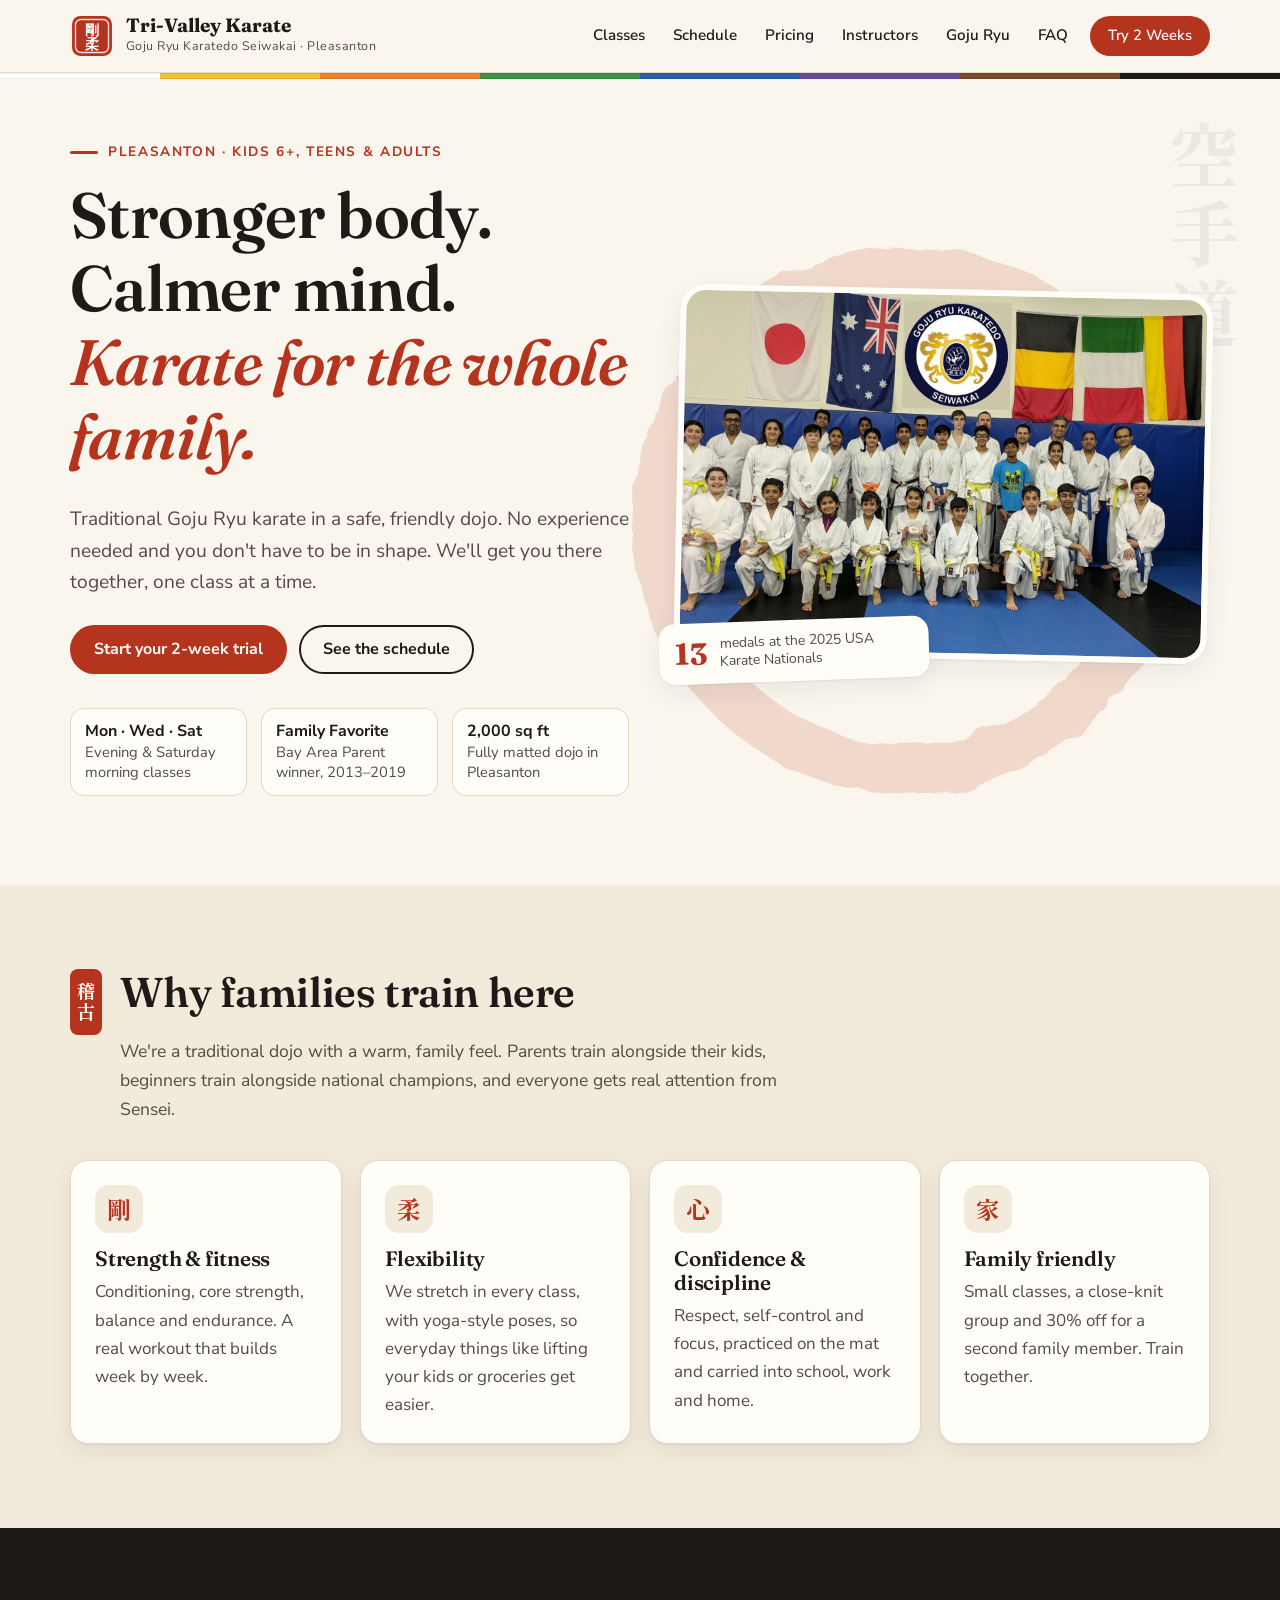
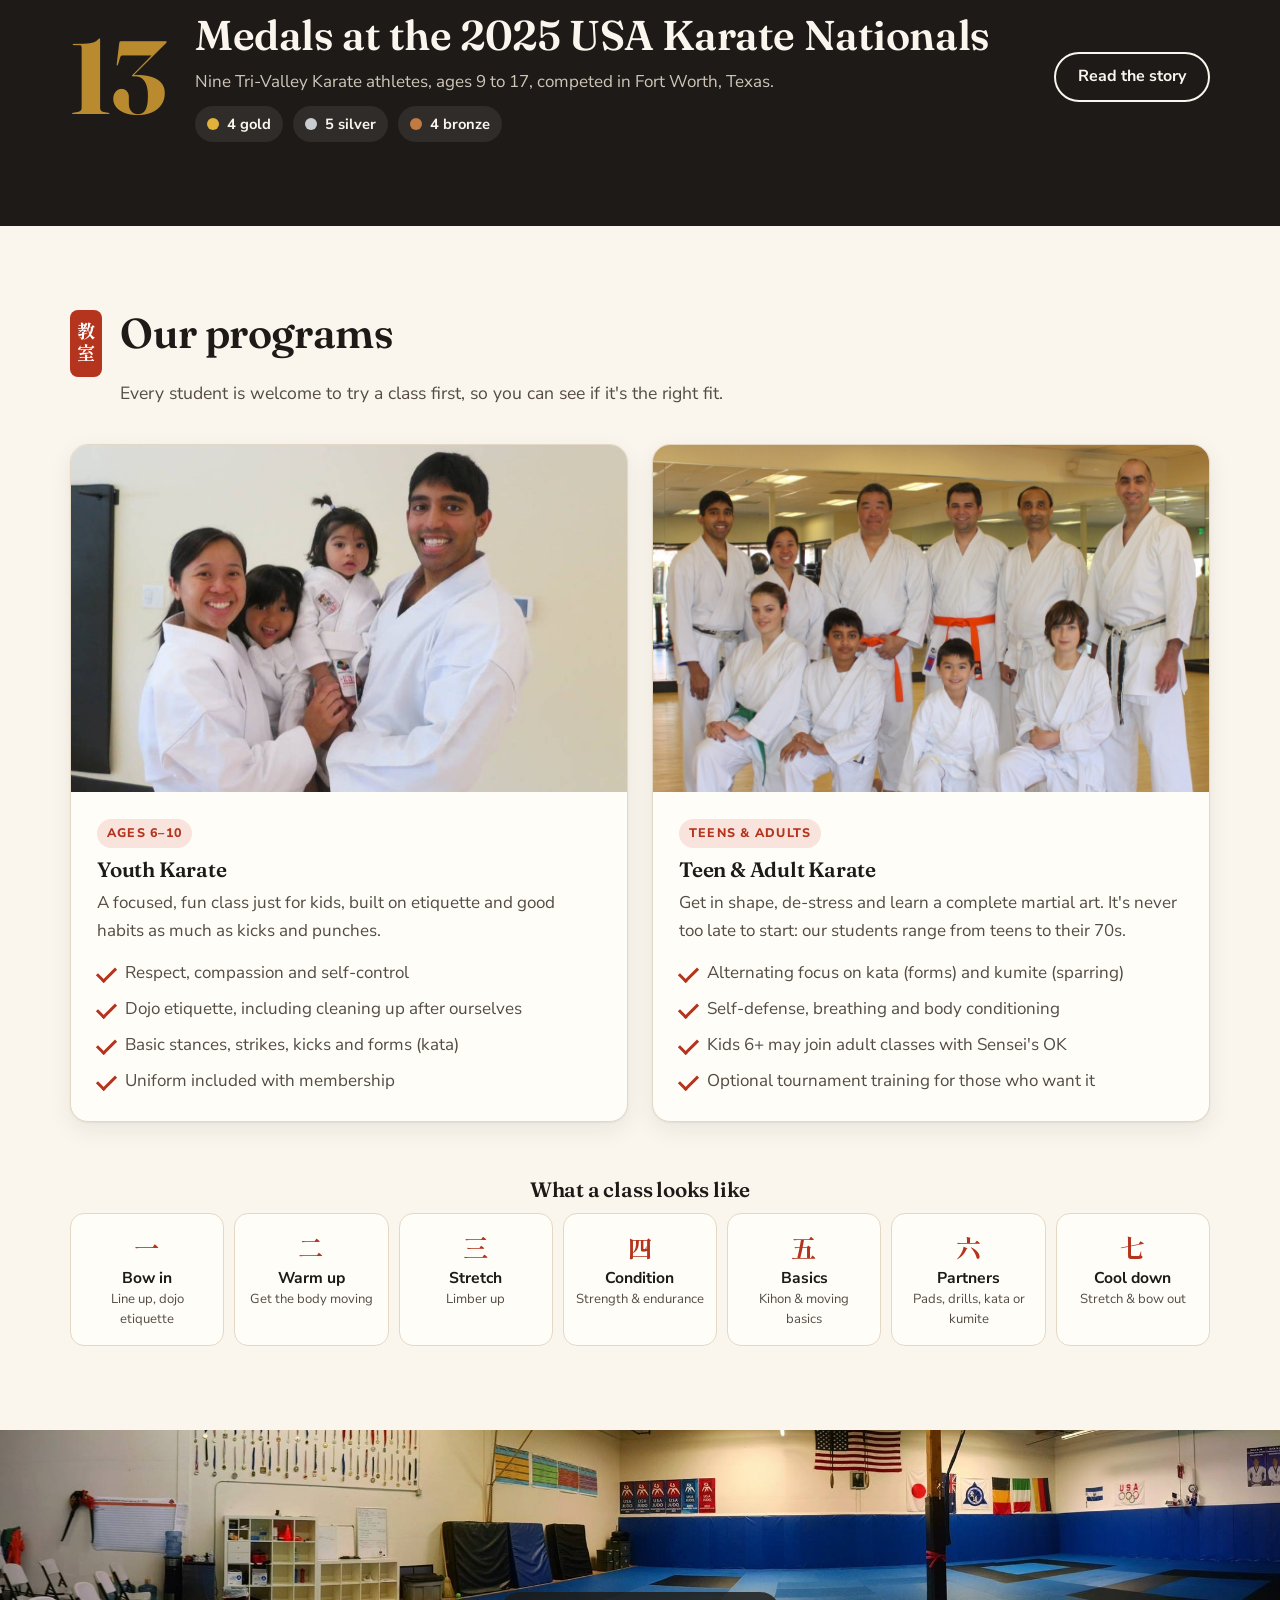
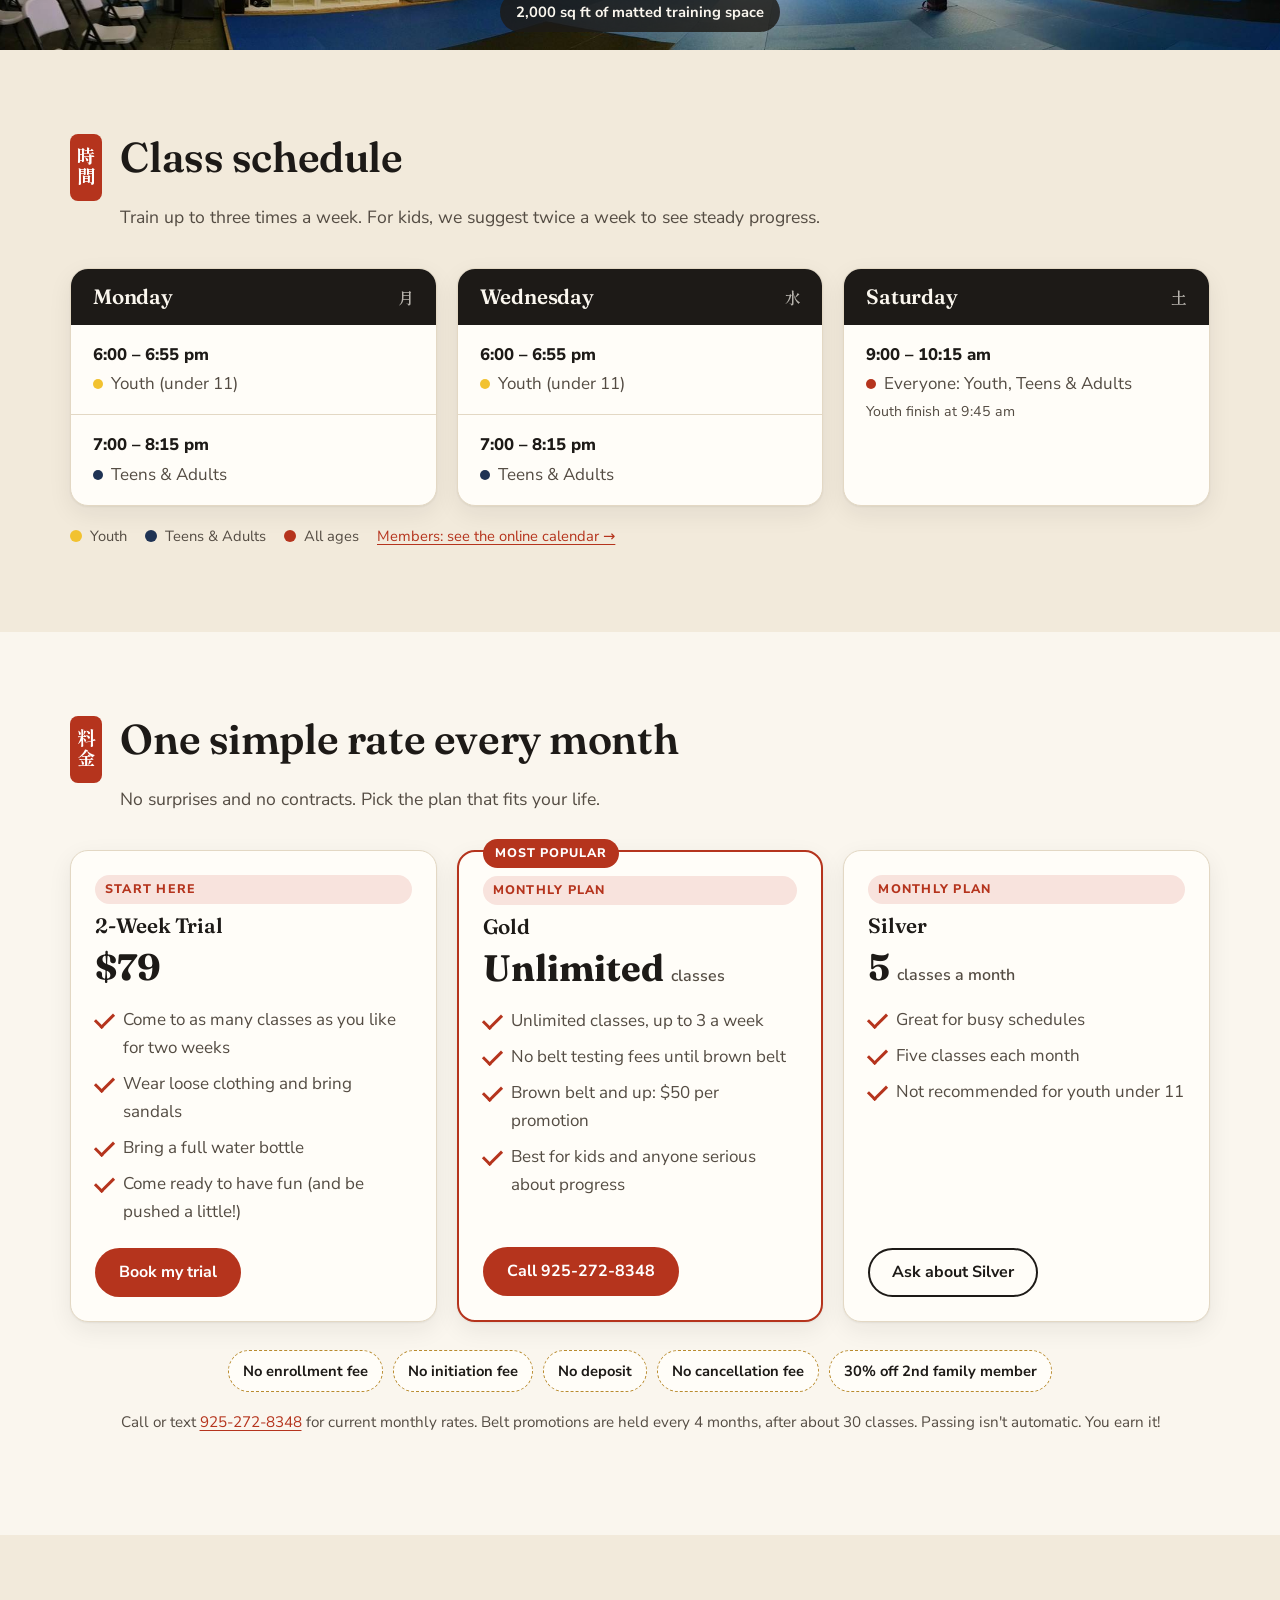
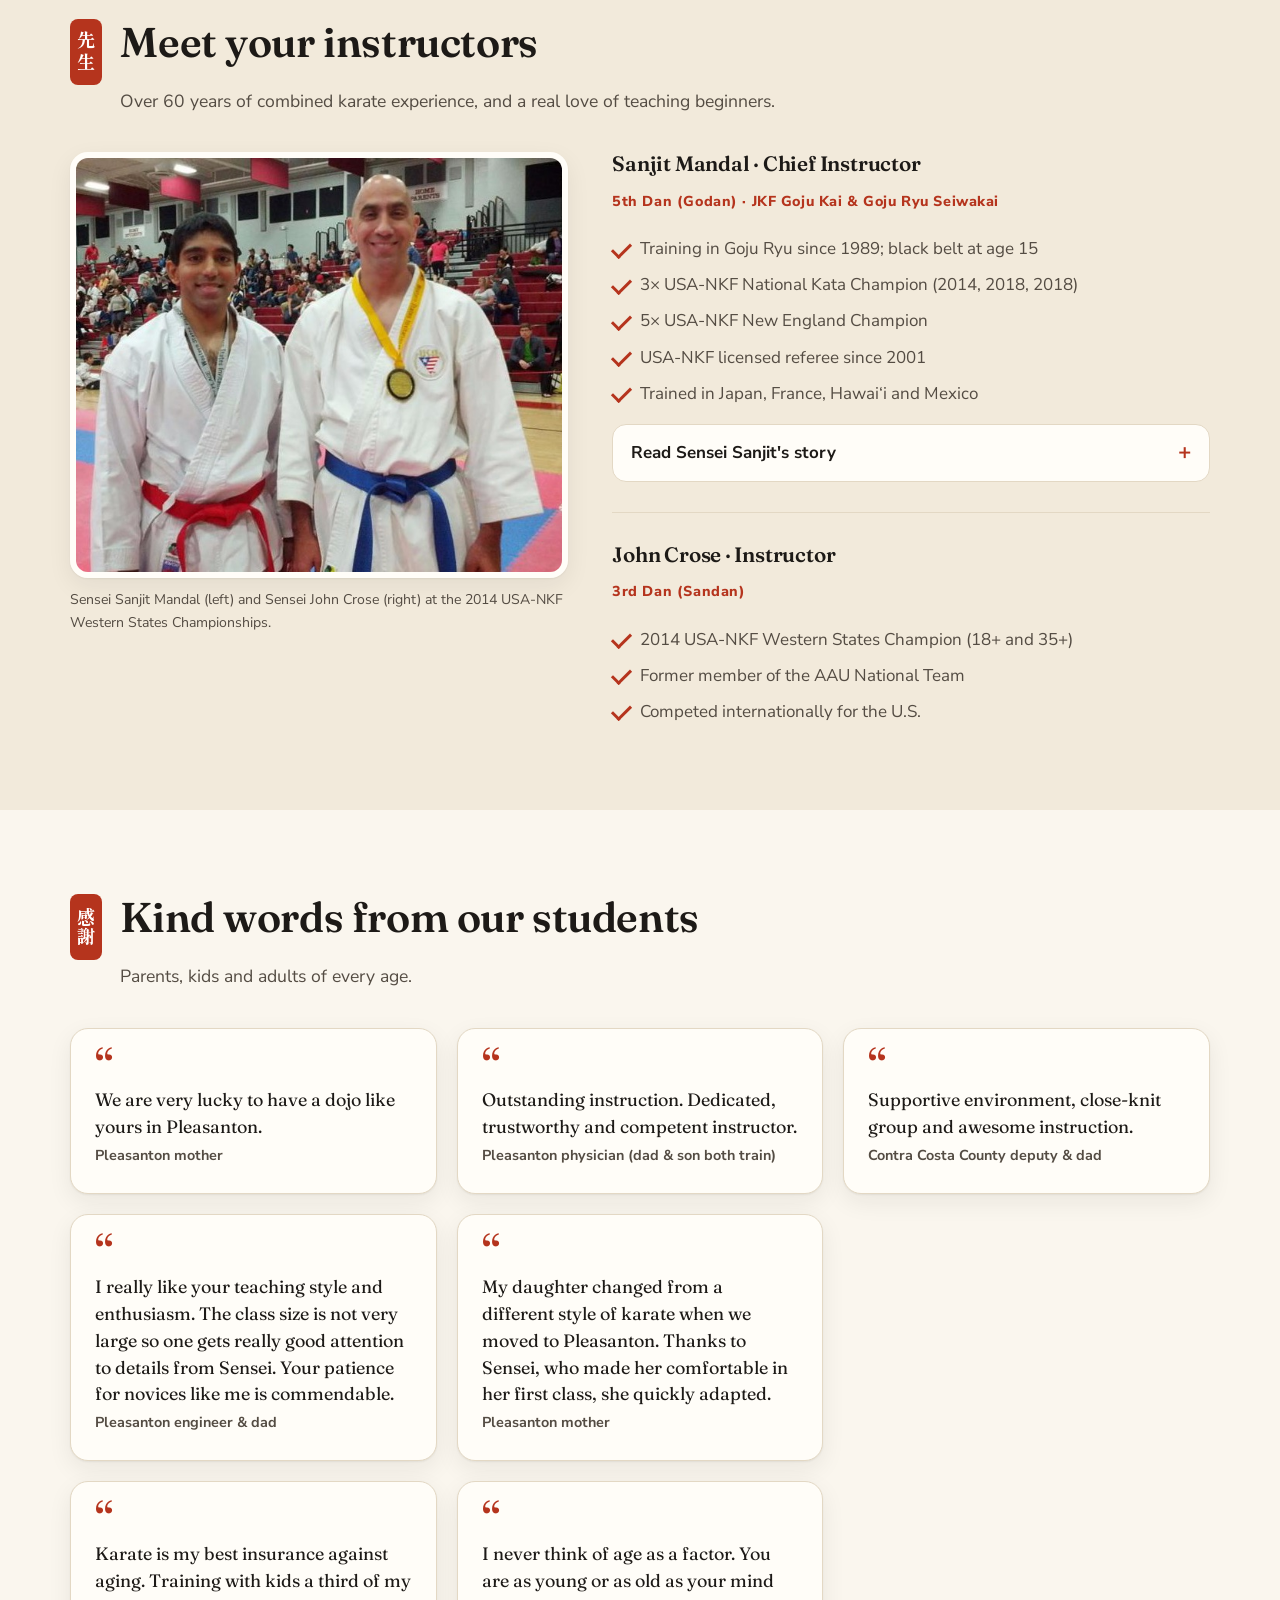
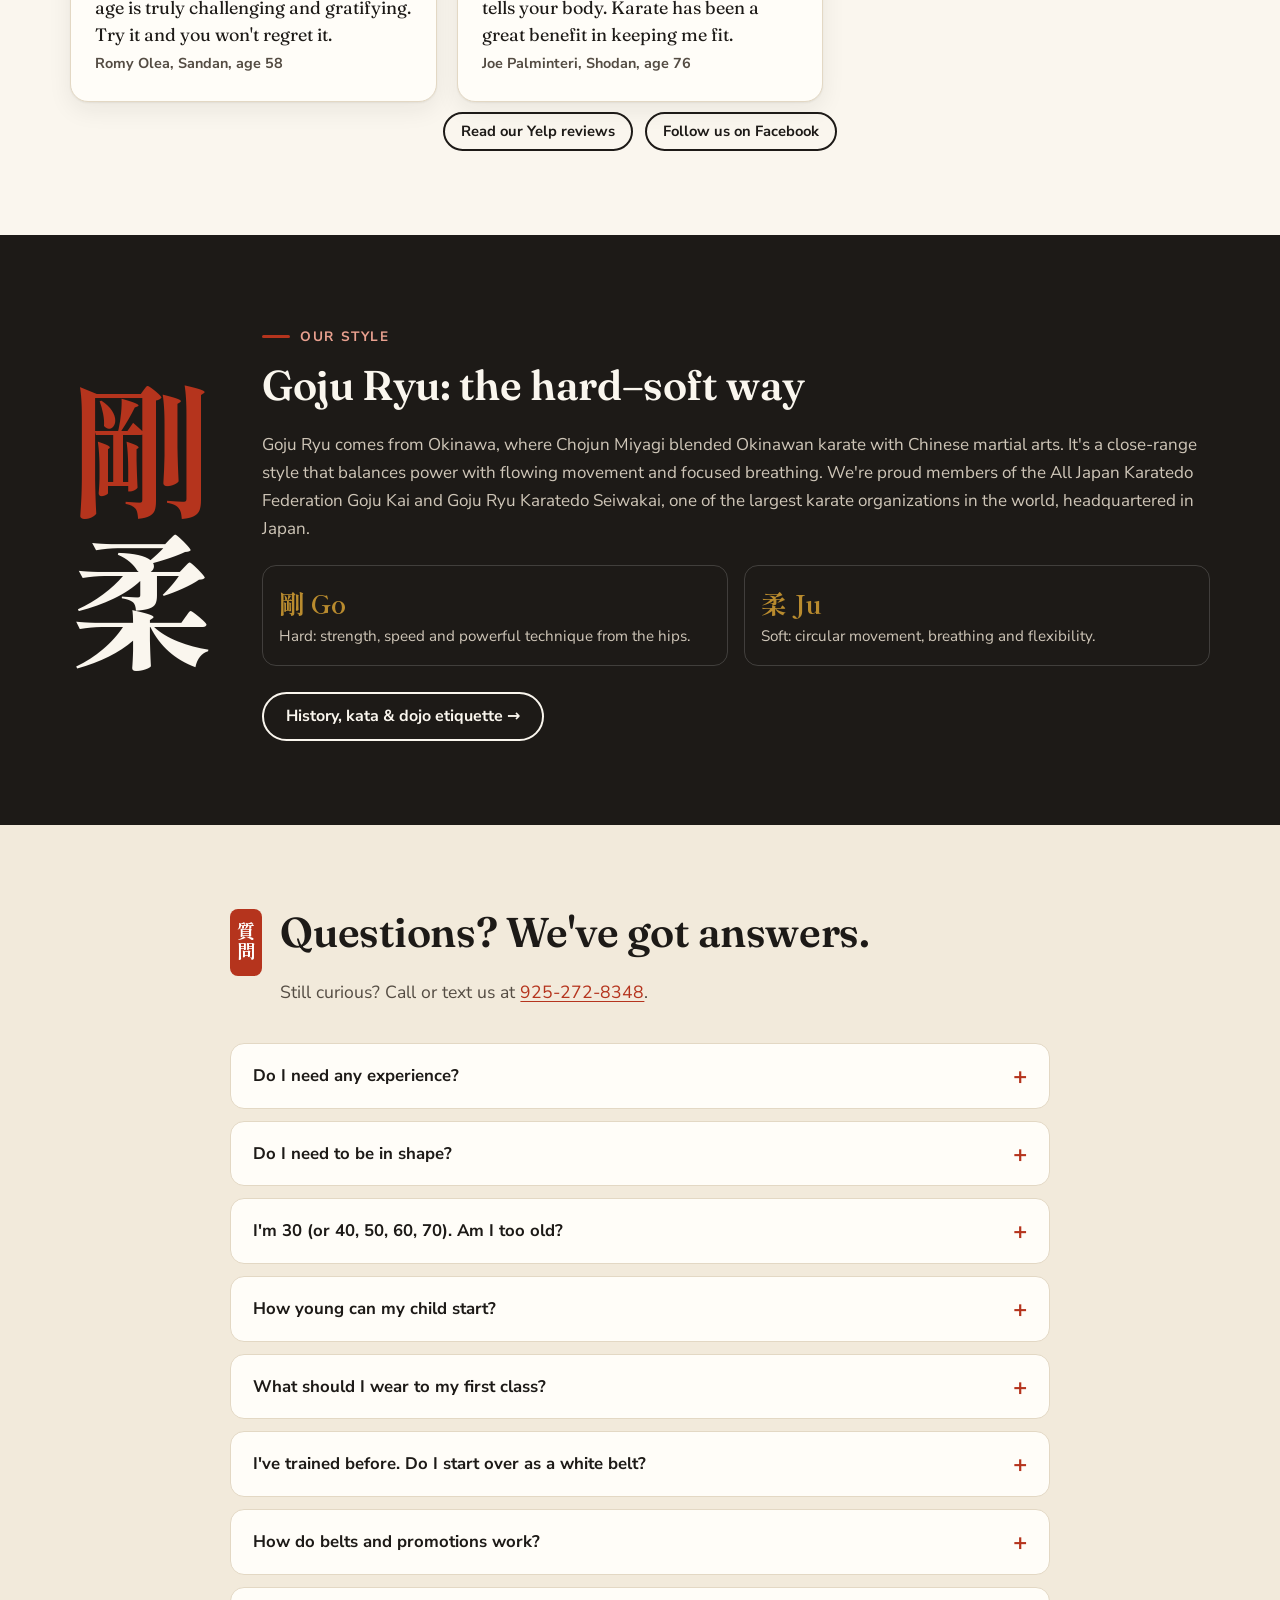
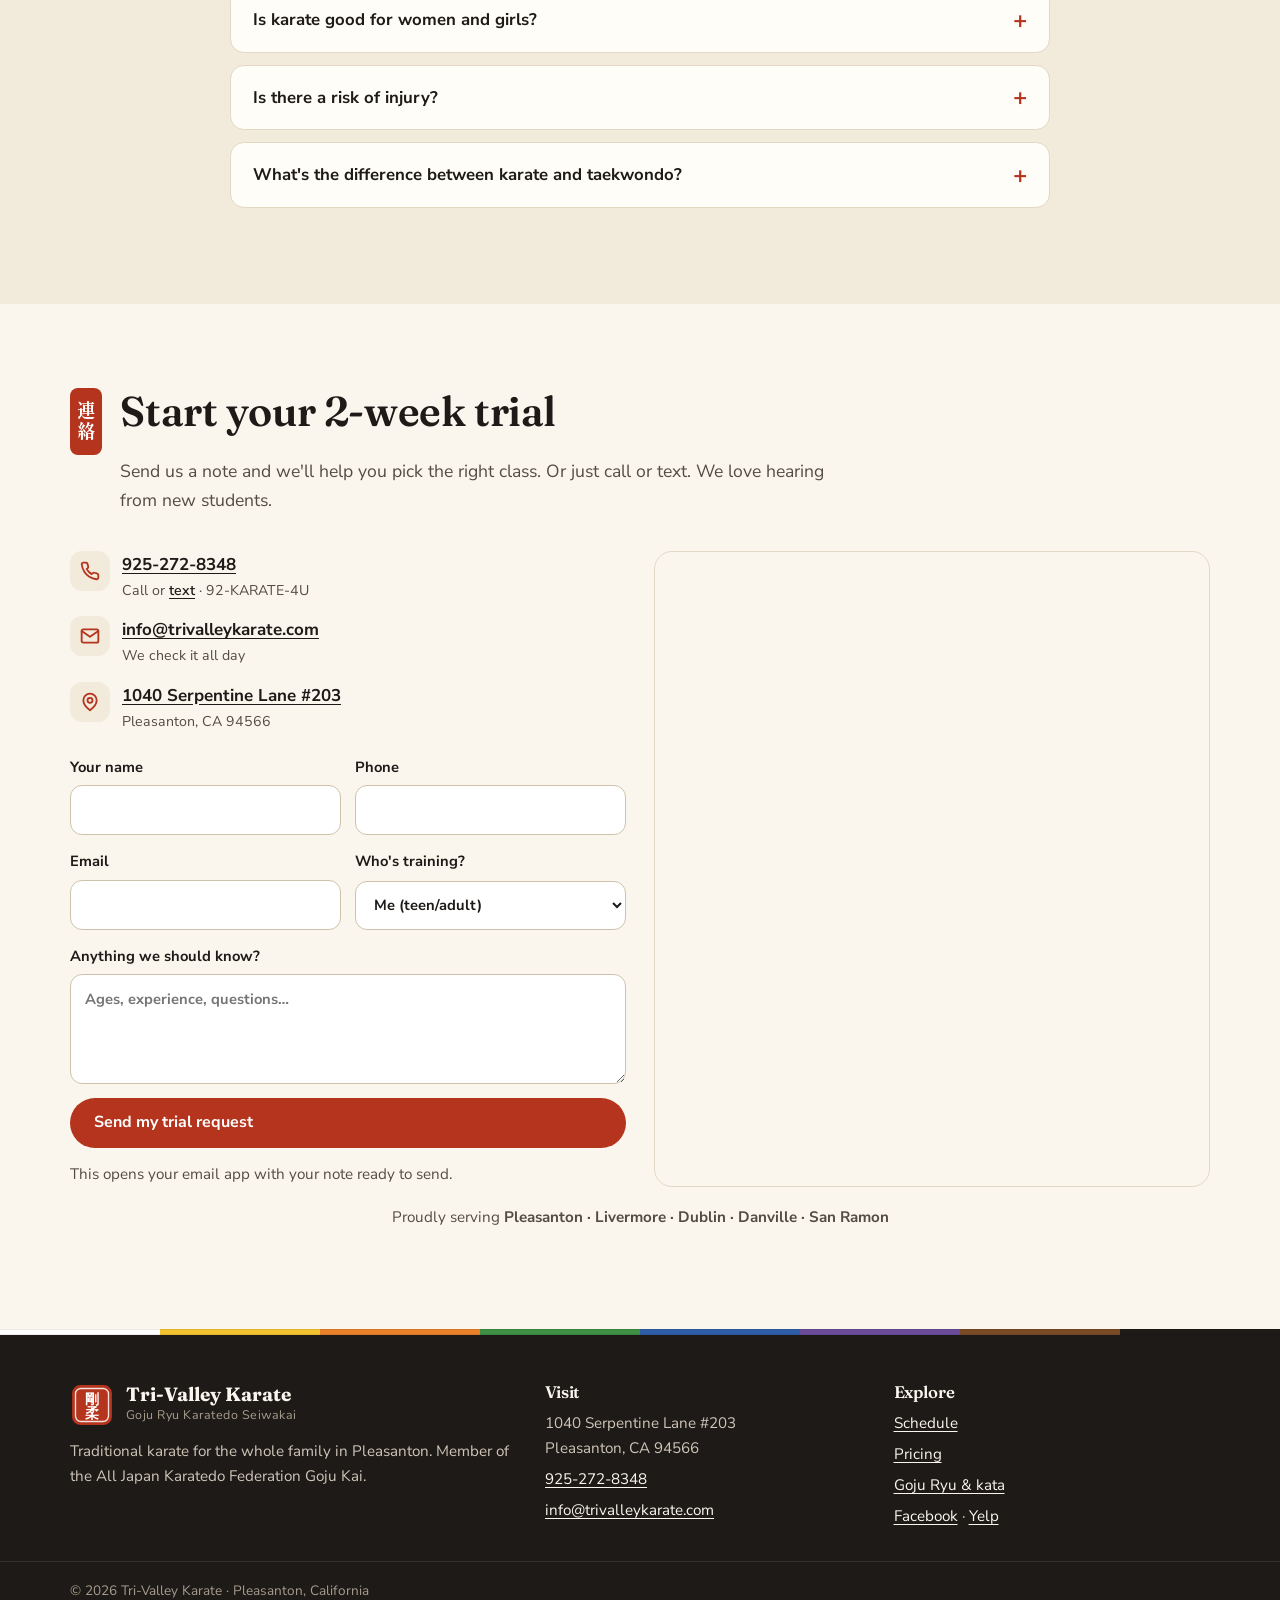
==== index.html @ 87d8a63e "Tri-Valley Karate sample site Co-Authored-By: Claude Opus 5.5 <noreply@anthropic.com>" ====
<!doctype html>
<html lang="en">
<head>
<meta charset="utf-8">
<meta name="viewport" content="width=device-width, initial-scale=1">
<meta name="robots" content="noindex"><!-- demo only: remove when live on trivalleykarate.com -->
<title>Tri-Valley Karate | Goju Ryu Karate for Kids, Teens &amp; Adults in Pleasanton</title>
<meta name="description" content="Traditional Goju Ryu karate in Pleasanton, CA for adults, teens and kids 6+. Beginners welcome. Start with a 2-week trial. Serving Pleasanton, Dublin, Livermore, Danville and San Ramon.">
<meta property="og:title" content="Tri-Valley Karate · Pleasanton">
<meta property="og:description" content="Friendly, traditional Goju Ryu karate for the whole family. Beginners welcome.">
<meta property="og:image" content="assets/img/hero-group.jpg">
<meta property="og:type" content="website">
<link rel="icon" href="assets/img/seal.svg" type="image/svg+xml">
<link rel="preconnect" href="https://fonts.googleapis.com">
<link rel="preconnect" href="https://fonts.gstatic.com" crossorigin>
<link href="https://fonts.googleapis.com/css2?family=Fraunces:opsz,wght@9..144,500;9..144,600;9..144,700&family=Nunito+Sans:wght@400;600;700;800&family=Shippori+Mincho:wght@700&display=swap" rel="stylesheet">
<link rel="stylesheet" href="css/styles.css">
<script type="application/ld+json">
{
  "@context": "https://schema.org",
  "@type": "SportsActivityLocation",
  "name": "Tri-Valley Karate",
  "description": "Traditional Goju Ryu Karatedo for adults, teens and kids 6+.",
  "url": "https://www.trivalleykarate.com/",
  "telephone": "+1-925-272-8348",
  "email": "info@trivalleykarate.com",
  "image": "https://www.trivalleykarate.com/assets/img/hero-group.jpg",
  "address": {
    "@type": "PostalAddress",
    "streetAddress": "1040 Serpentine Lane #203",
    "addressLocality": "Pleasanton",
    "addressRegion": "CA",
    "postalCode": "94566",
    "addressCountry": "US"
  },
  "areaServed": ["Pleasanton", "Dublin", "Livermore", "Danville", "San Ramon"],
  "sameAs": ["https://www.facebook.com/TriValleyKarate", "https://www.yelp.com/biz/tri-valley-karate-pleasanton-pleasanton-2"]
}
</script>
</head>
<body>
<a class="skip" href="#main">Skip to content</a>

<header class="site-header">
  <div class="wrap">
    <a class="brand" href="./">
      <img src="assets/img/seal.svg" alt="" width="44" height="44">
      <span><span class="title">Tri-Valley Karate</span><span class="motto">Goju Ryu Karatedo Seiwakai · Pleasanton</span></span>
    </a>
    <button class="nav-toggle" aria-expanded="false" aria-controls="nav">Menu</button>
    <nav class="nav" id="nav" aria-label="Main">
      <ul>
        <li><a href="#classes">Classes</a></li>
        <li><a href="#schedule">Schedule</a></li>
        <li><a href="#pricing">Pricing</a></li>
        <li><a href="#instructors">Instructors</a></li>
        <li><a href="goju-ryu.html">Goju Ryu</a></li>
        <li><a href="#faq">FAQ</a></li>
        <li><a class="btn red small" href="#contact">Try 2 Weeks</a></li>
      </ul>
    </nav>
  </div>
</header>
<div class="belt" aria-hidden="true"></div>

<main id="main">

<!-- Hero -->
<section class="hero">
  <div class="hero-kanji" aria-hidden="true">空手道</div>
  <div class="wrap">
    <div>
      <p class="eyebrow">Pleasanton · Kids 6+, Teens &amp; Adults</p>
      <h1>Stronger body. Calmer mind. <em>Karate for the whole family.</em></h1>
      <p class="lead">Traditional Goju Ryu karate in a safe, friendly dojo. No experience needed and you don't have to be in shape. We'll get you there together, one class at a time.</p>
      <div class="actions">
        <a class="btn red" href="#contact">Start your 2-week trial</a>
        <a class="btn ghost" href="#schedule">See the schedule</a>
      </div>
      <ul class="facts">
        <li><strong>Mon · Wed · Sat</strong>Evening &amp; Saturday morning classes</li>
        <li><strong>Family Favorite</strong>Bay Area Parent winner, 2013–2019</li>
        <li><strong>2,000 sq ft</strong>Fully matted dojo in Pleasanton</li>
      </ul>
    </div>
    <div class="hero-art">
      <svg class="enso" viewBox="0 0 400 400" aria-hidden="true">
        <defs>
          <filter id="brush" x="-10%" y="-10%" width="120%" height="120%">
            <feTurbulence type="fractalNoise" baseFrequency="0.035" numOctaves="3" seed="4"/>
            <feDisplacementMap in="SourceGraphic" scale="9"/>
          </filter>
        </defs>
        <path d="M 288 72 A 150 150 0 1 0 330 150" fill="none" stroke="#b5341d" stroke-opacity=".16" stroke-width="30" stroke-linecap="round" filter="url(#brush)"/>
      </svg>
      <div class="photo">
        <img src="assets/img/hero-group.jpg" alt="Tri-Valley Karate students and instructors lined up in white uniforms in the Pleasanton dojo" width="1800" height="1012" fetchpriority="high">
      </div>
      <div class="sticker"><b>13</b><span>medals at the 2025 USA Karate Nationals</span></div>
    </div>
  </div>
</section>

<!-- Why -->
<section class="section alt" id="classes">
  <div class="wrap">
    <div class="sec-head">
      <span class="kanji" aria-hidden="true">稽古</span>
      <div>
        <h2>Why families train here</h2>
        <p>We're a traditional dojo with a warm, family feel. Parents train alongside their kids, beginners train alongside national champions, and everyone gets real attention from Sensei.</p>
      </div>
    </div>
    <div class="grid-4">
      <article class="card">
        <div class="icon" aria-hidden="true">剛</div>
        <h3>Strength &amp; fitness</h3>
        <p>Conditioning, core strength, balance and endurance. A real workout that builds week by week.</p>
      </article>
      <article class="card">
        <div class="icon" aria-hidden="true">柔</div>
        <h3>Flexibility</h3>
        <p>We stretch in every class, with yoga-style poses, so everyday things like lifting your kids or groceries get easier.</p>
      </article>
      <article class="card">
        <div class="icon" aria-hidden="true">心</div>
        <h3>Confidence &amp; discipline</h3>
        <p>Respect, self-control and focus, practiced on the mat and carried into school, work and home.</p>
      </article>
      <article class="card">
        <div class="icon" aria-hidden="true">家</div>
        <h3>Family friendly</h3>
        <p>Small classes, a close-knit group and 30% off for a second family member. Train together.</p>
      </article>
    </div>
  </div>
</section>

<!-- Medal band -->
<section class="section ink" aria-labelledby="nationals">
  <div class="wrap medals">
    <div class="medal-count">13</div>
    <div>
      <h2 id="nationals" style="margin-bottom:.2em">Medals at the 2025 USA Karate Nationals</h2>
      <p style="color:#cfc6b8;margin:0">Nine Tri-Valley Karate athletes, ages 9 to 17, competed in Fort Worth, Texas.</p>
      <div class="medal-row">
        <span class="chip"><i class="dot g"></i>4 gold</span>
        <span class="chip"><i class="dot s"></i>5 silver</span>
        <span class="chip"><i class="dot b"></i>4 bronze</span>
      </div>
    </div>
    <a class="btn ghost" href="https://www.pleasantonweekly.com/sports/2025/07/31/tri-valley-karate-athletes-bring-home-13-medals-from-nationals/" target="_blank" rel="noopener">Read the story</a>
  </div>
</section>

<!-- Programs -->
<section class="section">
  <div class="wrap">
    <div class="sec-head">
      <span class="kanji" aria-hidden="true">教室</span>
      <div>
        <h2>Our programs</h2>
        <p>Every student is welcome to try a class first, so you can see if it's the right fit.</p>
      </div>
    </div>
    <div class="grid-2">
      <article class="card program">
        <img src="assets/img/family.jpg" alt="Sensei with his family, all smiling in karate uniforms" width="900" height="722" loading="lazy">
        <div class="body">
          <span class="tag">Ages 6–10</span>
          <h3>Youth Karate</h3>
          <p>A focused, fun class just for kids, built on etiquette and good habits as much as kicks and punches.</p>
          <ul class="ticks">
            <li>Respect, compassion and self-control</li>
            <li>Dojo etiquette, including cleaning up after ourselves</li>
            <li>Basic stances, strikes, kicks and forms (kata)</li>
            <li>Uniform included with membership</li>
          </ul>
        </div>
      </article>
      <article class="card program">
        <img src="assets/img/class-2014.jpg" alt="Adult and teen students with their instructors in the dojo" width="1200" height="800" loading="lazy">
        <div class="body">
          <span class="tag">Teens &amp; Adults</span>
          <h3>Teen &amp; Adult Karate</h3>
          <p>Get in shape, de-stress and learn a complete martial art. It's never too late to start: our students range from teens to their 70s.</p>
          <ul class="ticks">
            <li>Alternating focus on kata (forms) and kumite (sparring)</li>
            <li>Self-defense, breathing and body conditioning</li>
            <li>Kids 6+ may join adult classes with Sensei's OK</li>
            <li>Optional tournament training for those who want it</li>
          </ul>
        </div>
      </article>
    </div>

    <h3 style="margin-top:56px" class="center">What a class looks like</h3>
    <ol class="steps">
      <li><span class="num" aria-hidden="true">一</span><b>Bow in</b><small>Line up, dojo etiquette</small></li>
      <li><span class="num" aria-hidden="true">二</span><b>Warm up</b><small>Get the body moving</small></li>
      <li><span class="num" aria-hidden="true">三</span><b>Stretch</b><small>Limber up</small></li>
      <li><span class="num" aria-hidden="true">四</span><b>Condition</b><small>Strength &amp; endurance</small></li>
      <li><span class="num" aria-hidden="true">五</span><b>Basics</b><small>Kihon &amp; moving basics</small></li>
      <li><span class="num" aria-hidden="true">六</span><b>Partners</b><small>Pads, drills, kata or kumite</small></li>
      <li><span class="num" aria-hidden="true">七</span><b>Cool down</b><small>Stretch &amp; bow out</small></li>
    </ol>
  </div>
</section>

<div class="pano" role="img" aria-label="Panoramic view of the matted Tri-Valley Karate dojo"></div>

<!-- Schedule -->
<section class="section alt" id="schedule">
  <div class="wrap">
    <div class="sec-head">
      <span class="kanji" aria-hidden="true">時間</span>
      <div>
        <h2>Class schedule</h2>
        <p>Train up to three times a week. For kids, we suggest twice a week to see steady progress.</p>
      </div>
    </div>
    <div class="days">
      <article class="day">
        <h3>Monday <span aria-hidden="true">月</span></h3>
        <div class="slot"><time>6:00 – 6:55 pm</time><span class="who"><i class="dot youth"></i>Youth (under 11)</span></div>
        <div class="slot"><time>7:00 – 8:15 pm</time><span class="who"><i class="dot adult"></i>Teens &amp; Adults</span></div>
      </article>
      <article class="day">
        <h3>Wednesday <span aria-hidden="true">水</span></h3>
        <div class="slot"><time>6:00 – 6:55 pm</time><span class="who"><i class="dot youth"></i>Youth (under 11)</span></div>
        <div class="slot"><time>7:00 – 8:15 pm</time><span class="who"><i class="dot adult"></i>Teens &amp; Adults</span></div>
      </article>
      <article class="day">
        <h3>Saturday <span aria-hidden="true">土</span></h3>
        <div class="slot"><time>9:00 – 10:15 am</time><span class="who"><i class="dot all"></i>Everyone: Youth, Teens &amp; Adults</span><small>Youth finish at 9:45 am</small></div>
      </article>
    </div>
    <div class="legend">
      <span><i class="dot youth"></i>Youth</span>
      <span><i class="dot adult"></i>Teens &amp; Adults</span>
      <span><i class="dot all"></i>All ages</span>
      <a href="https://trivalleykarate.zenplanner.com/zenplanner/portal/calendar.cfm" target="_blank" rel="noopener">Members: see the online calendar →</a>
    </div>
  </div>
</section>

<!-- Pricing -->
<section class="section" id="pricing">
  <div class="wrap">
    <div class="sec-head">
      <span class="kanji" aria-hidden="true">料金</span>
      <div>
        <h2>One simple rate every month</h2>
        <p>No surprises and no contracts. Pick the plan that fits your life.</p>
      </div>
    </div>
    <div class="plans">
      <article class="card plan">
        <span class="tag">Start here</span>
        <h3>2-Week Trial</h3>
        <div class="price">$79</div>
        <ul class="ticks">
          <li>Come to as many classes as you like for two weeks</li>
          <li>Wear loose clothing and bring sandals</li>
          <li>Bring a full water bottle</li>
          <li>Come ready to have fun (and be pushed a little!)</li>
        </ul>
        <a class="btn red" href="#contact">Book my trial</a>
      </article>
      <article class="card plan pop">
        <span class="badge">Most popular</span>
        <span class="tag">Monthly plan</span>
        <h3>Gold</h3>
        <div class="price">Unlimited <small>classes</small></div>
        <ul class="ticks">
          <li>Unlimited classes, up to 3 a week</li>
          <li>No belt testing fees until brown belt</li>
          <li>Brown belt and up: $50 per promotion</li>
          <li>Best for kids and anyone serious about progress</li>
        </ul>
        <a class="btn red" href="tel:+19252728348">Call 925-272-8348</a>
      </article>
      <article class="card plan">
        <span class="tag">Monthly plan</span>
        <h3>Silver</h3>
        <div class="price">5 <small>classes a month</small></div>
        <ul class="ticks">
          <li>Great for busy schedules</li>
          <li>Five classes each month</li>
          <li>Not recommended for youth under 11</li>
        </ul>
        <a class="btn ghost" href="#contact">Ask about Silver</a>
      </article>
    </div>
    <ul class="no-fees">
      <li>No enrollment fee</li>
      <li>No initiation fee</li>
      <li>No deposit</li>
      <li>No cancellation fee</li>
      <li>30% off 2nd family member</li>
    </ul>
    <p class="note center" style="margin-top:18px">Call or text <a href="tel:+19252728348">925-272-8348</a> for current monthly rates. Belt promotions are held every 4 months, after about 30 classes. Passing isn't automatic. You earn it!</p>
  </div>
</section>

<!-- Instructors -->
<section class="section alt" id="instructors">
  <div class="wrap">
    <div class="sec-head">
      <span class="kanji" aria-hidden="true">先生</span>
      <div>
        <h2>Meet your instructors</h2>
        <p>Over 60 years of combined karate experience, and a real love of teaching beginners.</p>
      </div>
    </div>
    <div class="sensei">
      <figure>
        <img src="assets/img/instructors.jpg" alt="Sensei Sanjit Mandal (left) and Sensei John Crose (right) wearing medals at the USA-NKF Western States Championships" width="632" height="538" loading="lazy">
        <figcaption>Sensei Sanjit Mandal (left) and Sensei John Crose (right) at the 2014 USA-NKF Western States Championships.</figcaption>
      </figure>
      <div>
        <div class="person">
          <h3>Sanjit Mandal · Chief Instructor</h3>
          <span class="rank">5th Dan (Godan) · JKF Goju Kai &amp; Goju Ryu Seiwakai</span>
          <ul class="ticks">
            <li>Training in Goju Ryu since 1989; black belt at age 15</li>
            <li>3× USA-NKF National Kata Champion (2014, 2018, 2018)</li>
            <li>5× USA-NKF New England Champion</li>
            <li>USA-NKF licensed referee since 2001</li>
            <li>Trained in Japan, France, Hawai‘i and Mexico</li>
          </ul>
          <details class="story">
            <summary>Read Sensei Sanjit's story</summary>
            <div class="inner">
              <p>Sanjit started martial arts in 1988 and began Goju Ryu a year later under Sensei Hiroshi Sakumoto, training four to five times a week. He earned his first-degree black belt at 15 and his second at 17, competing in kata and kumite as a junior.</p>
              <p>When his Sensei passed away in 1997, Sanjit was inspired to keep training and to teach. At 19 he founded the Northeastern University Goju Ryu Karate-do Club in Boston, coaching students to national titles and over 250 medals, ahead of schools like Harvard, MIT and Brown.</p>
              <p>He has tested before panels of senior JKF masters in Japan, Mexico and the U.S., earning his 5th dan in both the All Japan Karatedo Federation Goju Kai and Goju Ryu Karatedo Seiwakai in 2018. Often the oldest competitor in his division, he keeps competing to show that quality of training matters more than age.</p>
              <p style="margin-bottom:4px"><strong>His teachers include:</strong></p>
              <ul class="lineage">
                <li>Seiichi Fujiwara, 8th dan Seiwakai &amp; JKF Goju Kai</li>
                <li>Leo Lepinski, 8th dan Seiwakai &amp; JKF Goju Kai (passed away 2018)</li>
                <li>Vassie Naidoo, 8th dan Seiwakai, Santa Monica</li>
                <li>Jim Pounds, 7th dan Seiwakai, Austin</li>
                <li>Johnpaul Williams, 6th dan Seiwakai, San Francisco</li>
              </ul>
            </div>
          </details>
        </div>
        <div class="person">
          <h3>John Crose · Instructor</h3>
          <span class="rank">3rd Dan (Sandan)</span>
          <ul class="ticks">
            <li>2014 USA-NKF Western States Champion (18+ and 35+)</li>
            <li>Former member of the AAU National Team</li>
            <li>Competed internationally for the U.S.</li>
          </ul>
        </div>
      </div>
    </div>
  </div>
</section>

<!-- Testimonials -->
<section class="section" aria-labelledby="kind-words">
  <div class="wrap">
    <div class="sec-head">
      <span class="kanji" aria-hidden="true">感謝</span>
      <div>
        <h2 id="kind-words">Kind words from our students</h2>
        <p>Parents, kids and adults of every age.</p>
      </div>
    </div>
    <div class="quotes">
      <figure class="quote card"><p>We are very lucky to have a dojo like yours in Pleasanton.</p><cite>Pleasanton mother</cite></figure>
      <figure class="quote card"><p>I really like your teaching style and enthusiasm. The class size is not very large so one gets really good attention to details from Sensei. Your patience for novices like me is commendable.</p><cite>Pleasanton engineer &amp; dad</cite></figure>
      <figure class="quote card"><p>Karate is my best insurance against aging. Training with kids a third of my age is truly challenging and gratifying. Try it and you won't regret it.</p><cite>Romy Olea, Sandan, age 58</cite></figure>
      <figure class="quote card"><p>Outstanding instruction. Dedicated, trustworthy and competent instructor.</p><cite>Pleasanton physician (dad &amp; son both train)</cite></figure>
      <figure class="quote card"><p>My daughter changed from a different style of karate when we moved to Pleasanton. Thanks to Sensei, who made her comfortable in her first class, she quickly adapted.</p><cite>Pleasanton mother</cite></figure>
      <figure class="quote card"><p>I never think of age as a factor. You are as young or as old as your mind tells your body. Karate has been a great benefit in keeping me fit.</p><cite>Joe Palminteri, Shodan, age 76</cite></figure>
      <figure class="quote card"><p>Supportive environment, close-knit group and awesome instruction.</p><cite>Contra Costa County deputy &amp; dad</cite></figure>
    </div>
    <div class="review-links">
      <a class="btn ghost small" href="https://www.yelp.com/biz/tri-valley-karate-pleasanton-pleasanton-2" target="_blank" rel="noopener">Read our Yelp reviews</a>
      <a class="btn ghost small" href="https://www.facebook.com/TriValleyKarate" target="_blank" rel="noopener">Follow us on Facebook</a>
    </div>
  </div>
</section>

<!-- Goju teaser -->
<section class="section ink" aria-labelledby="goju-h">
  <div class="wrap goju">
    <div class="big" aria-hidden="true"><span>剛</span>柔</div>
    <div>
      <p class="eyebrow" style="color:#e9a08f">Our style</p>
      <h2 id="goju-h">Goju Ryu: the hard–soft way</h2>
      <p style="color:#cfc6b8">Goju Ryu comes from Okinawa, where Chojun Miyagi blended Okinawan karate with Chinese martial arts. It's a close-range style that balances power with flowing movement and focused breathing. We're proud members of the All Japan Karatedo Federation Goju Kai and Goju Ryu Karatedo Seiwakai, one of the largest karate organizations in the world, headquartered in Japan.</p>
      <div class="pair">
        <div><b>剛 Go</b><p>Hard: strength, speed and powerful technique from the hips.</p></div>
        <div><b>柔 Ju</b><p>Soft: circular movement, breathing and flexibility.</p></div>
      </div>
      <a class="btn ghost" href="goju-ryu.html">History, kata &amp; dojo etiquette →</a>
    </div>
  </div>
</section>

<!-- FAQ -->
<section class="section alt" id="faq">
  <div class="wrap narrow">
    <div class="sec-head">
      <span class="kanji" aria-hidden="true">質問</span>
      <div>
        <h2>Questions? We've got answers.</h2>
        <p>Still curious? Call or text us at <a href="tel:+19252728348">925-272-8348</a>.</p>
      </div>
    </div>
    <div class="faq">
      <details>
        <summary>Do I need any experience?</summary>
        <div class="ans"><p>Not at all! Beginners are welcome. Most of our students had never done martial arts before, and if they had, it was years ago.</p></div>
      </details>
      <details>
        <summary>Do I need to be in shape?</summary>
        <div class="ans"><p>No, we'll get you in shape. Classes start slow so you can learn the basics. Just be ready to work up a sweat.</p></div>
      </details>
      <details>
        <summary>I'm 30 (or 40, 50, 60, 70). Am I too old?</summary>
        <div class="ans"><p>Age isn't a factor. Goju Ryu focuses on breathing and coordinating it with your movements, and we stretch at the start and end of every class. Many students say they feel younger within a few weeks.</p></div>
      </details>
      <details>
        <summary>How young can my child start?</summary>
        <div class="ans"><p>Our Youth classes are for ages 6 to 10. Kids 6+ can also join adult classes at Sensei's discretion, case by case, since every child is different. We encourage every child to try a class first.</p></div>
      </details>
      <details>
        <summary>What should I wear to my first class?</summary>
        <div class="ans"><p>Loose, comfortable clothing, sandals for walking to the mat, and a full water bottle. If you already have a plain white uniform (gi) from another school, you're welcome to wear it without patches. Please arrive 15 minutes early on your first day.</p></div>
      </details>
      <details>
        <summary>I've trained before. Do I start over as a white belt?</summary>
        <div class="ans"><p>Maybe. Ranks vary from one dojo to another, and we keep a high standard. Talk with Sensei before your first class and we'll figure out what's fair.</p></div>
      </details>
      <details>
        <summary>How do belts and promotions work?</summary>
        <div class="ans">
          <p>Promotions are held every 4 months, after about 30 classes. How fast you progress depends on how often you train, in class and at home.</p>
          <blockquote class="funakoshi">"Karate is like boiling water. If you do not heat it constantly, it will cool." — Gichin Funakoshi</blockquote>
        </div>
      </details>
      <details>
        <summary>Is karate good for women and girls?</summary>
        <div class="ans"><p>Absolutely. Women excel at karate on a level equal to men. The only place men and women are separated is in tournament divisions.</p></div>
      </details>
      <details>
        <summary>Is there a risk of injury?</summary>
        <div class="ans"><p>Safety is our top priority, and we have a great track record of keeping members injury-free. You may get the odd bump or bruise from conditioning or sparring, but rarely anything more. Our training actually helps prevent injuries as we age.</p></div>
      </details>
      <details>
        <summary>What's the difference between karate and taekwondo?</summary>
        <div class="ans"><p>"Karatedo" means "the way of the empty hand." Both arts use hands and feet, but Goju Ryu focuses on closer range, using hands, elbows and knees more. If you've done taekwondo, you're welcome here! You'll still get plenty of chances to kick.</p></div>
      </details>
    </div>
  </div>
</section>

<!-- Contact -->
<section class="section" id="contact">
  <div class="wrap">
    <div class="sec-head">
      <span class="kanji" aria-hidden="true">連絡</span>
      <div>
        <h2>Start your 2-week trial</h2>
        <p>Send us a note and we'll help you pick the right class. Or just call or text. We love hearing from new students.</p>
      </div>
    </div>
    <div class="contact">
      <div>
        <ul class="contact-list">
          <li><span class="ic" aria-hidden="true"><svg width="20" height="20" viewBox="0 0 24 24" fill="none" stroke="currentColor" stroke-width="2.2" stroke-linecap="round" stroke-linejoin="round"><path d="M22 16.9v3a2 2 0 0 1-2.2 2 19.8 19.8 0 0 1-8.6-3.1 19.5 19.5 0 0 1-6-6A19.8 19.8 0 0 1 2.1 4.2 2 2 0 0 1 4.1 2h3a2 2 0 0 1 2 1.7c.1.9.4 1.8.7 2.7a2 2 0 0 1-.5 2.1L8 9.8a16 16 0 0 0 6 6l1.3-1.3a2 2 0 0 1 2.1-.4c.9.3 1.8.6 2.7.7a2 2 0 0 1 1.7 2z"/></svg></span><div><a href="tel:+19252728348">925-272-8348</a><small>Call or <a href="sms:+19252728348" style="font-weight:600">text</a> · 92-KARATE-4U</small></div></li>
          <li><span class="ic" aria-hidden="true"><svg width="20" height="20" viewBox="0 0 24 24" fill="none" stroke="currentColor" stroke-width="2.2" stroke-linecap="round" stroke-linejoin="round"><rect x="2" y="4" width="20" height="16" rx="2"/><path d="m22 6-10 7L2 6"/></svg></span><div><a href="mailto:info@trivalleykarate.com">info@trivalleykarate.com</a><small>We check it all day</small></div></li>
          <li><span class="ic" aria-hidden="true"><svg width="20" height="20" viewBox="0 0 24 24" fill="none" stroke="currentColor" stroke-width="2.2" stroke-linecap="round" stroke-linejoin="round"><path d="M20 10c0 6-8 12-8 12s-8-6-8-12a8 8 0 0 1 16 0z"/><circle cx="12" cy="10" r="3"/></svg></span><div><a href="https://maps.google.com/?q=1040+Serpentine+Lane+%23203,+Pleasanton,+CA+94566" target="_blank" rel="noopener">1040 Serpentine Lane #203</a><small>Pleasanton, CA 94566</small></div></li>
        </ul>
        <form class="trial" id="trial-form">
          <div class="row">
            <label>Your name<input name="name" autocomplete="name" required></label>
            <label>Phone<input name="phone" type="tel" autocomplete="tel"></label>
          </div>
          <div class="row">
            <label>Email<input name="email" type="email" autocomplete="email" required></label>
            <label>Who's training?
              <select name="who">
                <option>Me (teen/adult)</option>
                <option>My child (6–10)</option>
                <option>Parent + child</option>
                <option>Whole family</option>
              </select>
            </label>
          </div>
          <label>Anything we should know?<textarea name="message" placeholder="Ages, experience, questions…"></textarea></label>
          <button class="btn red" type="submit">Send my trial request</button>
          <p class="note" style="margin:0">This opens your email app with your note ready to send.</p>
        </form>
      </div>
      <div class="map">
        <iframe title="Map to Tri-Valley Karate" loading="lazy" referrerpolicy="no-referrer-when-downgrade" src="https://maps.google.com/maps?q=1040%20Serpentine%20Ln%20%23203%2C%20Pleasanton%2C%20CA%2094566&amp;z=15&amp;output=embed"></iframe>
      </div>
    </div>
    <p class="serving center">Proudly serving <strong>Pleasanton · Livermore · Dublin · Danville · San Ramon</strong></p>
  </div>
</section>

</main>

<div class="belt" aria-hidden="true"></div>
<footer class="site-footer">
  <div class="wrap">
    <div>
      <a class="brand" href="./">
        <img src="assets/img/seal.svg" alt="" width="44" height="44">
        <span><span class="title">Tri-Valley Karate</span><span class="motto">Goju Ryu Karatedo Seiwakai</span></span>
      </a>
      <p>Traditional karate for the whole family in Pleasanton. Member of the All Japan Karatedo Federation Goju Kai.</p>
    </div>
    <div>
      <h3>Visit</h3>
      <ul>
        <li>1040 Serpentine Lane #203<br>Pleasanton, CA 94566</li>
        <li><a href="tel:+19252728348">925-272-8348</a></li>
        <li><a href="mailto:info@trivalleykarate.com">info@trivalleykarate.com</a></li>
      </ul>
    </div>
    <div>
      <h3>Explore</h3>
      <ul>
        <li><a href="#schedule">Schedule</a></li>
        <li><a href="#pricing">Pricing</a></li>
        <li><a href="goju-ryu.html">Goju Ryu &amp; kata</a></li>
        <li><a href="https://www.facebook.com/TriValleyKarate" target="_blank" rel="noopener">Facebook</a> · <a href="https://www.yelp.com/biz/tri-valley-karate-pleasanton-pleasanton-2" target="_blank" rel="noopener">Yelp</a></li>
      </ul>
    </div>
  </div>
  <div class="copyright"><div class="wrap">© <span data-year>2026</span> Tri-Valley Karate · Pleasanton, California</div></div>
</footer>

<script src="js/main.js"></script>
</body>
</html>
---- css/styles.css ----
/* Tri-Valley Karate — washi paper, sumi ink, vermilion seal */
:root {
  --paper: #faf6ee;
  --paper-2: #f2eadb;
  --card: #fffdf8;
  --ink: #1d1a17;
  --ink-soft: #544c43;
  --line: #e3d8c4;
  --red: #b5341d;
  --red-dark: #8f2714;
  --gold: #b98b2e;
  --navy: #1f3354;
  --radius: 18px;
  --shadow: 0 1px 2px rgba(29,26,23,.06), 0 8px 24px rgba(29,26,23,.07);
  --display: "Fraunces", Georgia, serif;
  --body: "Nunito Sans", system-ui, -apple-system, sans-serif;
  --jp: "Shippori Mincho", "Hiragino Mincho ProN", "Yu Mincho", serif;
  --belts: linear-gradient(90deg,
    #fff 0 12.5%, #f2c230 12.5% 25%, #e8812a 25% 37.5%, #3f8f45 37.5% 50%,
    #2f5ea8 50% 62.5%, #6b4c9a 62.5% 75%, #7a4a26 75% 87.5%, #1d1a17 87.5% 100%);
}

* { box-sizing: border-box; }
html { scroll-behavior: smooth; scroll-padding-top: 84px; }
body {
  margin: 0;
  background: var(--paper);
  color: var(--ink);
  font: 400 1.0625rem/1.65 var(--body);
  -webkit-font-smoothing: antialiased;
}
img { max-width: 100%; height: auto; display: block; }
a { color: var(--red); text-underline-offset: 3px; }
a:hover { color: var(--red-dark); }
:focus-visible { outline: 3px solid var(--gold); outline-offset: 3px; border-radius: 4px; }
h1, h2, h3 { font-family: var(--display); line-height: 1.15; margin: 0 0 .5em; font-weight: 600; letter-spacing: -.01em; }
h1 { font-size: clamp(2.3rem, 5.6vw, 4rem); }
h2 { font-size: clamp(1.8rem, 3.6vw, 2.6rem); }
h3 { font-size: 1.3rem; }
p { margin: 0 0 1em; }

.wrap { width: min(1140px, 100% - 32px); margin-inline: auto; }
.narrow { width: min(820px, 100% - 32px); }
.skip { position: absolute; left: -999px; top: 8px; background: var(--ink); color: #fff; padding: 8px 14px; border-radius: 8px; z-index: 100; }
.skip:focus { left: 8px; }

/* Belt stripe */
.belt { height: 6px; background: var(--belts); border-block: 1px solid rgba(0,0,0,.08); }

/* Header */
.site-header { position: sticky; top: 0; z-index: 50; background: rgba(250,246,238,.92); backdrop-filter: blur(10px); border-bottom: 1px solid var(--line); }
.site-header .wrap { display: flex; align-items: center; gap: 16px; min-height: 72px; }
.brand { display: flex; align-items: center; gap: 12px; text-decoration: none; color: var(--ink); margin-right: auto; }
.brand img { width: 44px; height: 44px; }
.brand .title { display: block; font-family: var(--display); font-weight: 700; font-size: 1.2rem; line-height: 1.1; }
.brand .motto { display: block; font-size: .78rem; color: var(--ink-soft); letter-spacing: .04em; }
.nav ul { list-style: none; display: flex; gap: 4px; margin: 0; padding: 0; align-items: center; }
.nav a { display: block; padding: 8px 12px; border-radius: 999px; color: var(--ink); text-decoration: none; font-weight: 600; font-size: .95rem; }
.nav a:hover { background: var(--paper-2); color: var(--ink); }
.nav a[aria-current="page"] { background: var(--paper-2); }
.nav .btn { margin-left: 6px; }
.nav-toggle { display: none; }

/* Buttons */
.btn { display: inline-flex; align-items: center; gap: 8px; padding: 13px 22px; border-radius: 999px; font-weight: 700; text-decoration: none; border: 2px solid transparent; transition: transform .15s, background .15s; line-height: 1.2; font-size: 1rem; cursor: pointer; font-family: inherit; }
.btn:hover { transform: translateY(-1px); }
.btn.red { background: var(--red); color: #fff; }
.btn.red:hover { background: var(--red-dark); color: #fff; }
.btn.ghost { border-color: var(--ink); color: var(--ink); background: transparent; }
.btn.ghost:hover { background: var(--ink); color: var(--paper); }
.btn.small { padding: 9px 16px; font-size: .92rem; }
.nav .btn.red { color: #fff; }
.nav .btn.red:hover { background: var(--red-dark); }

/* Hero */
.hero { position: relative; overflow: hidden; padding: 56px 0 72px; }
.hero .wrap { display: grid; grid-template-columns: 1.05fr 1fr; gap: 48px; align-items: center; }
.eyebrow { display: inline-flex; align-items: center; gap: 10px; font-weight: 700; font-size: .85rem; letter-spacing: .12em; text-transform: uppercase; color: var(--red); margin-bottom: 14px; }
.eyebrow::before { content: ""; width: 28px; height: 3px; background: var(--red); border-radius: 2px; }
.hero h1 em { font-style: italic; color: var(--red); }
.hero .lead { font-size: 1.2rem; color: var(--ink-soft); max-width: 34em; }
.actions { display: flex; flex-wrap: wrap; gap: 12px; margin-top: 26px; }
.hero-art { position: relative; }
.hero-art .photo { position: relative; z-index: 1; border-radius: 26px; overflow: hidden; box-shadow: var(--shadow); border: 6px solid var(--card); transform: rotate(1.2deg); }
.hero-art .photo img { aspect-ratio: 16/11; object-fit: cover; width: 100%; }
.enso { position: absolute; z-index: 0; width: 125%; left: -14%; top: -18%; opacity: .9; pointer-events: none; }
.hero-kanji { position: absolute; right: 18px; top: 40px; writing-mode: vertical-rl; font-family: var(--jp); font-size: 4.5rem; font-weight: 700; color: var(--ink); opacity: .05; pointer-events: none; letter-spacing: .1em; }
.sticker { position: absolute; z-index: 2; left: -18px; bottom: -22px; background: var(--card); border-radius: 16px; padding: 12px 16px; box-shadow: var(--shadow); display: flex; gap: 12px; align-items: center; transform: rotate(-2deg); max-width: 270px; }
.sticker b { font-family: var(--display); font-size: 1.9rem; color: var(--red); line-height: 1; }
.sticker span { font-size: .88rem; line-height: 1.3; color: var(--ink-soft); }

.facts { display: grid; grid-template-columns: repeat(3, 1fr); gap: 14px; margin-top: 34px; padding: 0; list-style: none; }
.facts li { background: var(--card); border: 1px solid var(--line); border-radius: 14px; padding: 12px 14px; font-size: .92rem; line-height: 1.35; color: var(--ink-soft); }
.facts strong { display: block; color: var(--ink); font-size: 1rem; }

/* Sections */
.section { padding: 84px 0; }
.section.alt { background: var(--paper-2); }
.section.ink { background: var(--ink); color: var(--paper); }
.section.ink h2, .section.ink h3 { color: var(--paper); }
.sec-head { display: flex; align-items: flex-start; gap: 18px; margin-bottom: 36px; }
.sec-head .kanji { flex: none; writing-mode: vertical-rl; font-family: var(--jp); font-weight: 700; font-size: 1.15rem; color: #fff; background: var(--red); padding: 12px 7px; border-radius: 8px; letter-spacing: .18em; line-height: 1; }
.sec-head p { color: var(--ink-soft); max-width: 40em; margin: 0; font-size: 1.1rem; }
.section.ink .sec-head p { color: #cfc6b8; }
.center { text-align: center; }

/* Cards */
.grid-4 { display: grid; grid-template-columns: repeat(4, 1fr); gap: 18px; }
.grid-2 { display: grid; grid-template-columns: 1fr 1fr; gap: 24px; }
.grid-3 { display: grid; grid-template-columns: repeat(3, 1fr); gap: 20px; }
.card { background: var(--card); border: 1px solid var(--line); border-radius: var(--radius); padding: 24px; box-shadow: var(--shadow); }
.card .icon { width: 48px; height: 48px; border-radius: 14px; display: grid; place-items: center; background: var(--paper-2); color: var(--red); font-family: var(--jp); font-weight: 700; font-size: 1.5rem; margin-bottom: 14px; }
.card p { color: var(--ink-soft); margin: 0; }
.card h3 { margin-bottom: .35em; }

/* Medal band */
.medals { display: grid; grid-template-columns: auto 1fr auto; gap: 28px; align-items: center; }
.medal-count { font-family: var(--display); font-size: clamp(4rem, 9vw, 6.5rem); line-height: .9; color: var(--gold); font-weight: 700; }
.medal-row { display: flex; gap: 10px; flex-wrap: wrap; margin-top: 10px; }
.chip { display: inline-flex; align-items: center; gap: 8px; padding: 6px 12px; border-radius: 999px; background: rgba(255,255,255,.08); font-weight: 700; font-size: .92rem; }
.dot { width: 12px; height: 12px; border-radius: 50%; }
.dot.g { background: #e0b23a; } .dot.s { background: #c9cdd2; } .dot.b { background: #c27a43; }
.medals .btn.ghost { border-color: var(--paper); color: var(--paper); }
.medals .btn.ghost:hover { background: var(--paper); color: var(--ink); }

/* Programs */
.program { display: grid; grid-template-rows: auto 1fr; overflow: hidden; padding: 0; }
.program img { width: 100%; aspect-ratio: 16/10; object-fit: cover; }
.program .body { padding: 26px; }
.tag { display: inline-block; font-size: .78rem; font-weight: 800; letter-spacing: .1em; text-transform: uppercase; color: var(--red); background: #f8e3dd; padding: 4px 10px; border-radius: 999px; margin-bottom: 10px; }
.ticks { list-style: none; padding: 0; margin: 14px 0 0; display: grid; gap: 8px; }
.ticks li { position: relative; padding-left: 28px; color: var(--ink-soft); }
.ticks li::before { content: ""; position: absolute; left: 0; top: .45em; width: 16px; height: 8px; border-left: 3px solid var(--red); border-bottom: 3px solid var(--red); transform: rotate(-45deg); }

/* Class steps */
.steps { list-style: none; padding: 0; margin: 0; display: grid; grid-template-columns: repeat(7, 1fr); gap: 10px; counter-reset: s; }
.steps li { background: var(--card); border: 1px solid var(--line); border-radius: 14px; padding: 16px 12px; text-align: center; font-size: .92rem; line-height: 1.35; position: relative; }
.steps .num { display: block; font-family: var(--jp); font-weight: 700; font-size: 1.6rem; color: var(--red); margin-bottom: 4px; }
.steps b { display: block; color: var(--ink); font-size: .98rem; }
.steps small { color: var(--ink-soft); font-size: .82rem; }

/* Schedule */
.days { display: grid; grid-template-columns: repeat(3, 1fr); gap: 20px; }
.day { background: var(--card); border-radius: var(--radius); border: 1px solid var(--line); overflow: hidden; box-shadow: var(--shadow); }
.day h3 { margin: 0; padding: 16px 22px; background: var(--ink); color: var(--paper); display: flex; justify-content: space-between; align-items: baseline; }
.day h3 span { font-family: var(--jp); font-size: 1rem; opacity: .7; }
.slot { display: grid; grid-template-columns: 1fr; gap: 2px; padding: 16px 22px; border-top: 1px solid var(--line); }
.slot:first-of-type { border-top: 0; }
.slot time { font-weight: 800; font-size: 1.05rem; }
.slot .who { display: inline-flex; align-items: center; gap: 8px; color: var(--ink-soft); }
.who .dot { width: 10px; height: 10px; }
.dot.youth { background: #f2c230; } .dot.adult { background: var(--navy); } .dot.all { background: var(--red); }
.slot small { color: var(--ink-soft); }
.legend { display: flex; flex-wrap: wrap; gap: 18px; margin-top: 18px; color: var(--ink-soft); font-size: .92rem; align-items: center; }
.legend span { display: inline-flex; align-items: center; gap: 8px; }

/* Pricing */
.plans { display: grid; grid-template-columns: repeat(3, 1fr); gap: 20px; align-items: stretch; }
.plan { display: flex; flex-direction: column; position: relative; }
.plan.pop { border: 2px solid var(--red); }
.plan .badge { position: absolute; top: -13px; left: 24px; background: var(--red); color: #fff; font-size: .78rem; font-weight: 800; letter-spacing: .08em; text-transform: uppercase; padding: 4px 12px; border-radius: 999px; }
.plan .price { font-family: var(--display); font-size: 2.3rem; font-weight: 700; line-height: 1; margin: 4px 0 6px; }
.plan .price small { font-family: var(--body); font-size: 1rem; color: var(--ink-soft); font-weight: 600; }
.plan .ticks { margin-bottom: 22px; }
.plan .btn { margin-top: auto; align-self: flex-start; }
.no-fees { display: flex; flex-wrap: wrap; gap: 10px; justify-content: center; margin-top: 28px; padding: 0; list-style: none; }
.no-fees li { background: var(--card); border: 1px dashed var(--gold); padding: 8px 14px; border-radius: 999px; font-weight: 700; font-size: .92rem; }
.note { color: var(--ink-soft); font-size: .95rem; }

/* Instructors */
.sensei { display: grid; grid-template-columns: 1fr 1.2fr; gap: 44px; align-items: start; }
.sensei figure { margin: 0; }
.sensei figure img { border-radius: var(--radius); border: 6px solid var(--card); box-shadow: var(--shadow); }
.sensei figcaption { font-size: .88rem; color: var(--ink-soft); margin-top: 10px; }
.person + .person { margin-top: 30px; padding-top: 30px; border-top: 1px solid var(--line); }
.person .rank { display: inline-block; font-weight: 800; color: var(--red); font-size: .9rem; letter-spacing: .04em; margin-bottom: 8px; }
details.story { margin-top: 16px; background: var(--card); border: 1px solid var(--line); border-radius: 14px; }
details.story summary { cursor: pointer; padding: 14px 18px; font-weight: 700; list-style: none; display: flex; justify-content: space-between; align-items: center; }
details.story summary::-webkit-details-marker { display: none; }
details.story summary::after { content: "+"; font-size: 1.4rem; color: var(--red); line-height: 1; }
details.story[open] summary::after { content: "–"; }
details.story .inner { padding: 0 18px 18px; color: var(--ink-soft); }
.lineage { list-style: none; padding: 0; margin: 10px 0 0; font-size: .95rem; }
.lineage li { padding: 6px 0; border-top: 1px dashed var(--line); }

/* Quotes */
.quotes { columns: 3 280px; column-gap: 20px; }
.quote { break-inside: avoid; margin: 0 0 20px; }
.quote p { font-family: var(--display); font-size: 1.12rem; line-height: 1.5; color: var(--ink); }
.quote p::before { content: "“"; display: block; font-size: 3rem; line-height: .6; color: var(--red); margin-bottom: 6px; }
.quote cite { font-style: normal; font-weight: 700; font-size: .9rem; color: var(--ink-soft); }
.review-links { display: flex; gap: 12px; flex-wrap: wrap; justify-content: center; margin-top: 10px; }

/* Panorama */
.pano { height: 220px; background: url("../assets/img/dojo-panorama.jpg") center/cover; position: relative; }
.pano::after { content: "2,000 sq ft of matted training space"; position: absolute; left: 50%; bottom: 18px; transform: translateX(-50%); background: rgba(29,26,23,.82); color: var(--paper); padding: 8px 16px; border-radius: 999px; font-weight: 700; font-size: .92rem; white-space: nowrap; }

/* Goju teaser */
.goju { display: grid; grid-template-columns: auto 1fr; gap: 48px; align-items: center; }
.goju .big { font-family: var(--jp); font-weight: 700; font-size: clamp(5rem, 12vw, 9rem); line-height: 1; writing-mode: vertical-rl; color: var(--paper); letter-spacing: .05em; }
.goju .big span { color: var(--red); }
.pair { display: grid; grid-template-columns: 1fr 1fr; gap: 16px; margin: 22px 0 26px; }
.pair div { border: 1px solid rgba(255,255,255,.16); border-radius: 14px; padding: 16px; }
.pair b { font-family: var(--jp); font-size: 1.6rem; color: var(--gold); display: block; }
.pair p { margin: 0; color: #cfc6b8; font-size: .95rem; }
.section.ink .btn.ghost { border-color: var(--paper); color: var(--paper); }
.section.ink .btn.ghost:hover { background: var(--paper); color: var(--ink); }

/* FAQ */
.faq details { background: var(--card); border: 1px solid var(--line); border-radius: 14px; margin-bottom: 12px; }
.faq summary { cursor: pointer; padding: 18px 22px; font-weight: 700; font-size: 1.05rem; list-style: none; display: flex; justify-content: space-between; gap: 16px; align-items: center; }
.faq summary::-webkit-details-marker { display: none; }
.faq summary::after { content: "+"; font-size: 1.5rem; color: var(--red); line-height: 1; flex: none; }
.faq details[open] summary::after { content: "–"; }
.faq .ans { padding: 0 22px 18px; color: var(--ink-soft); }
.faq .ans p:last-child { margin: 0; }
blockquote.funakoshi { margin: 12px 0 0; padding: 12px 16px; border-left: 4px solid var(--gold); background: var(--paper); border-radius: 0 10px 10px 0; font-style: italic; }

/* Contact */
.contact { display: grid; grid-template-columns: 1fr 1fr; gap: 28px; }
.contact-list { list-style: none; padding: 0; margin: 0 0 22px; display: grid; gap: 14px; }
.contact-list li { display: grid; grid-template-columns: 40px 1fr; gap: 12px; align-items: start; }
.contact-list .ic { width: 40px; height: 40px; border-radius: 12px; background: var(--paper-2); display: grid; place-items: center; color: var(--red); }
.contact-list small { display: block; color: var(--ink-soft); }
.contact-list a { color: var(--ink); font-weight: 700; }
.map { border-radius: var(--radius); overflow: hidden; border: 1px solid var(--line); min-height: 260px; }
.map iframe { width: 100%; height: 100%; min-height: 260px; border: 0; display: block; }
form.trial { display: grid; gap: 14px; }
form.trial label { font-weight: 700; font-size: .92rem; display: grid; gap: 6px; }
form.trial input, form.trial select, form.trial textarea { font: inherit; padding: 12px 14px; border-radius: 12px; border: 1px solid #cfc2aa; background: #fff; color: var(--ink); width: 100%; }
form.trial textarea { min-height: 110px; resize: vertical; }
form.trial .row { display: grid; grid-template-columns: 1fr 1fr; gap: 14px; }
.serving { margin-top: 18px; color: var(--ink-soft); font-size: .95rem; }

/* Footer */
.site-footer { background: var(--ink); color: #cfc6b8; padding: 48px 0 28px; font-size: .95rem; }
.site-footer .wrap { display: grid; grid-template-columns: 1.4fr 1fr 1fr; gap: 32px; }
.site-footer h3 { color: var(--paper); font-size: 1.05rem; }
.site-footer a { color: var(--paper); }
.site-footer ul { list-style: none; padding: 0; margin: 0; display: grid; gap: 6px; }
.site-footer .brand { color: var(--paper); margin-bottom: 12px; }
.site-footer .brand .motto { color: #a69c8d; }
.copyright { border-top: 1px solid rgba(255,255,255,.1); margin-top: 32px; padding-top: 18px; font-size: .85rem; color: #a69c8d; }
.copyright .wrap { display: block; }

/* Subpage (Goju Ryu) */
.pagehead { padding: 64px 0 40px; text-align: center; position: relative; }
.pagehead .lead { color: var(--ink-soft); font-size: 1.2rem; max-width: 36em; margin-inline: auto; }
.prose p { color: var(--ink-soft); }
.prose h2 { margin-top: 1.2em; }
.timeline { list-style: none; padding: 0; margin: 28px 0 0; position: relative; }
.timeline::before { content: ""; position: absolute; left: 19px; top: 8px; bottom: 8px; width: 3px; background: var(--line); border-radius: 2px; }
.timeline li { position: relative; padding: 0 0 26px 58px; }
.timeline li::before { content: ""; position: absolute; left: 10px; top: 6px; width: 21px; height: 21px; border-radius: 50%; background: var(--paper); border: 4px solid var(--red); }
.timeline b { display: block; font-family: var(--display); font-size: 1.15rem; }
.timeline span { color: var(--ink-soft); }
.katas { display: grid; grid-template-columns: repeat(4, 1fr); gap: 16px; }
.kata { background: var(--card); border: 1px solid var(--line); border-radius: 16px; padding: 18px; position: relative; overflow: hidden; }
.kata .jp { font-family: var(--jp); font-weight: 700; font-size: 1.6rem; color: var(--red); line-height: 1.2; }
.kata h3 { font-size: 1.12rem; margin: 6px 0 2px; }
.kata .en { font-weight: 700; color: var(--ink); font-size: .92rem; }
.kata p { margin: 6px 0 0; color: var(--ink-soft); font-size: .88rem; line-height: 1.45; }
.kata .n { position: absolute; right: 14px; top: 10px; font-family: var(--display); font-weight: 700; color: var(--line); font-size: 1.6rem; }
.etiquette { counter-reset: e; list-style: none; padding: 0; display: grid; gap: 14px; }
.etiquette li { counter-increment: e; background: var(--card); border: 1px solid var(--line); border-radius: 14px; padding: 16px 18px 16px 64px; position: relative; color: var(--ink-soft); }
.etiquette li::before { content: counter(e); position: absolute; left: 18px; top: 14px; width: 32px; height: 32px; border-radius: 50%; background: var(--red); color: #fff; display: grid; place-items: center; font-weight: 800; }
.etiquette b { color: var(--ink); }

/* Responsive */
@media (max-width: 1020px) {
  .grid-4 { grid-template-columns: repeat(2, 1fr); }
  .steps { grid-template-columns: repeat(4, 1fr); }
  .katas { grid-template-columns: repeat(3, 1fr); }
}
@media (max-width: 900px) {
  .nav-toggle { display: inline-flex; align-items: center; gap: 8px; background: var(--ink); color: var(--paper); border: 0; border-radius: 999px; padding: 10px 16px; font: 700 .95rem var(--body); cursor: pointer; }
  .nav { position: absolute; left: 0; right: 0; top: 100%; background: var(--paper); border-bottom: 1px solid var(--line); display: none; box-shadow: 0 12px 24px rgba(0,0,0,.08); }
  .nav.open { display: block; }
  .nav ul { flex-direction: column; align-items: stretch; padding: 10px 16px 18px; gap: 2px; }
  .nav a { padding: 12px 14px; border-radius: 12px; }
  .nav .btn { margin: 8px 0 0; justify-content: center; }
  .hero { padding: 32px 0 64px; }
  .hero .wrap, .sensei, .contact, .goju, .grid-2 { grid-template-columns: 1fr; }
  .hero-art { order: -1; max-width: 560px; margin-inline: auto; width: 100%; }
  .hero-kanji { display: none; }
  .days, .plans, .grid-3 { grid-template-columns: 1fr; }
  .plans { gap: 26px; }
  .medals { grid-template-columns: 1fr; text-align: left; gap: 14px; }
  .goju .big { writing-mode: horizontal-tb; font-size: 4.5rem; }
  .site-footer .wrap { grid-template-columns: 1fr; }
}
@media (max-width: 600px) {
  body { font-size: 1rem; }
  .section { padding: 60px 0; }
  .brand .motto { display: none; }
  .brand .title { font-size: 1.05rem; }
  .facts { grid-template-columns: 1fr; gap: 8px; }
  .grid-4 { grid-template-columns: 1fr; }
  .steps { grid-template-columns: 1fr 1fr; }
  .katas { grid-template-columns: 1fr 1fr; }
  .pair, form.trial .row { grid-template-columns: 1fr; }
  .sec-head { gap: 12px; }
  .sticker { left: 8px; bottom: -26px; }
  .pano { height: 150px; }
  .pano::after { font-size: .8rem; }
  .actions .btn { flex: 1 1 100%; justify-content: center; }
}
@media (prefers-reduced-motion: reduce) {
  html { scroll-behavior: auto; }
  .btn { transition: none; }
}
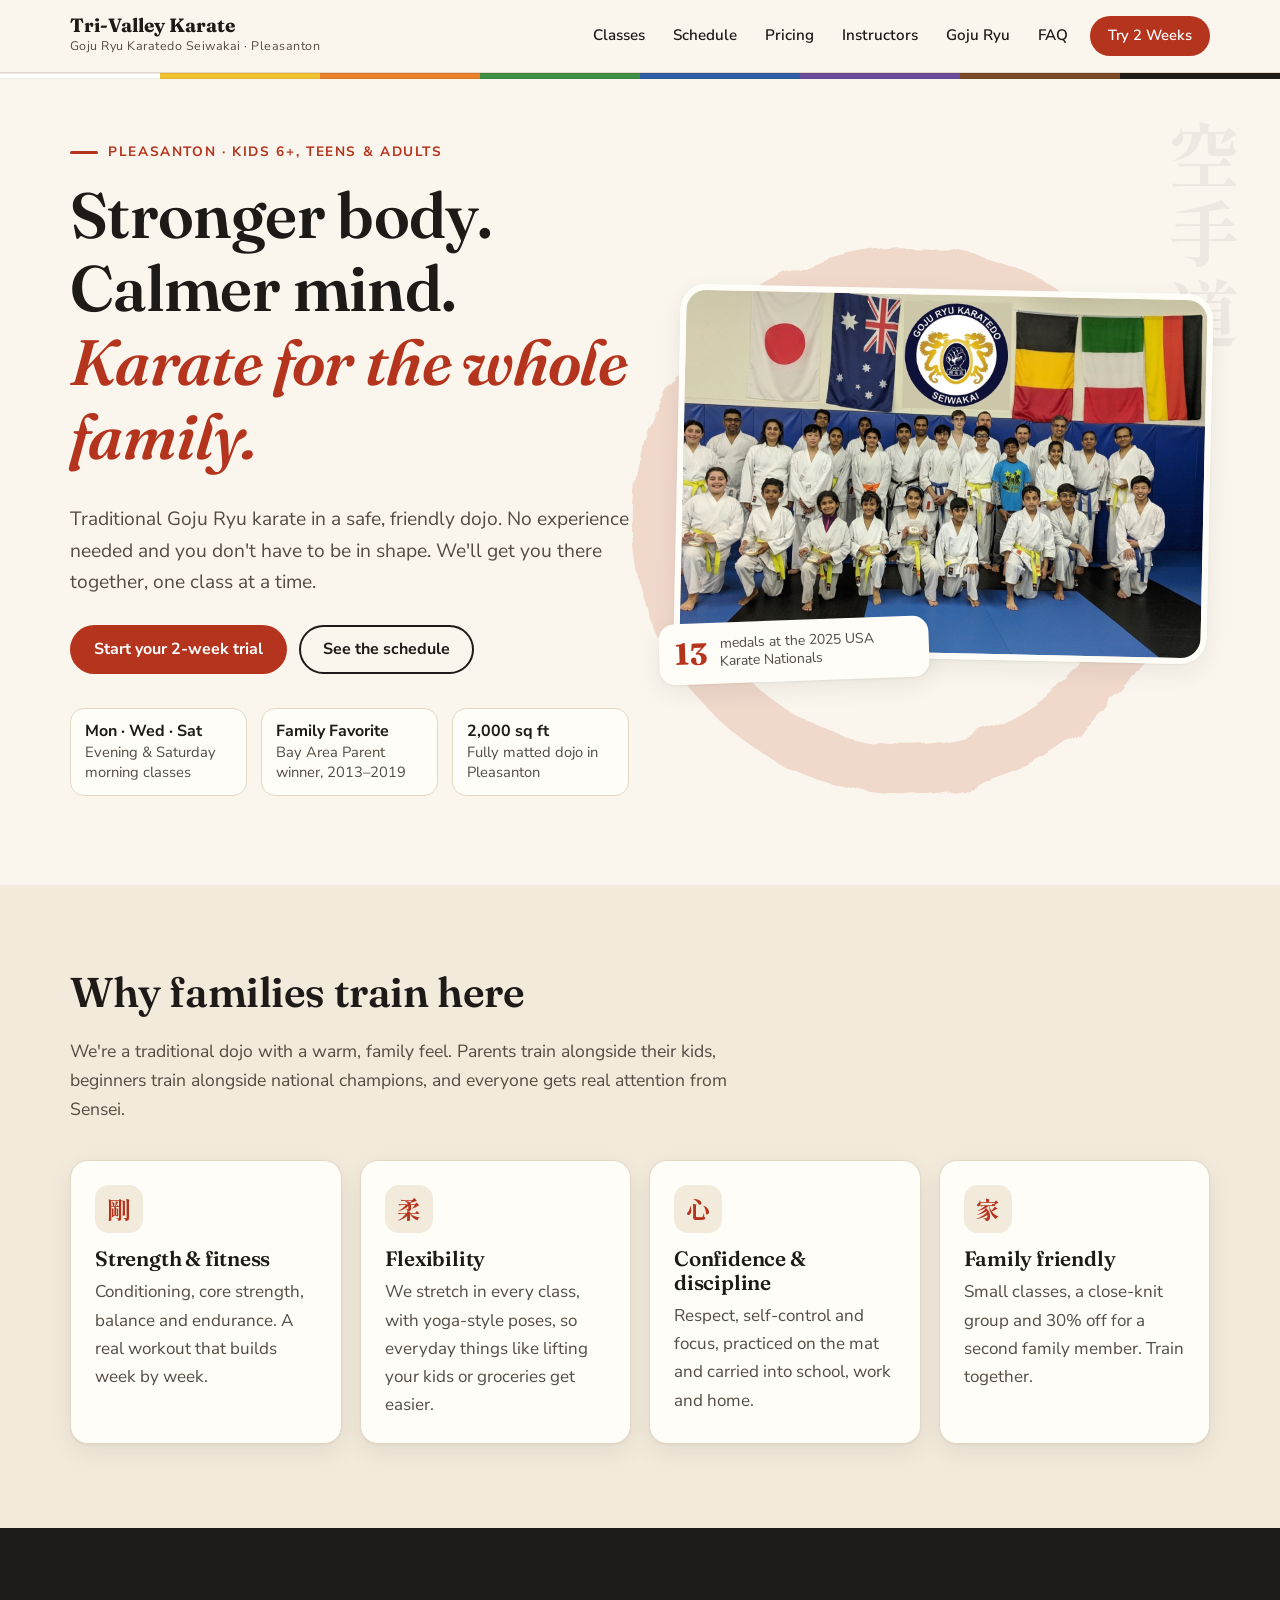
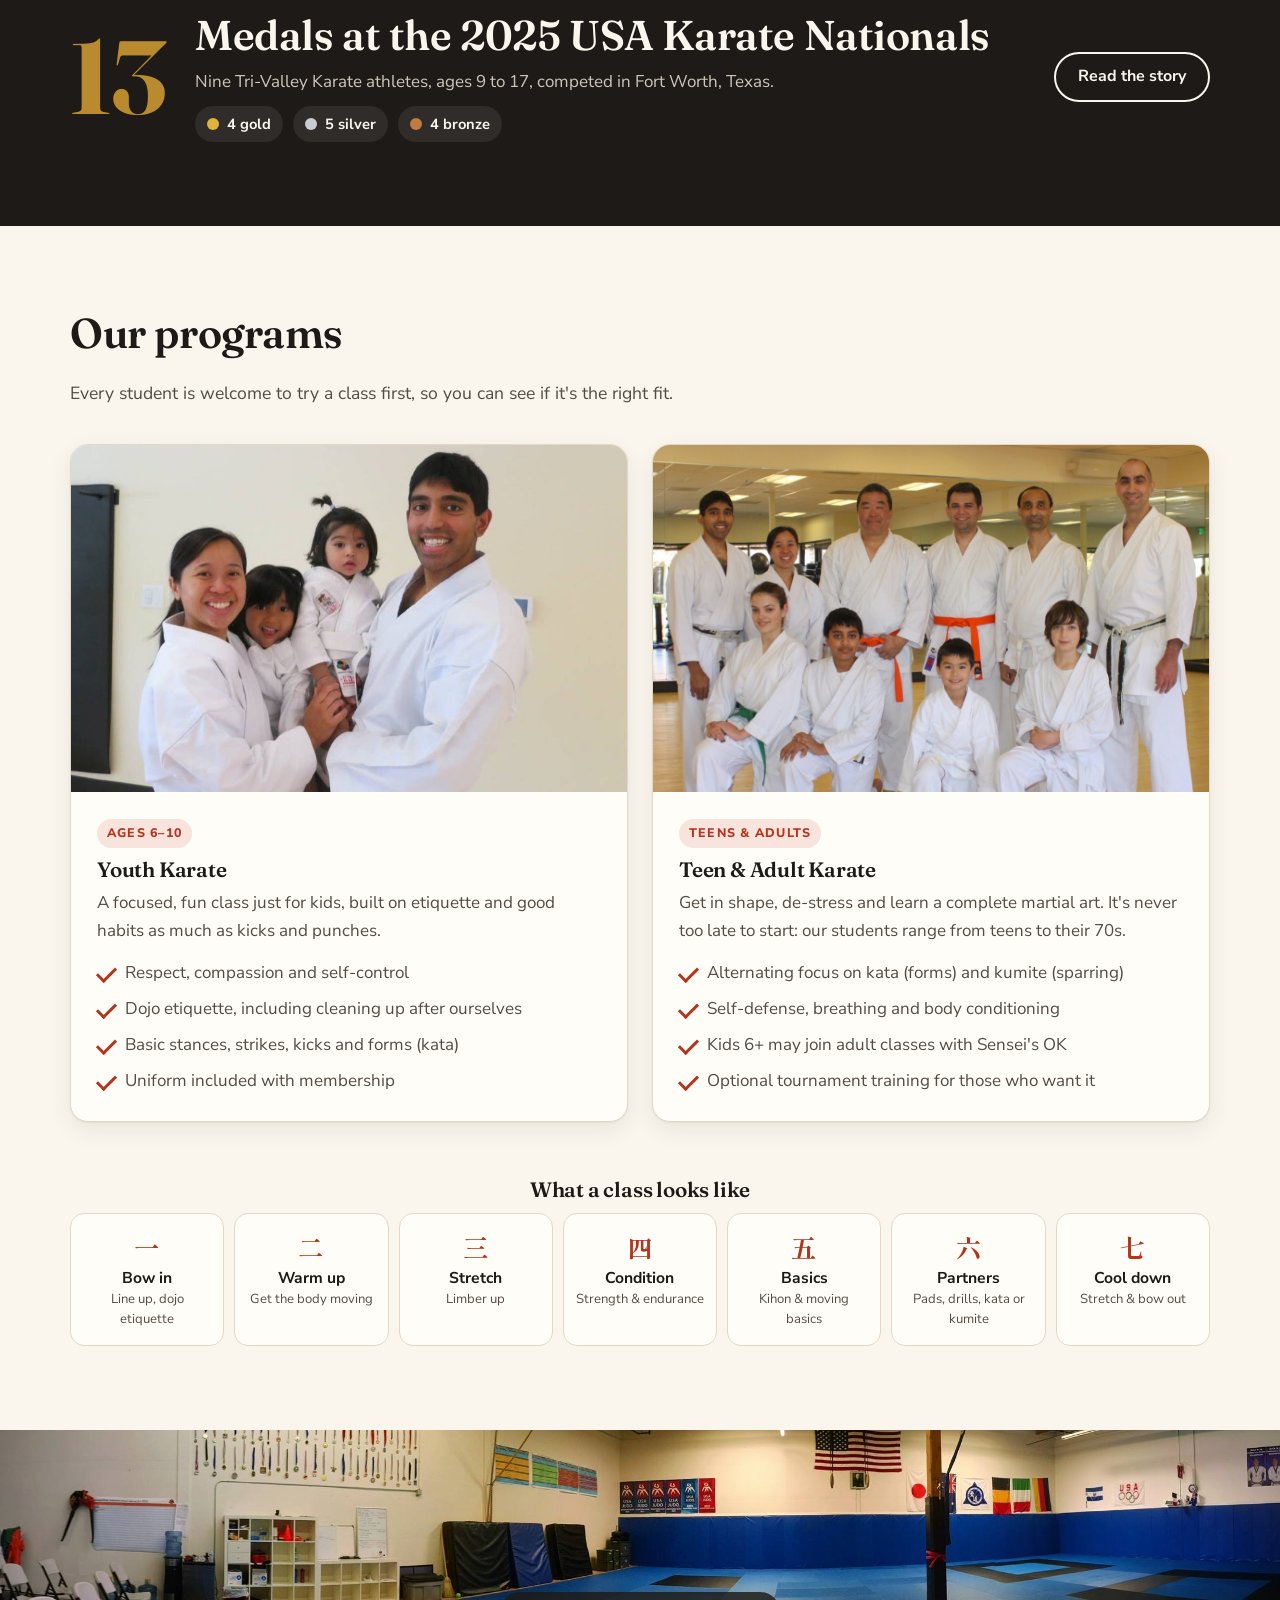
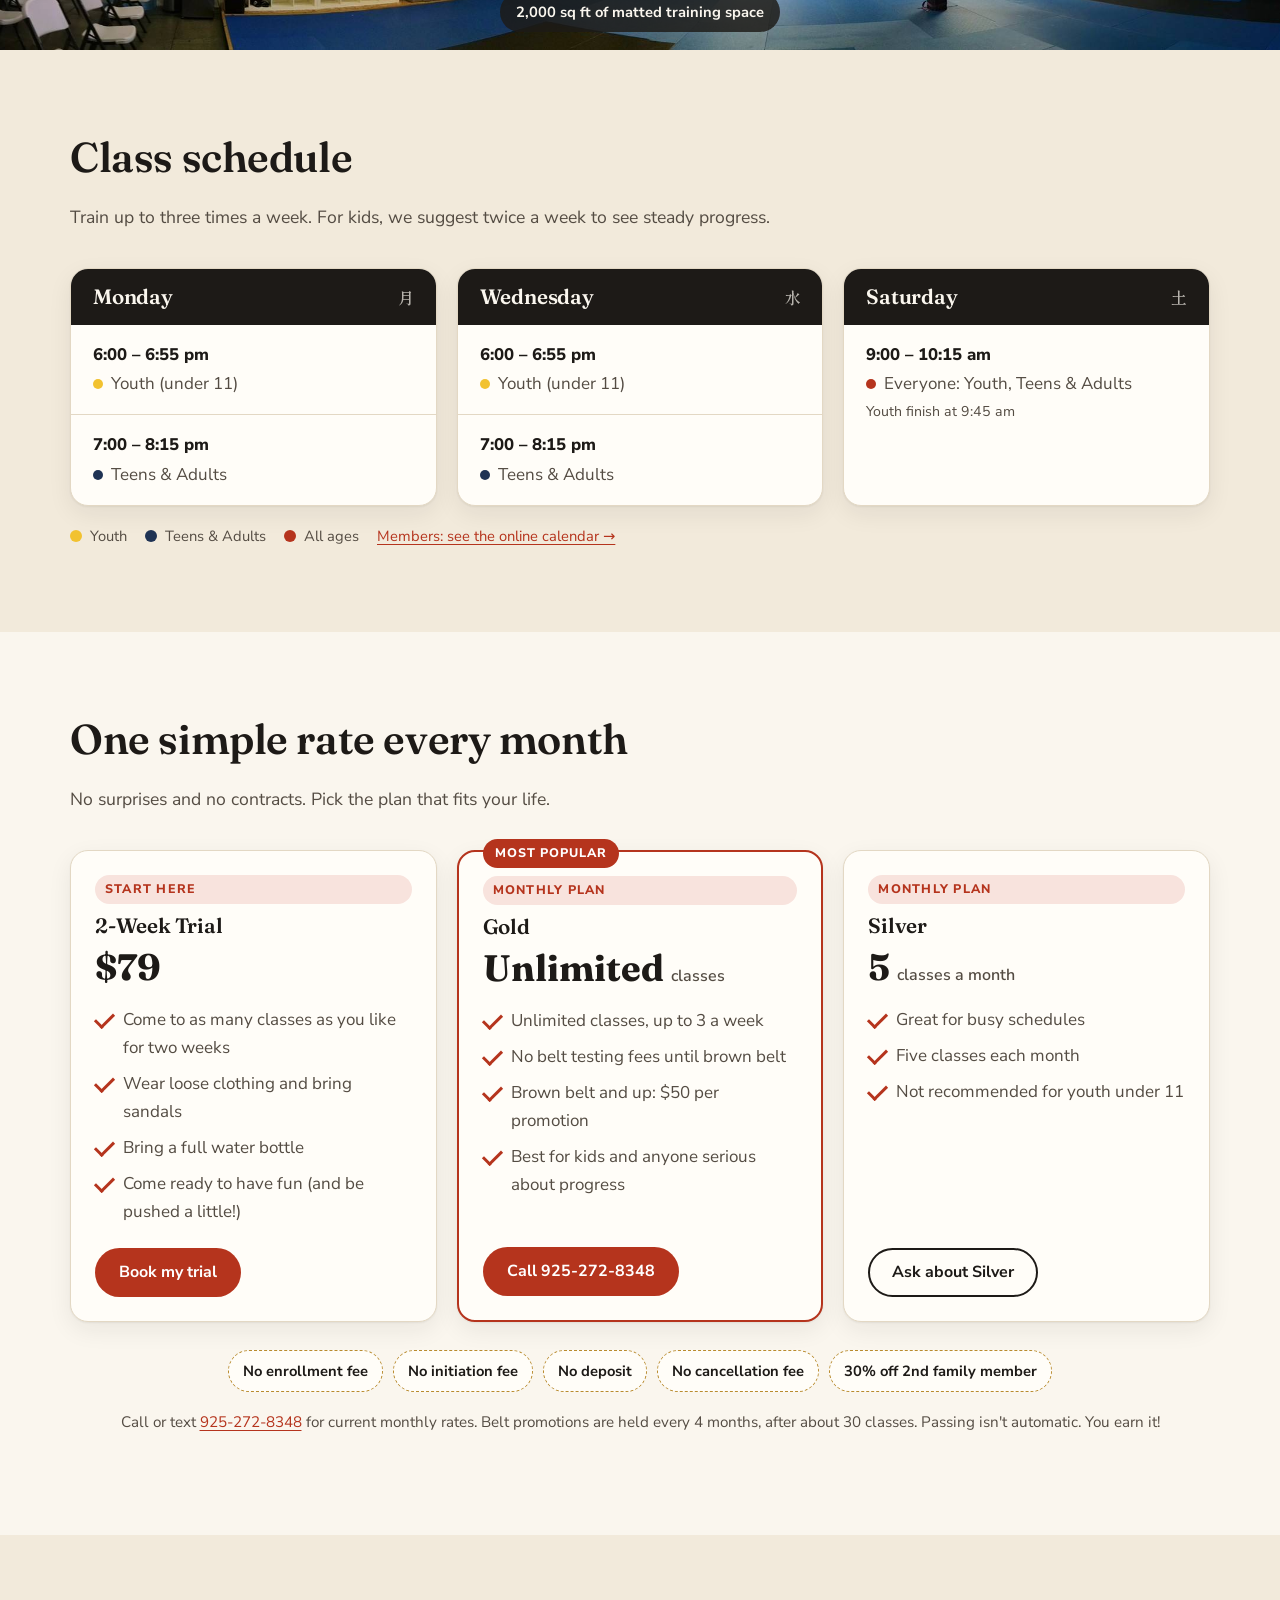
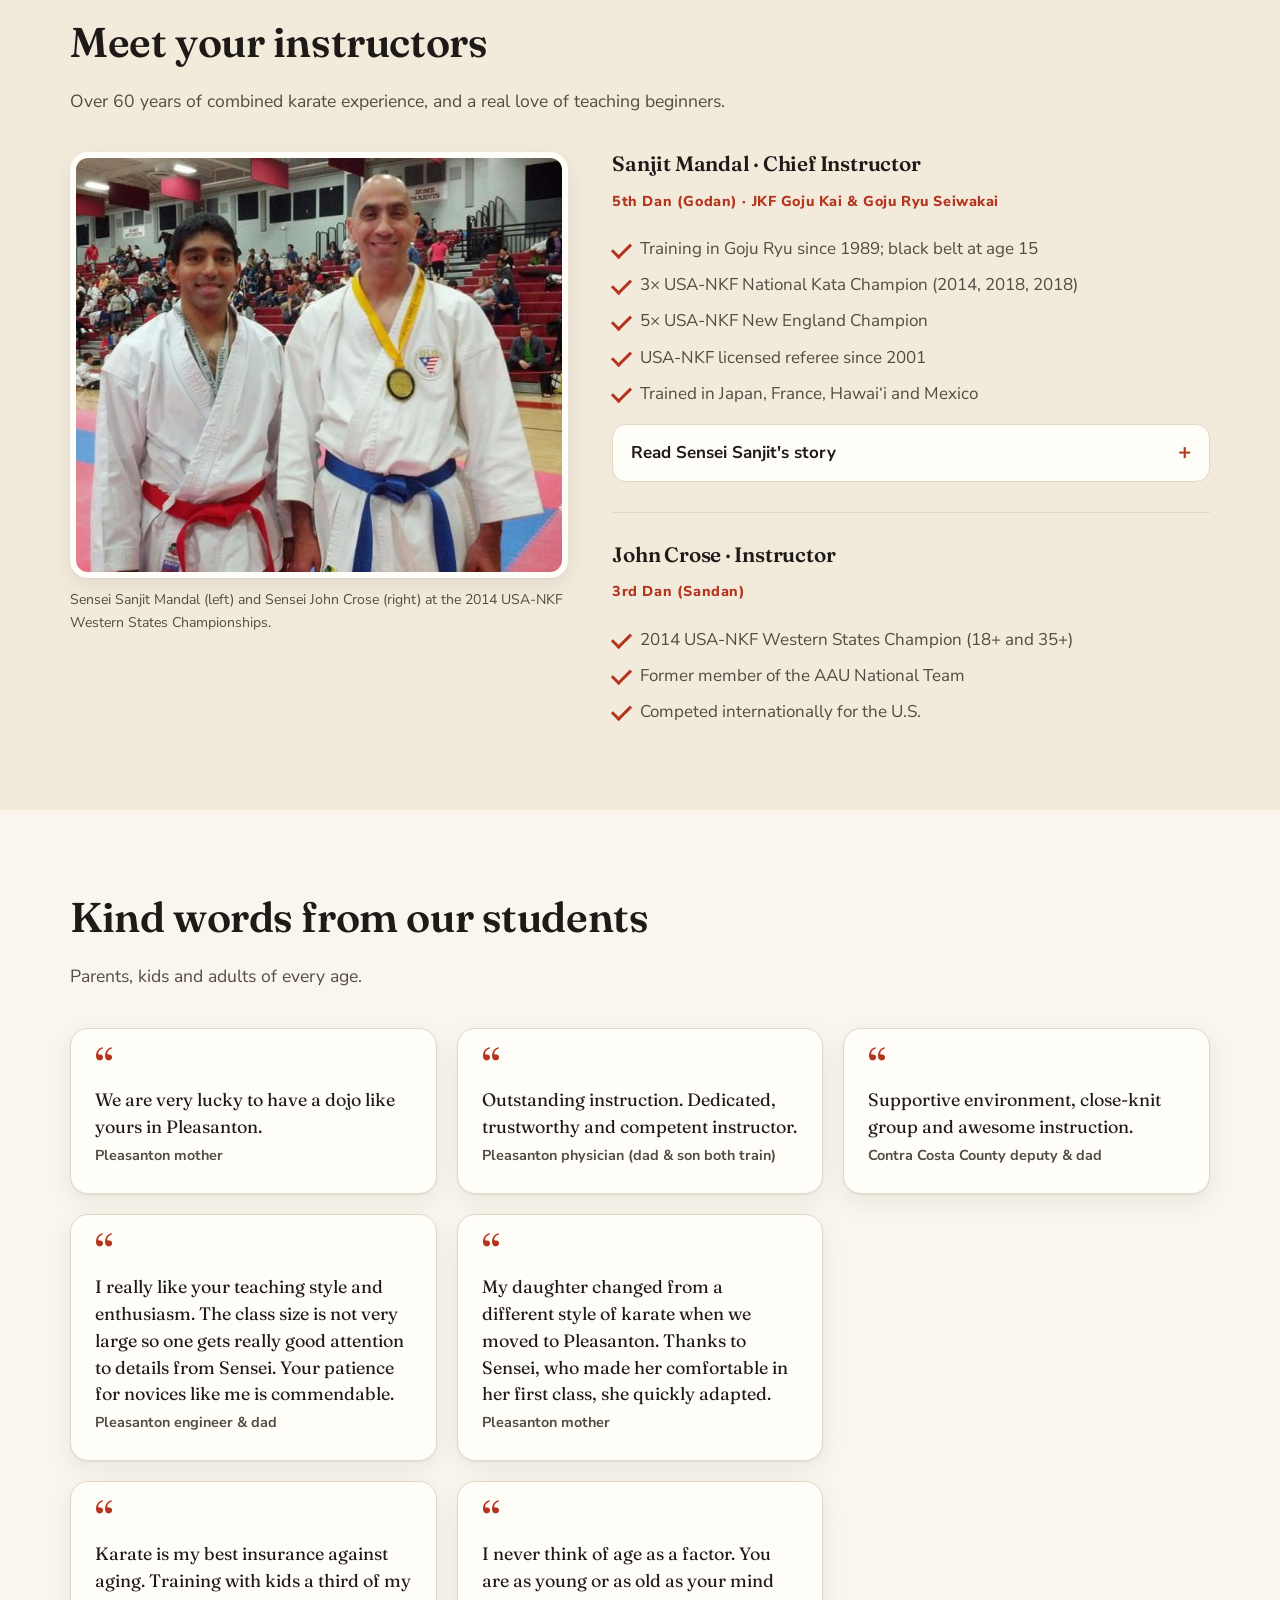
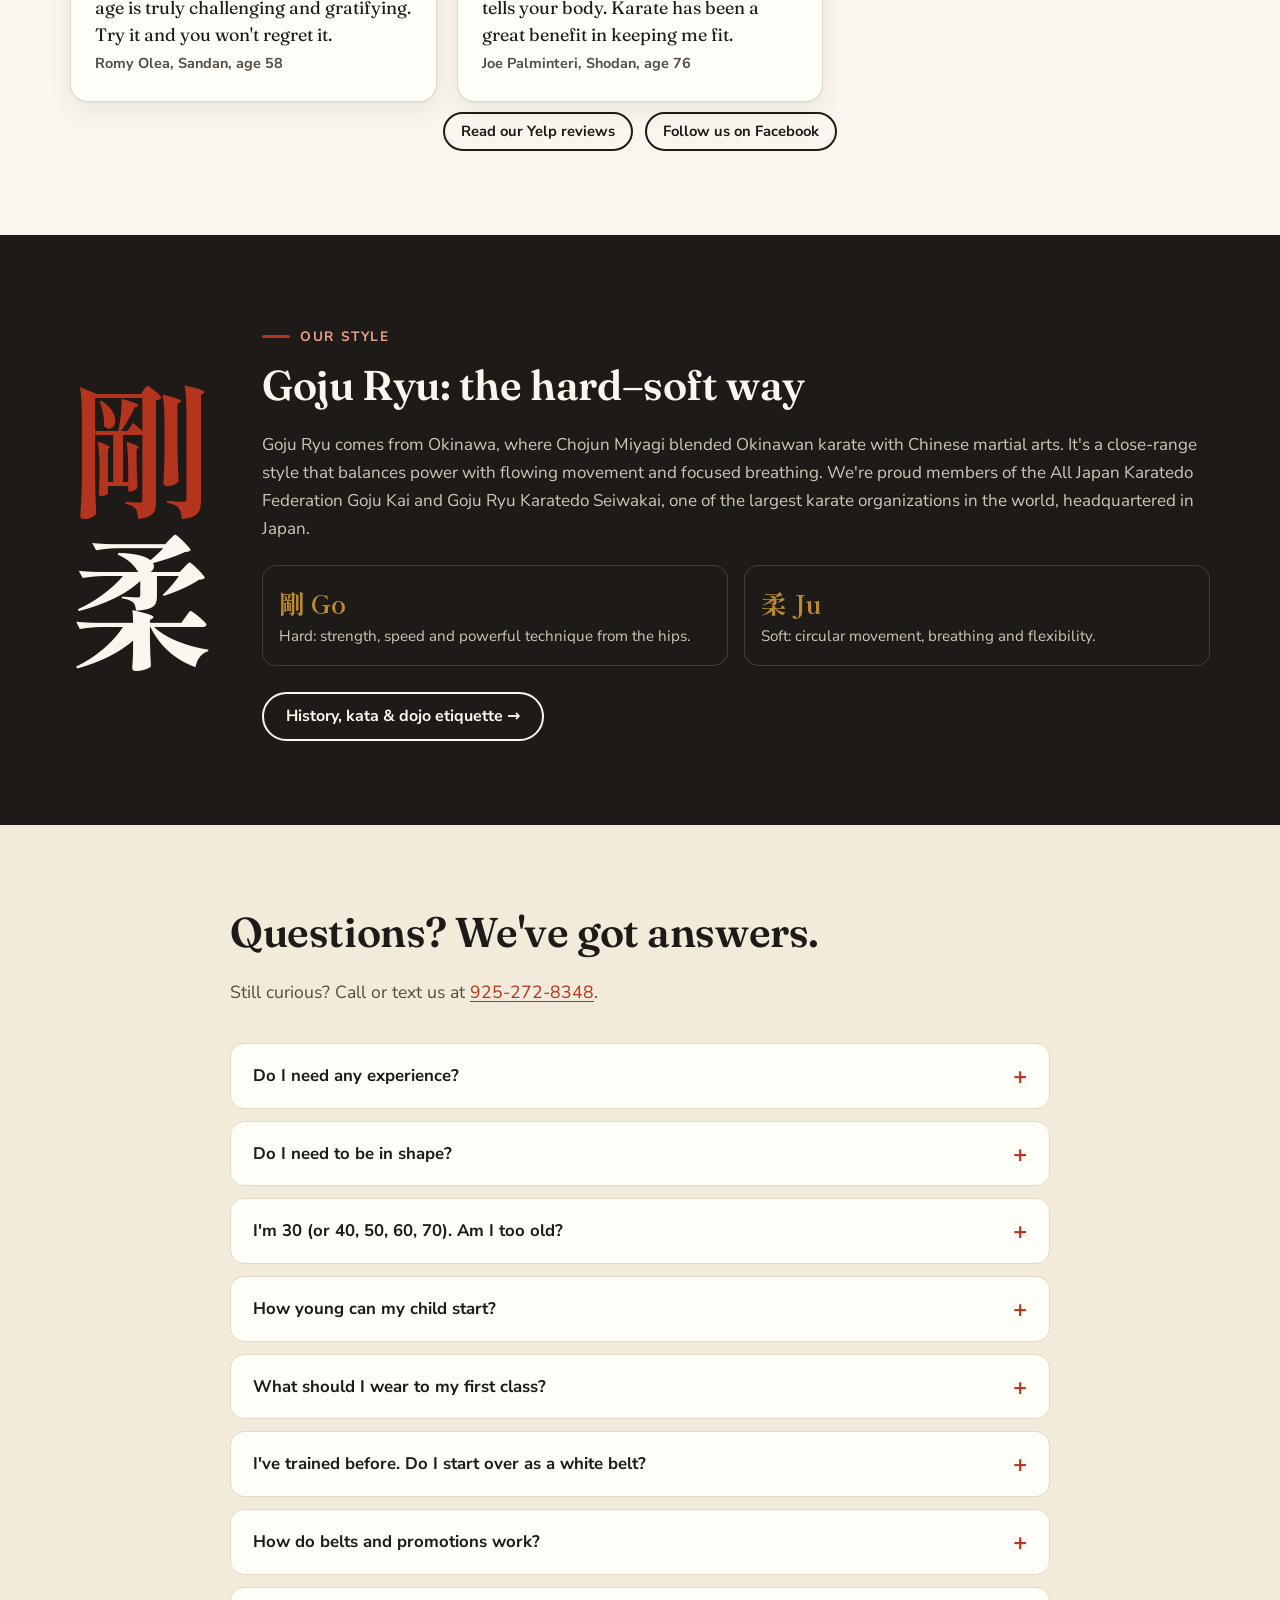
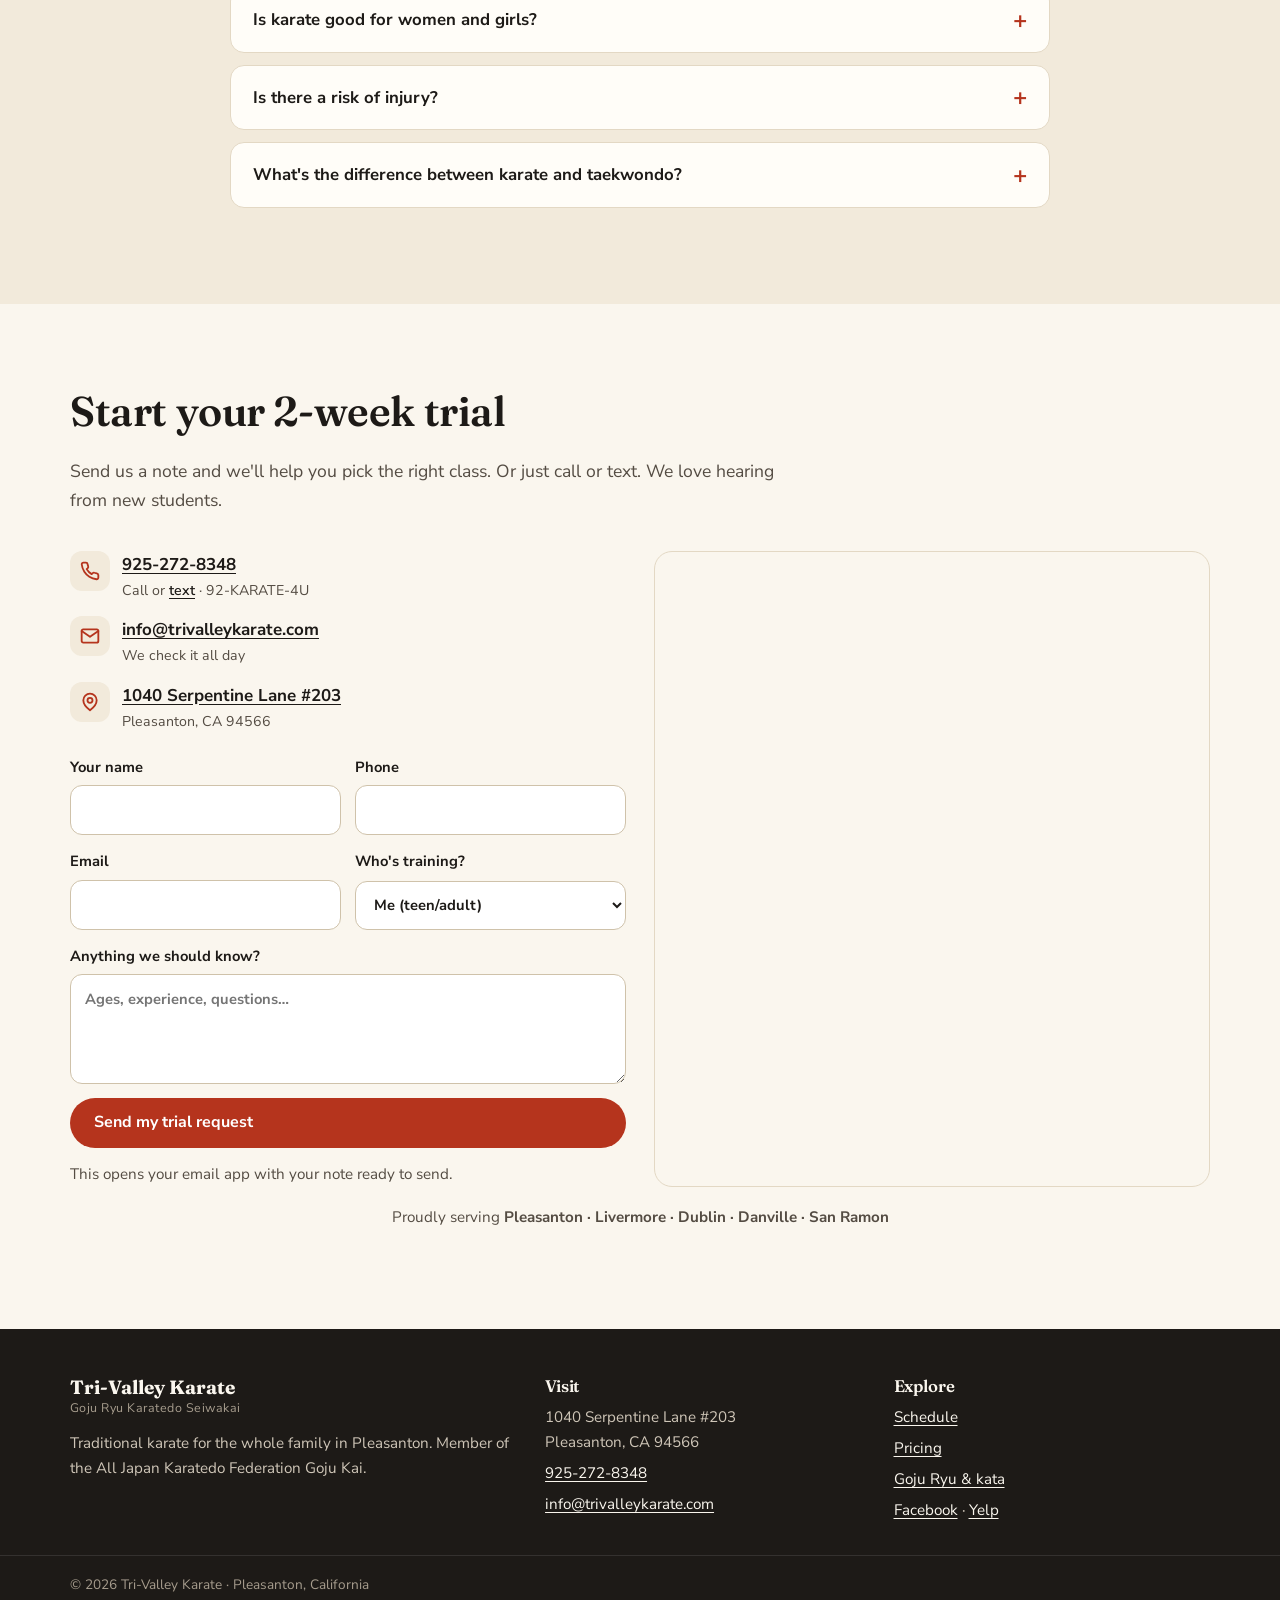
==== commit 07f1e1b4: "Remove heading kanji labels, footer belt stripe and kanji seal logo Co-Authored-By: Claude Opus 5.5 " ====
--- a/index.html
+++ b/index.html
@@ -10,7 +10,7 @@
 <meta property="og:description" content="Friendly, traditional Goju Ryu karate for the whole family. Beginners welcome.">
 <meta property="og:image" content="assets/img/hero-group.jpg">
 <meta property="og:type" content="website">
-<link rel="icon" href="assets/img/seal.svg" type="image/svg+xml">
+<link rel="icon" href="assets/img/icon.svg" type="image/svg+xml">
 <link rel="preconnect" href="https://fonts.googleapis.com">
 <link rel="preconnect" href="https://fonts.gstatic.com" crossorigin>
 <link href="https://fonts.googleapis.com/css2?family=Fraunces:opsz,wght@9..144,500;9..144,600;9..144,700&family=Nunito+Sans:wght@400;600;700;800&family=Shippori+Mincho:wght@700&display=swap" rel="stylesheet">
@@ -44,7 +44,6 @@
 <header class="site-header">
   <div class="wrap">
     <a class="brand" href="./">
-      <img src="assets/img/seal.svg" alt="" width="44" height="44">
       <span><span class="title">Tri-Valley Karate</span><span class="motto">Goju Ryu Karatedo Seiwakai · Pleasanton</span></span>
     </a>
     <button class="nav-toggle" aria-expanded="false" aria-controls="nav">Menu</button>
@@ -105,7 +104,6 @@
 <section class="section alt" id="classes">
   <div class="wrap">
     <div class="sec-head">
-      <span class="kanji" aria-hidden="true">稽古</span>
       <div>
         <h2>Why families train here</h2>
         <p>We're a traditional dojo with a warm, family feel. Parents train alongside their kids, beginners train alongside national champions, and everyone gets real attention from Sensei.</p>
@@ -157,7 +155,6 @@
 <section class="section">
   <div class="wrap">
     <div class="sec-head">
-      <span class="kanji" aria-hidden="true">教室</span>
       <div>
         <h2>Our programs</h2>
         <p>Every student is welcome to try a class first, so you can see if it's the right fit.</p>
@@ -213,7 +210,6 @@
 <section class="section alt" id="schedule">
   <div class="wrap">
     <div class="sec-head">
-      <span class="kanji" aria-hidden="true">時間</span>
       <div>
         <h2>Class schedule</h2>
         <p>Train up to three times a week. For kids, we suggest twice a week to see steady progress.</p>
@@ -248,7 +244,6 @@
 <section class="section" id="pricing">
   <div class="wrap">
     <div class="sec-head">
-      <span class="kanji" aria-hidden="true">料金</span>
       <div>
         <h2>One simple rate every month</h2>
         <p>No surprises and no contracts. Pick the plan that fits your life.</p>
@@ -307,7 +302,6 @@
 <section class="section alt" id="instructors">
   <div class="wrap">
     <div class="sec-head">
-      <span class="kanji" aria-hidden="true">先生</span>
       <div>
         <h2>Meet your instructors</h2>
         <p>Over 60 years of combined karate experience, and a real love of teaching beginners.</p>
@@ -364,7 +358,6 @@
 <section class="section" aria-labelledby="kind-words">
   <div class="wrap">
     <div class="sec-head">
-      <span class="kanji" aria-hidden="true">感謝</span>
       <div>
         <h2 id="kind-words">Kind words from our students</h2>
         <p>Parents, kids and adults of every age.</p>
@@ -407,7 +400,6 @@
 <section class="section alt" id="faq">
   <div class="wrap narrow">
     <div class="sec-head">
-      <span class="kanji" aria-hidden="true">質問</span>
       <div>
         <h2>Questions? We've got answers.</h2>
         <p>Still curious? Call or text us at <a href="tel:+19252728348">925-272-8348</a>.</p>
@@ -465,7 +457,6 @@
 <section class="section" id="contact">
   <div class="wrap">
     <div class="sec-head">
-      <span class="kanji" aria-hidden="true">連絡</span>
       <div>
         <h2>Start your 2-week trial</h2>
         <p>Send us a note and we'll help you pick the right class. Or just call or text. We love hearing from new students.</p>
@@ -509,12 +500,10 @@
 
 </main>
 
-<div class="belt" aria-hidden="true"></div>
 <footer class="site-footer">
   <div class="wrap">
     <div>
       <a class="brand" href="./">
-        <img src="assets/img/seal.svg" alt="" width="44" height="44">
         <span><span class="title">Tri-Valley Karate</span><span class="motto">Goju Ryu Karatedo Seiwakai</span></span>
       </a>
       <p>Traditional karate for the whole family in Pleasanton. Member of the All Japan Karatedo Federation Goju Kai.</p>
--- a/css/styles.css
+++ b/css/styles.css
@@ -51,7 +51,6 @@
 .site-header { position: sticky; top: 0; z-index: 50; background: rgba(250,246,238,.92); backdrop-filter: blur(10px); border-bottom: 1px solid var(--line); }
 .site-header .wrap { display: flex; align-items: center; gap: 16px; min-height: 72px; }
 .brand { display: flex; align-items: center; gap: 12px; text-decoration: none; color: var(--ink); margin-right: auto; }
-.brand img { width: 44px; height: 44px; }
 .brand .title { display: block; font-family: var(--display); font-weight: 700; font-size: 1.2rem; line-height: 1.1; }
 .brand .motto { display: block; font-size: .78rem; color: var(--ink-soft); letter-spacing: .04em; }
 .nav ul { list-style: none; display: flex; gap: 4px; margin: 0; padding: 0; align-items: center; }
@@ -99,7 +98,6 @@
 .section.ink { background: var(--ink); color: var(--paper); }
 .section.ink h2, .section.ink h3 { color: var(--paper); }
 .sec-head { display: flex; align-items: flex-start; gap: 18px; margin-bottom: 36px; }
-.sec-head .kanji { flex: none; writing-mode: vertical-rl; font-family: var(--jp); font-weight: 700; font-size: 1.15rem; color: #fff; background: var(--red); padding: 12px 7px; border-radius: 8px; letter-spacing: .18em; line-height: 1; }
 .sec-head p { color: var(--ink-soft); max-width: 40em; margin: 0; font-size: 1.1rem; }
 .section.ink .sec-head p { color: #cfc6b8; }
 .center { text-align: center; }
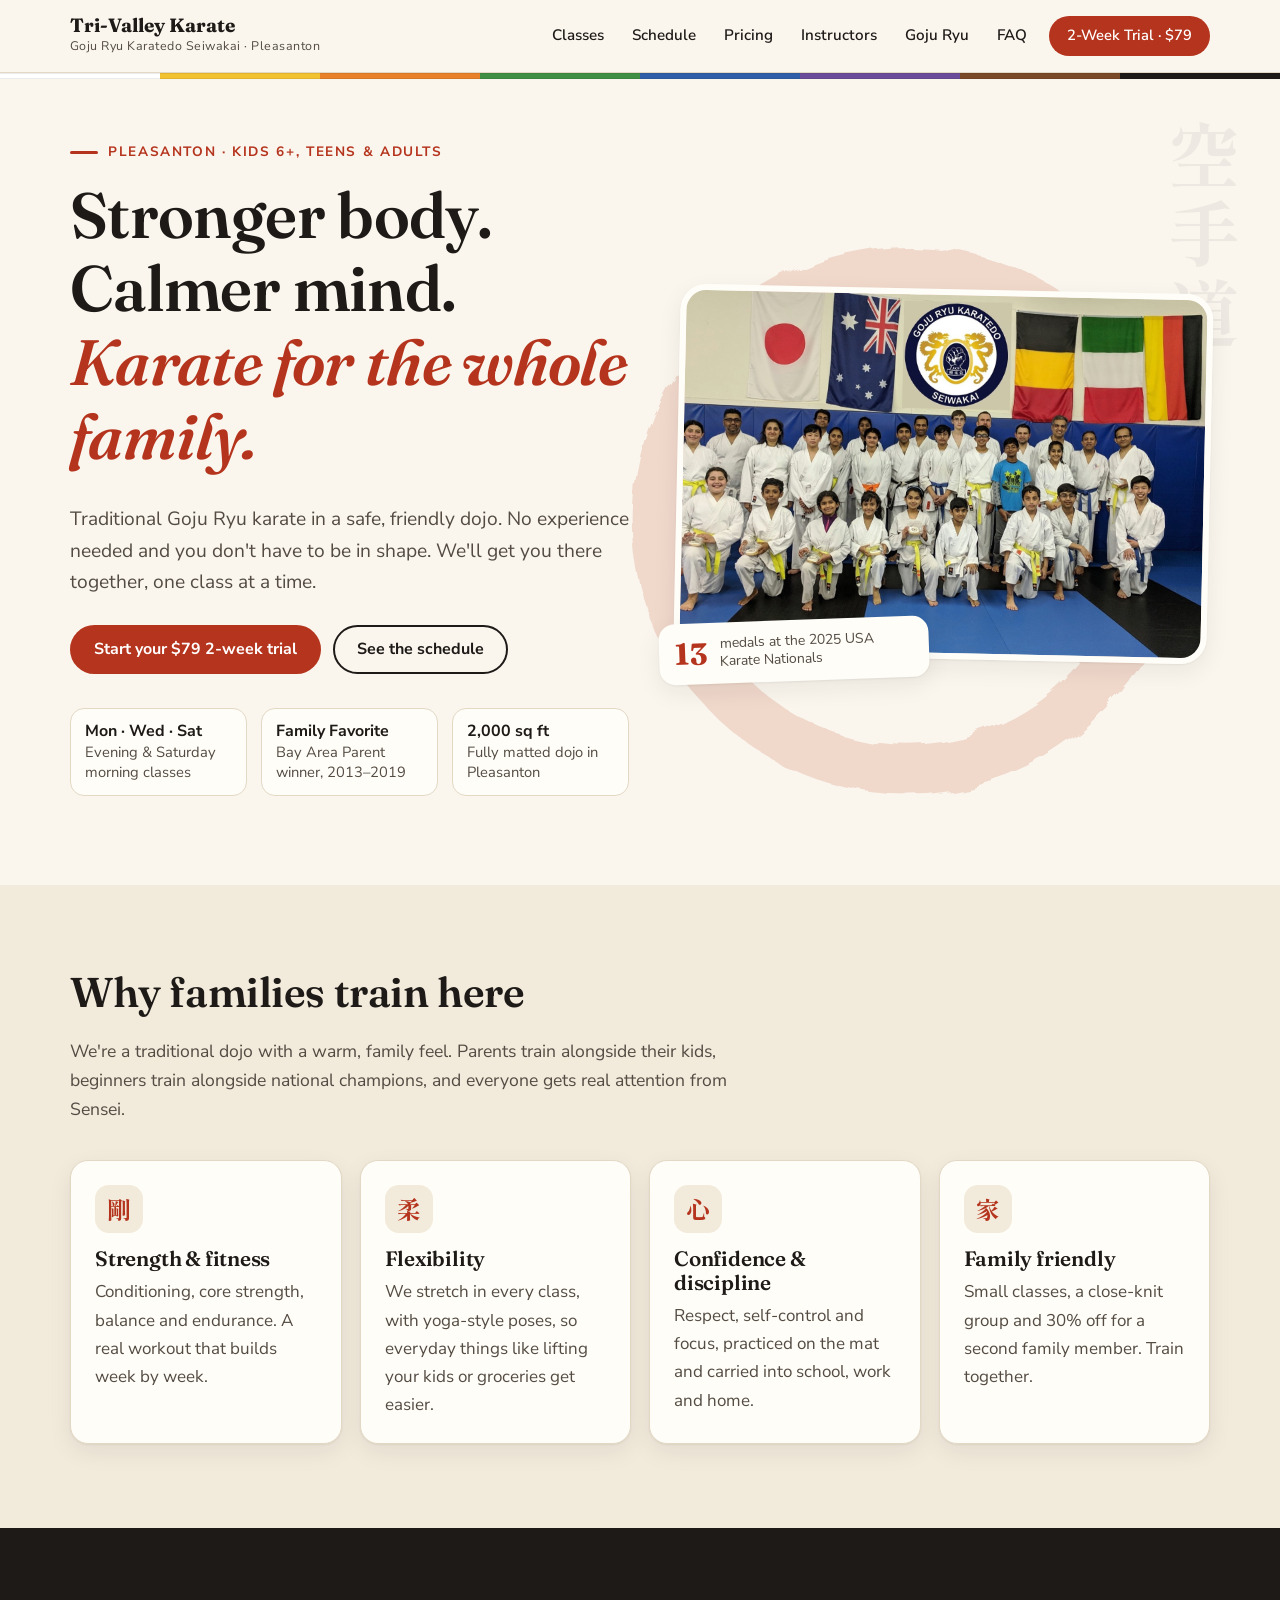
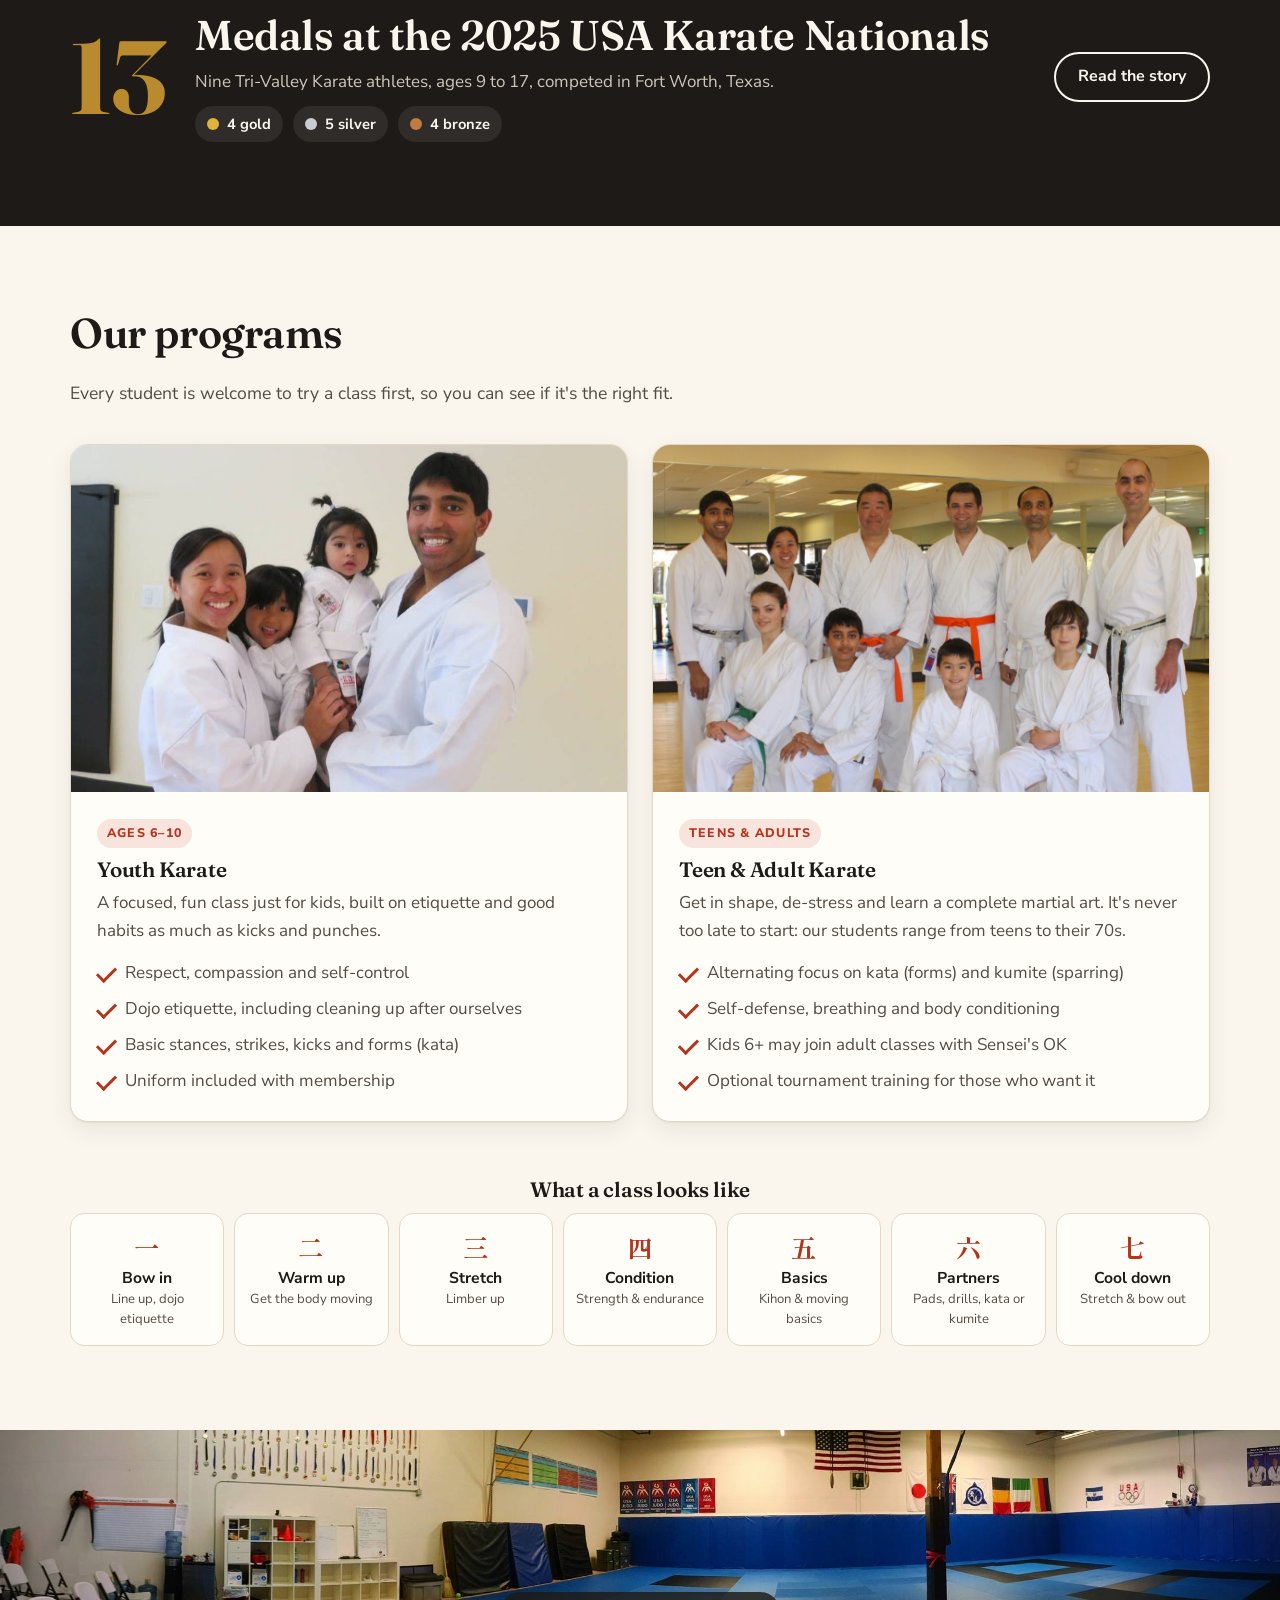
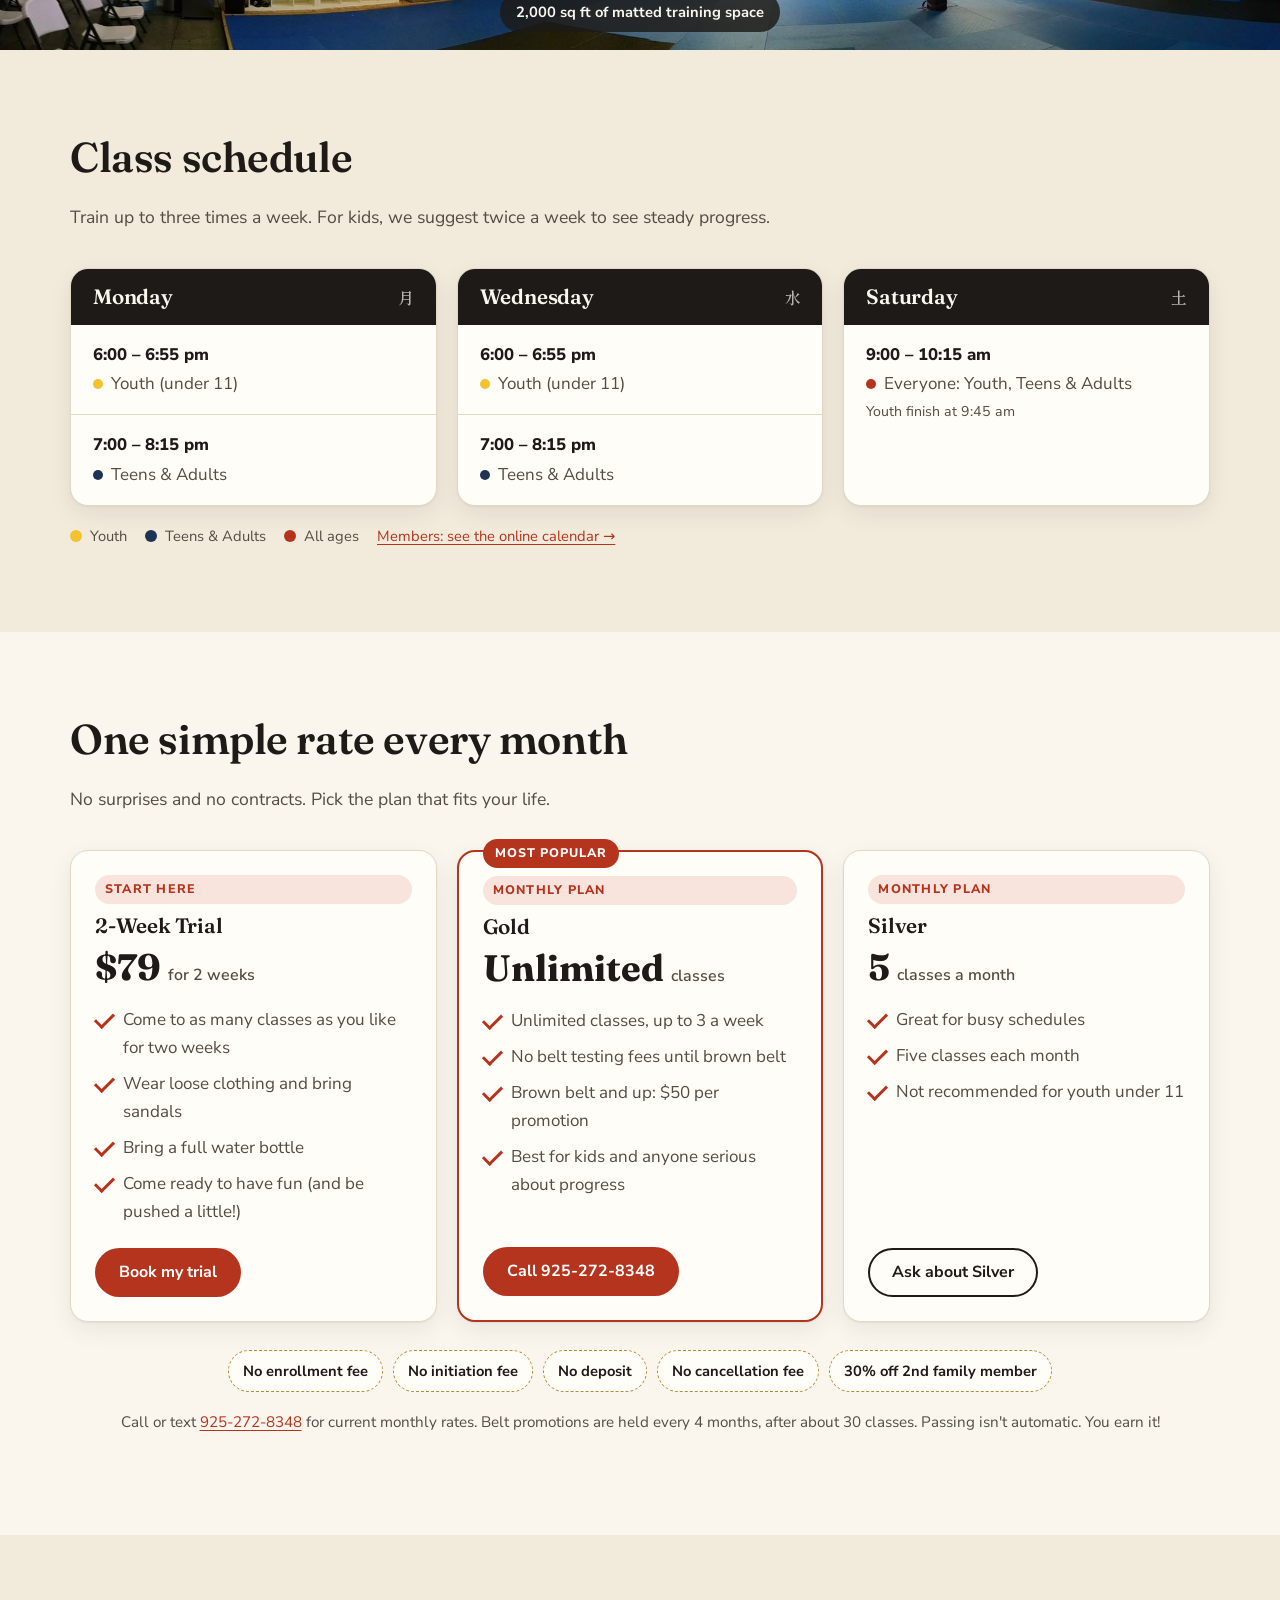
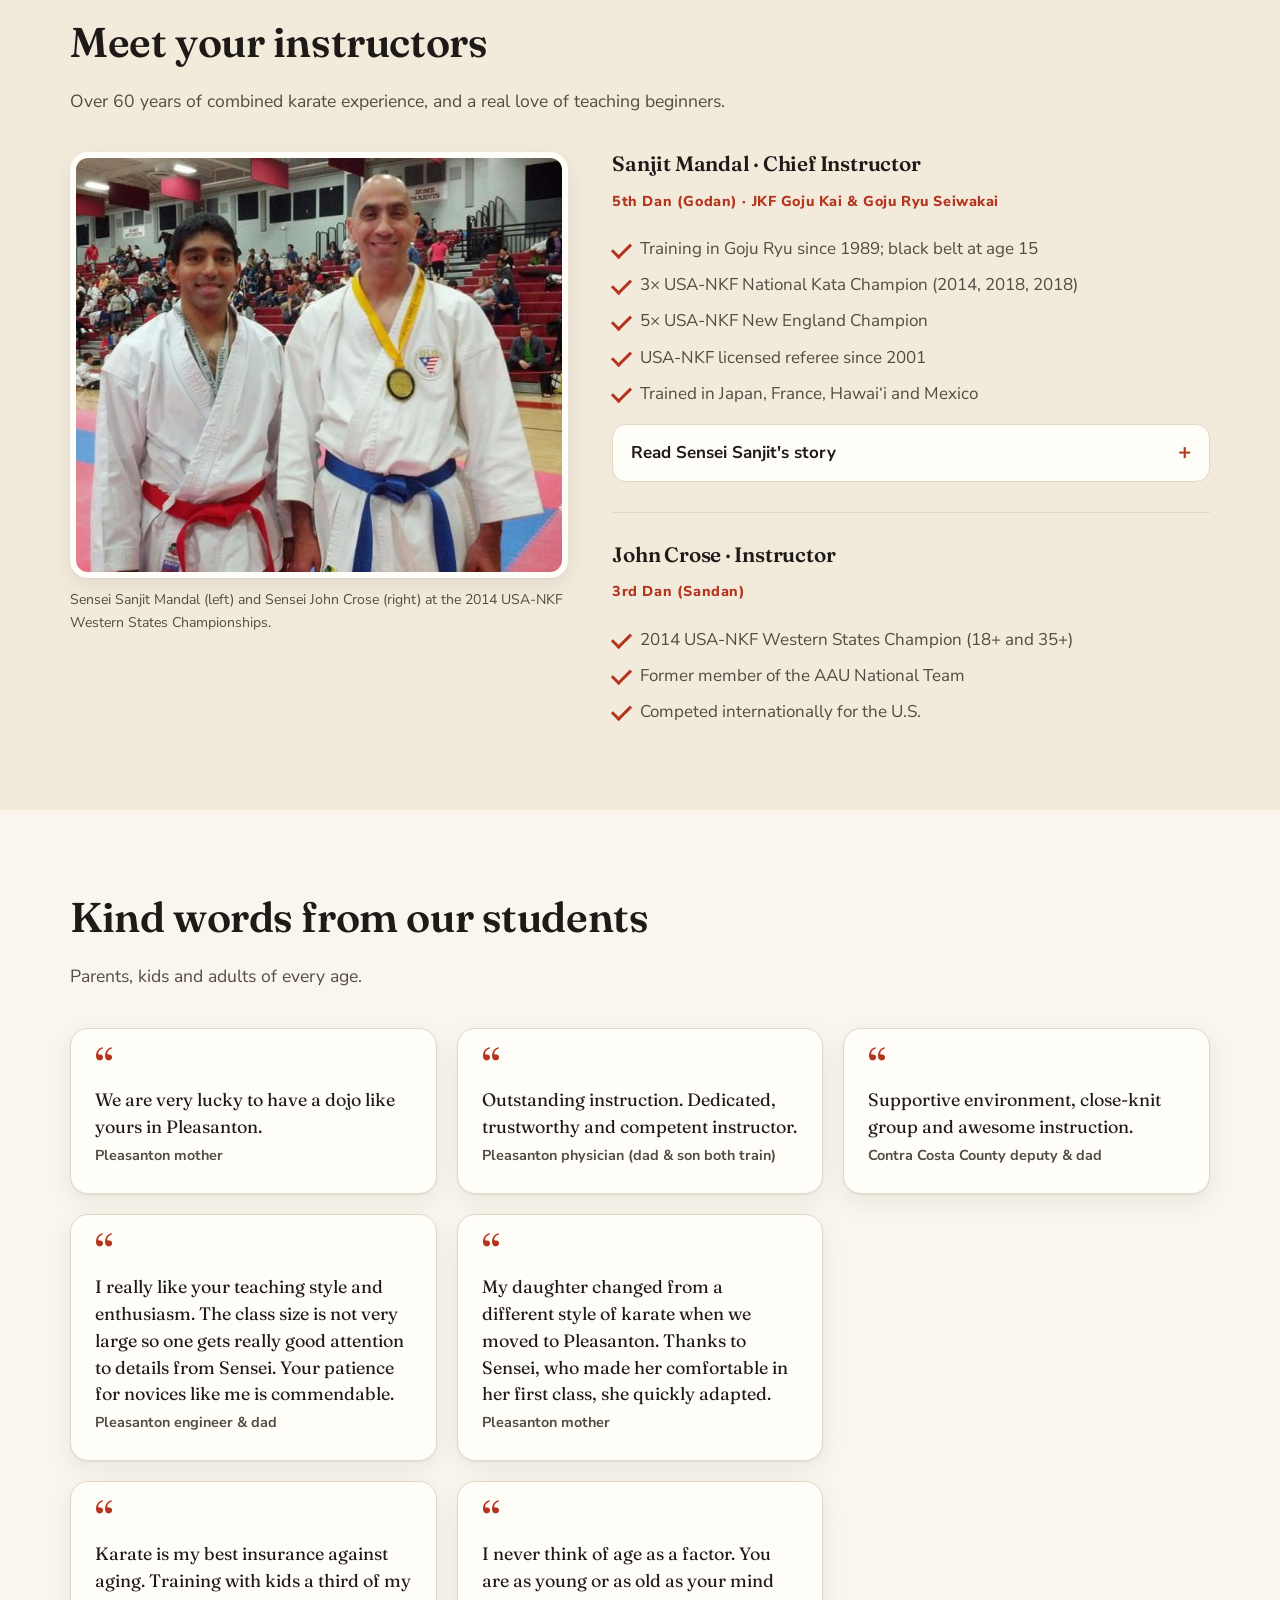
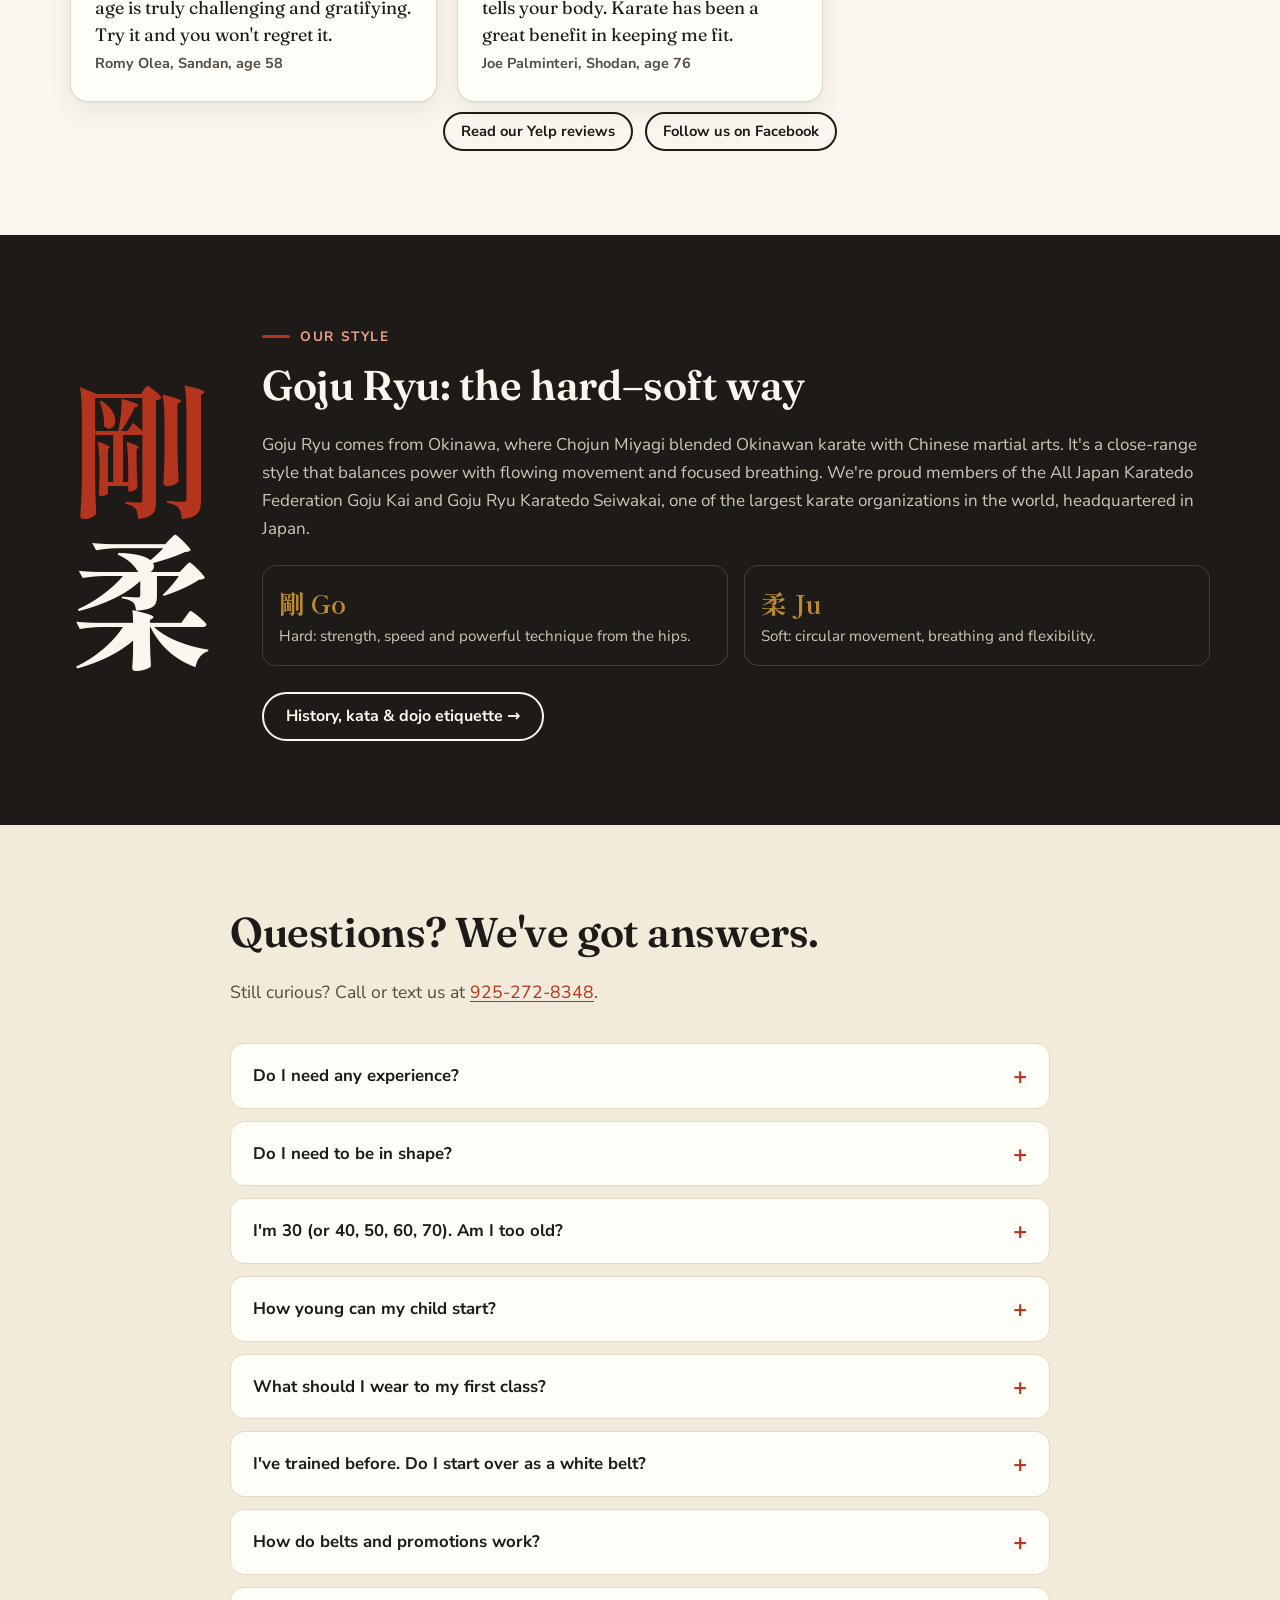
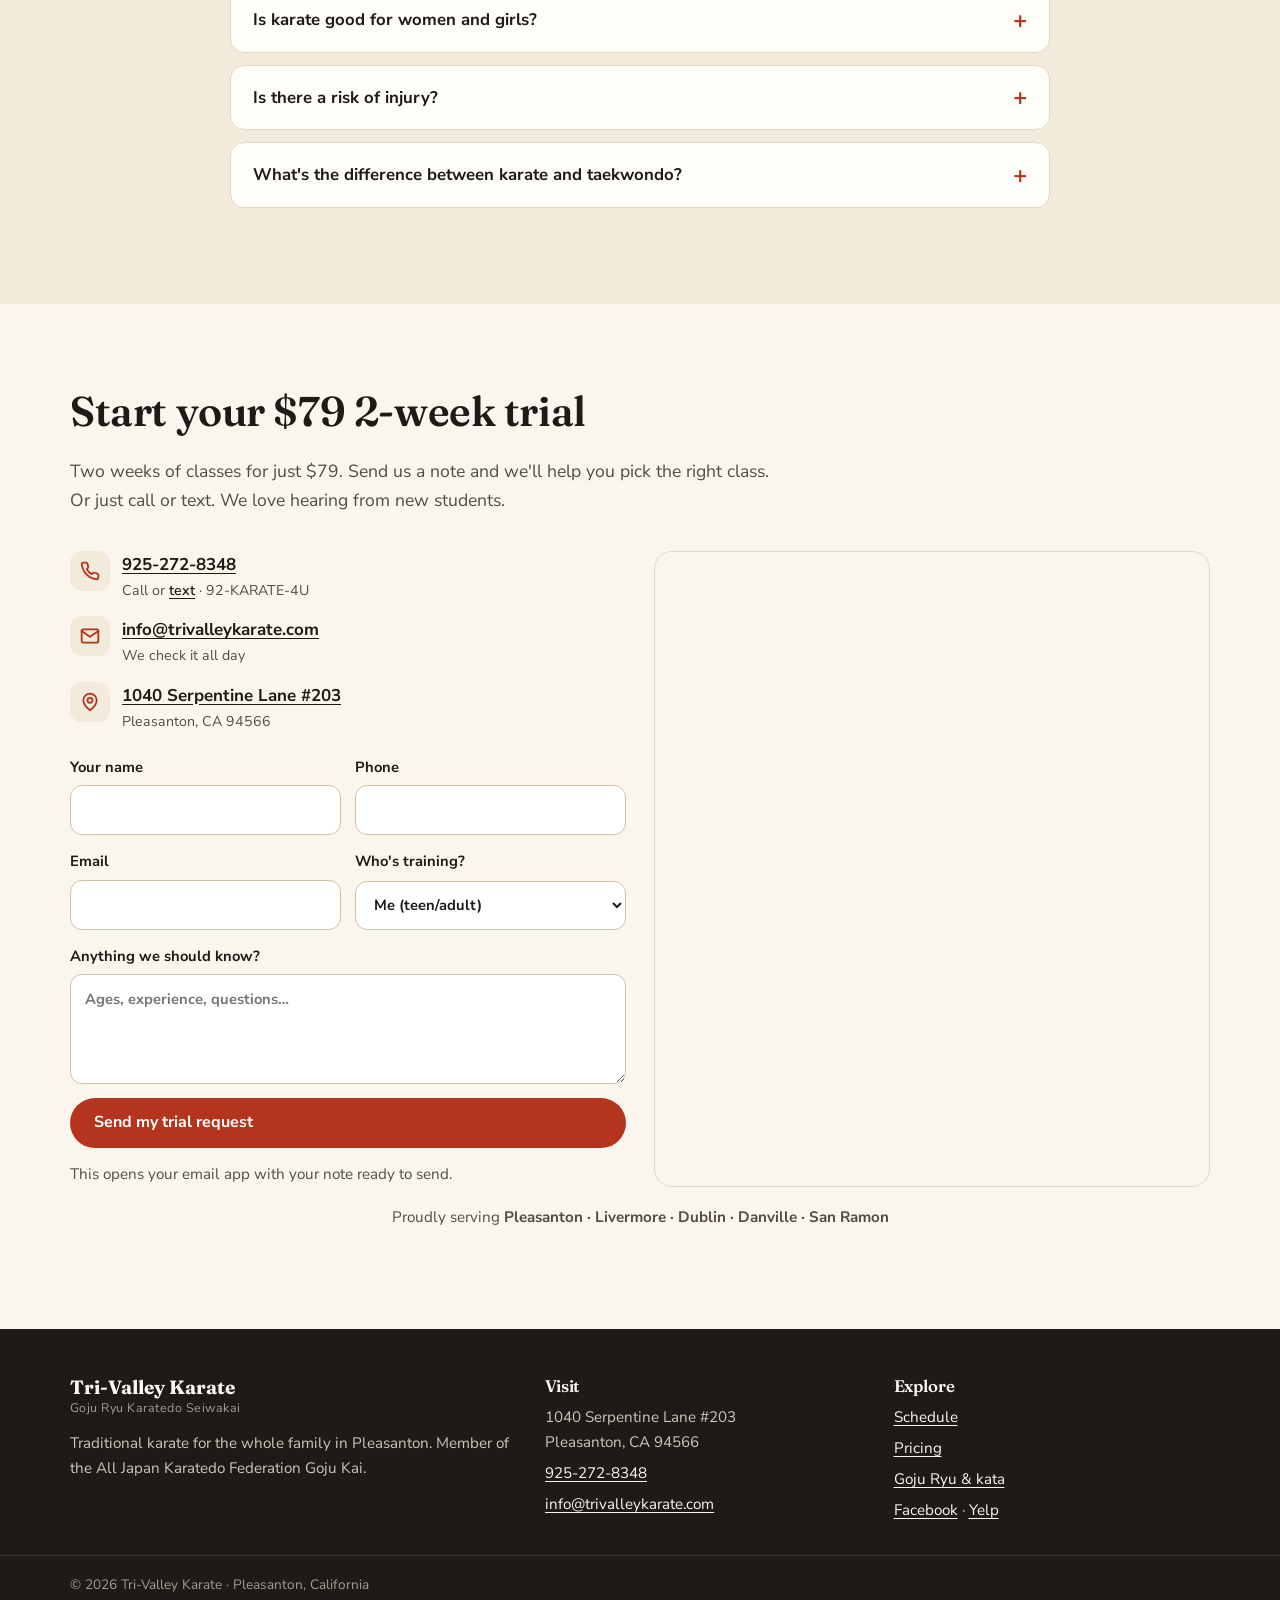
==== commit 5c11ef4c: "Show the $79 price on the 2-week trial buttons and headings Co-Authored-By: Claude Opus 5.5 <noreply" ====
--- a/index.html
+++ b/index.html
@@ -14,7 +14,7 @@
 <link rel="preconnect" href="https://fonts.googleapis.com">
 <link rel="preconnect" href="https://fonts.gstatic.com" crossorigin>
 <link href="https://fonts.googleapis.com/css2?family=Fraunces:opsz,wght@9..144,500;9..144,600;9..144,700&family=Nunito+Sans:wght@400;600;700;800&family=Shippori+Mincho:wght@700&display=swap" rel="stylesheet">
-<link rel="stylesheet" href="css/styles.css">
+<link rel="stylesheet" href="css/styles.css?v=2">
 <script type="application/ld+json">
 {
   "@context": "https://schema.org",
@@ -55,7 +55,7 @@
         <li><a href="#instructors">Instructors</a></li>
         <li><a href="goju-ryu.html">Goju Ryu</a></li>
         <li><a href="#faq">FAQ</a></li>
-        <li><a class="btn red small" href="#contact">Try 2 Weeks</a></li>
+        <li><a class="btn red small" href="#contact">2-Week Trial · $79</a></li>
       </ul>
     </nav>
   </div>
@@ -73,7 +73,7 @@
       <h1>Stronger body. Calmer mind. <em>Karate for the whole family.</em></h1>
       <p class="lead">Traditional Goju Ryu karate in a safe, friendly dojo. No experience needed and you don't have to be in shape. We'll get you there together, one class at a time.</p>
       <div class="actions">
-        <a class="btn red" href="#contact">Start your 2-week trial</a>
+        <a class="btn red" href="#contact">Start your $79 2-week trial</a>
         <a class="btn ghost" href="#schedule">See the schedule</a>
       </div>
       <ul class="facts">
@@ -253,7 +253,7 @@
       <article class="card plan">
         <span class="tag">Start here</span>
         <h3>2-Week Trial</h3>
-        <div class="price">$79</div>
+        <div class="price">$79 <small>for 2 weeks</small></div>
         <ul class="ticks">
           <li>Come to as many classes as you like for two weeks</li>
           <li>Wear loose clothing and bring sandals</li>
@@ -458,8 +458,8 @@
   <div class="wrap">
     <div class="sec-head">
       <div>
-        <h2>Start your 2-week trial</h2>
-        <p>Send us a note and we'll help you pick the right class. Or just call or text. We love hearing from new students.</p>
+        <h2>Start your $79 2-week trial</h2>
+        <p>Two weeks of classes for just $79. Send us a note and we'll help you pick the right class. Or just call or text. We love hearing from new students.</p>
       </div>
     </div>
     <div class="contact">
--- a/css/styles.css
+++ b/css/styles.css
@@ -54,7 +54,7 @@
 .brand .title { display: block; font-family: var(--display); font-weight: 700; font-size: 1.2rem; line-height: 1.1; }
 .brand .motto { display: block; font-size: .78rem; color: var(--ink-soft); letter-spacing: .04em; }
 .nav ul { list-style: none; display: flex; gap: 4px; margin: 0; padding: 0; align-items: center; }
-.nav a { display: block; padding: 8px 12px; border-radius: 999px; color: var(--ink); text-decoration: none; font-weight: 600; font-size: .95rem; }
+.nav a { display: block; white-space: nowrap; padding: 8px 12px; border-radius: 999px; color: var(--ink); text-decoration: none; font-weight: 600; font-size: .95rem; }
 .nav a:hover { background: var(--paper-2); color: var(--ink); }
 .nav a[aria-current="page"] { background: var(--paper-2); }
 .nav .btn { margin-left: 6px; }
@@ -265,6 +265,9 @@
 .etiquette b { color: var(--ink); }
 
 /* Responsive */
+@media (max-width: 1100px) {
+  .site-header .brand .motto { display: none; }
+}
 @media (max-width: 1020px) {
   .grid-4 { grid-template-columns: repeat(2, 1fr); }
   .steps { grid-template-columns: repeat(4, 1fr); }
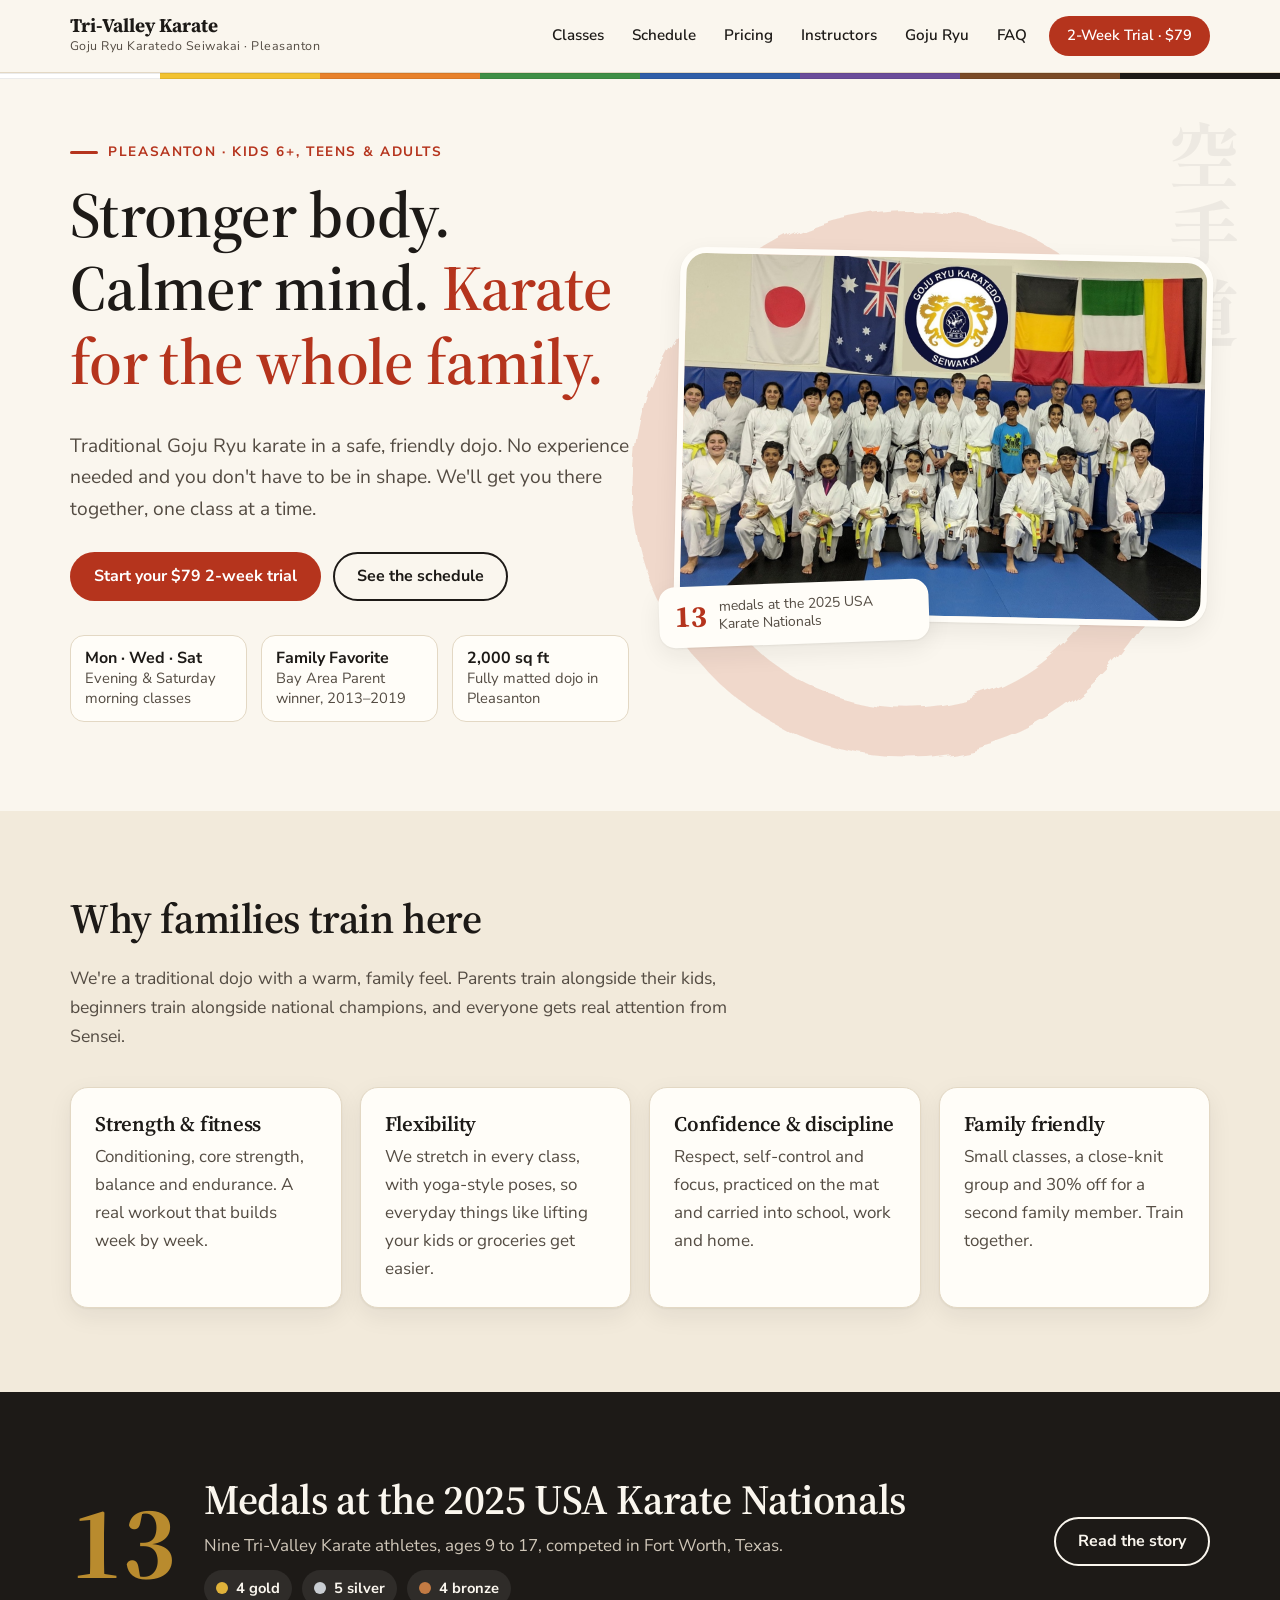
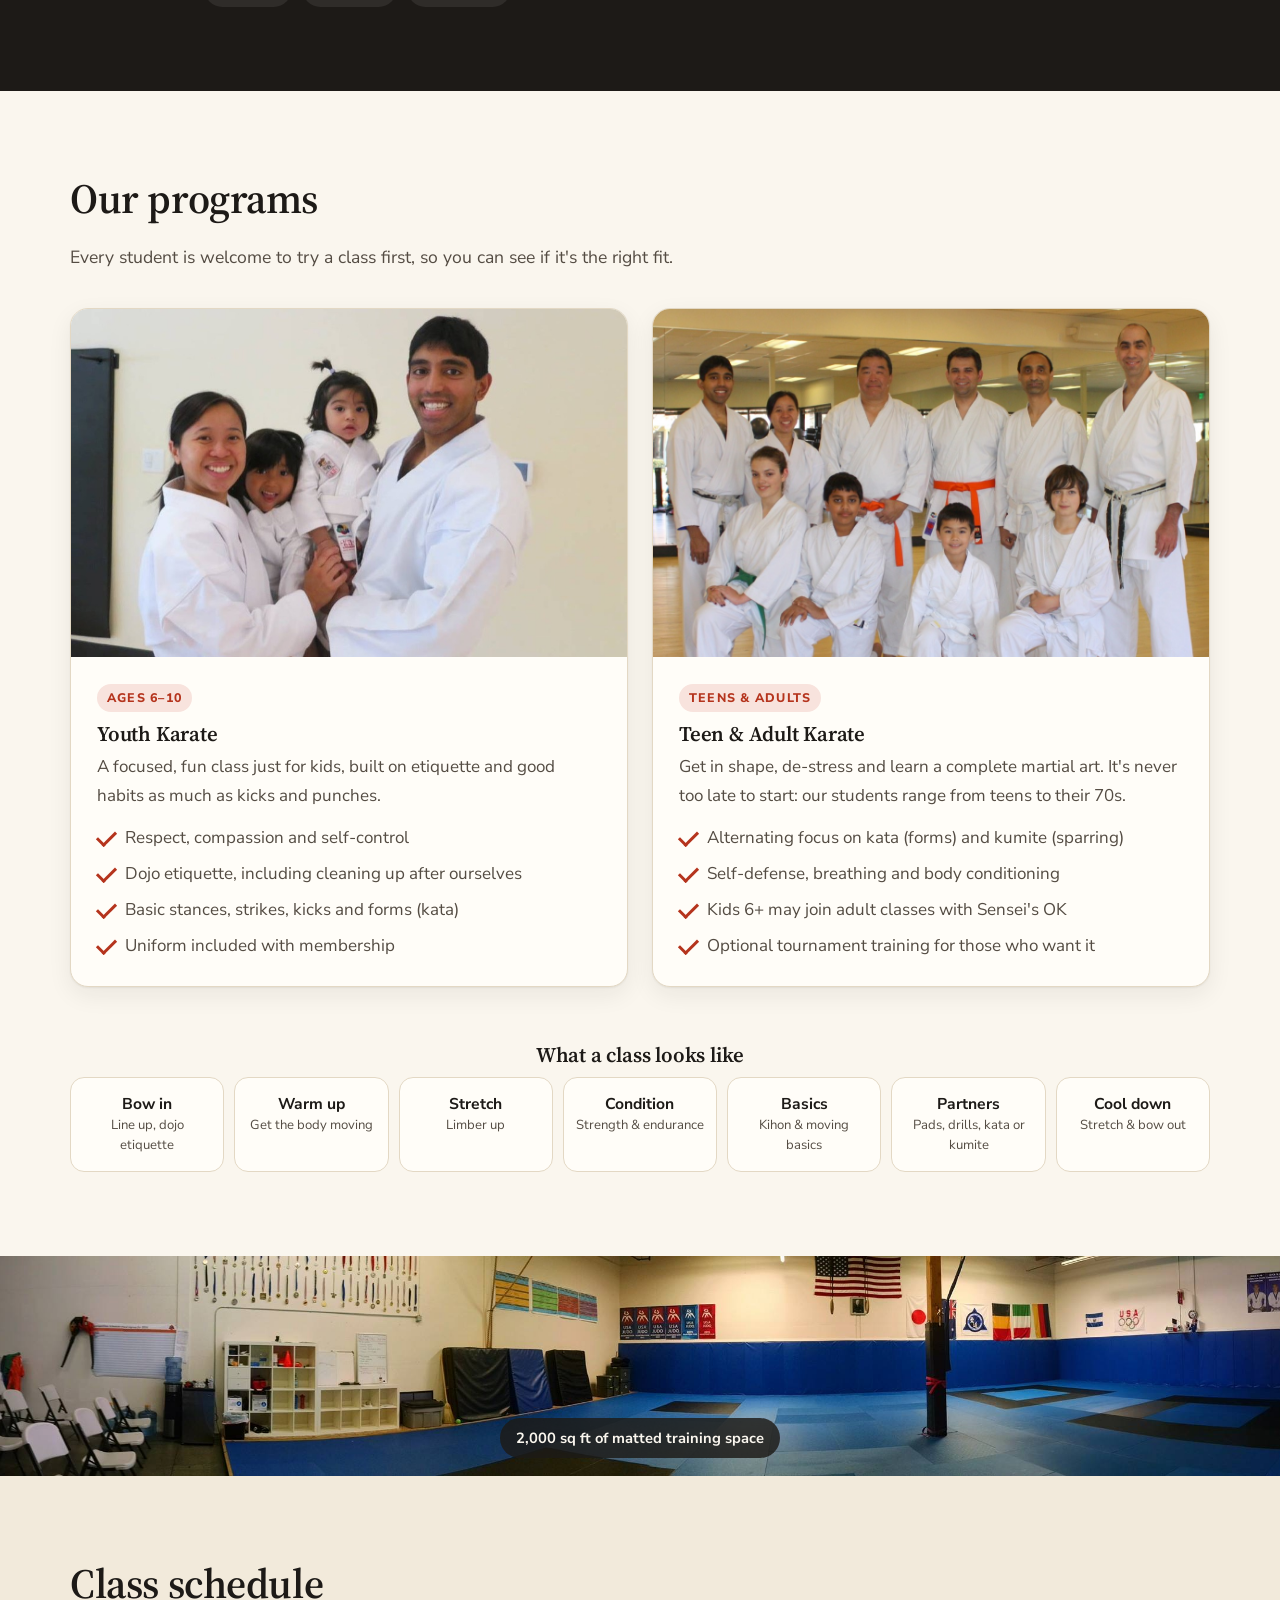
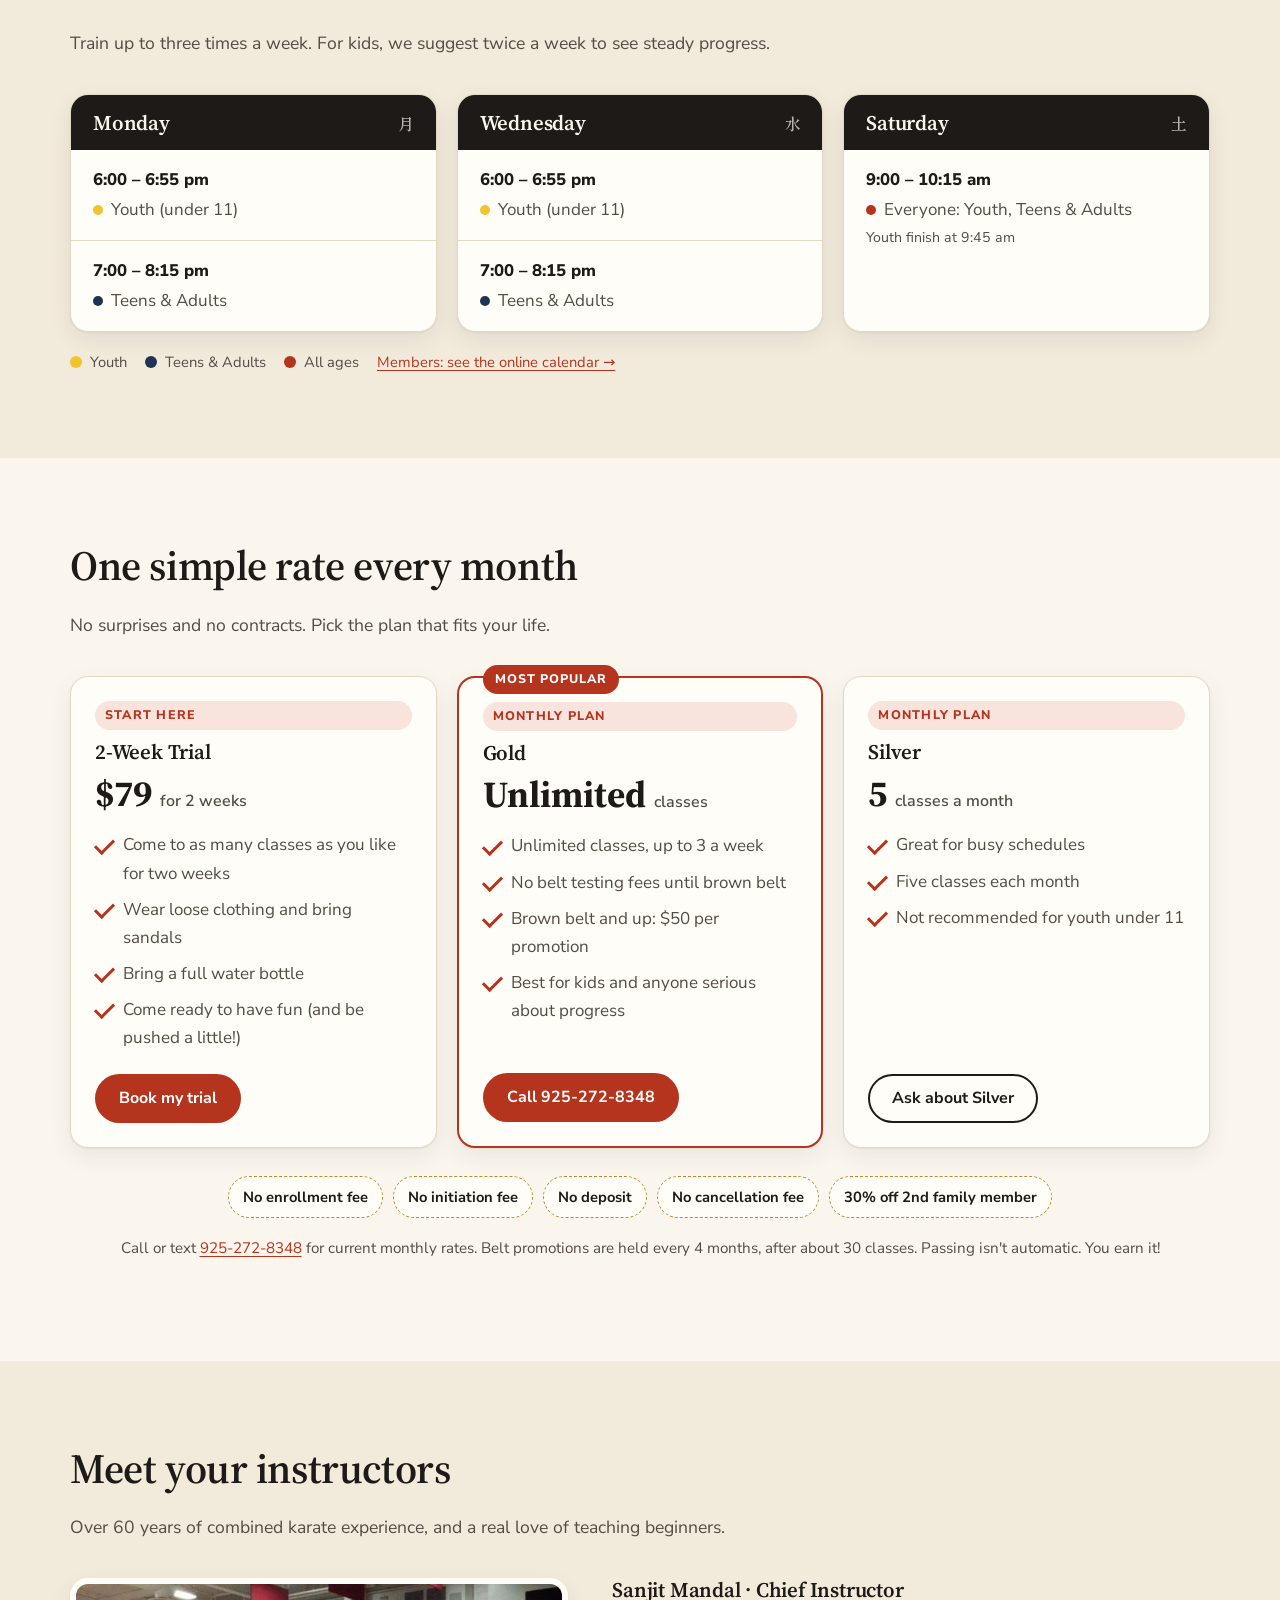
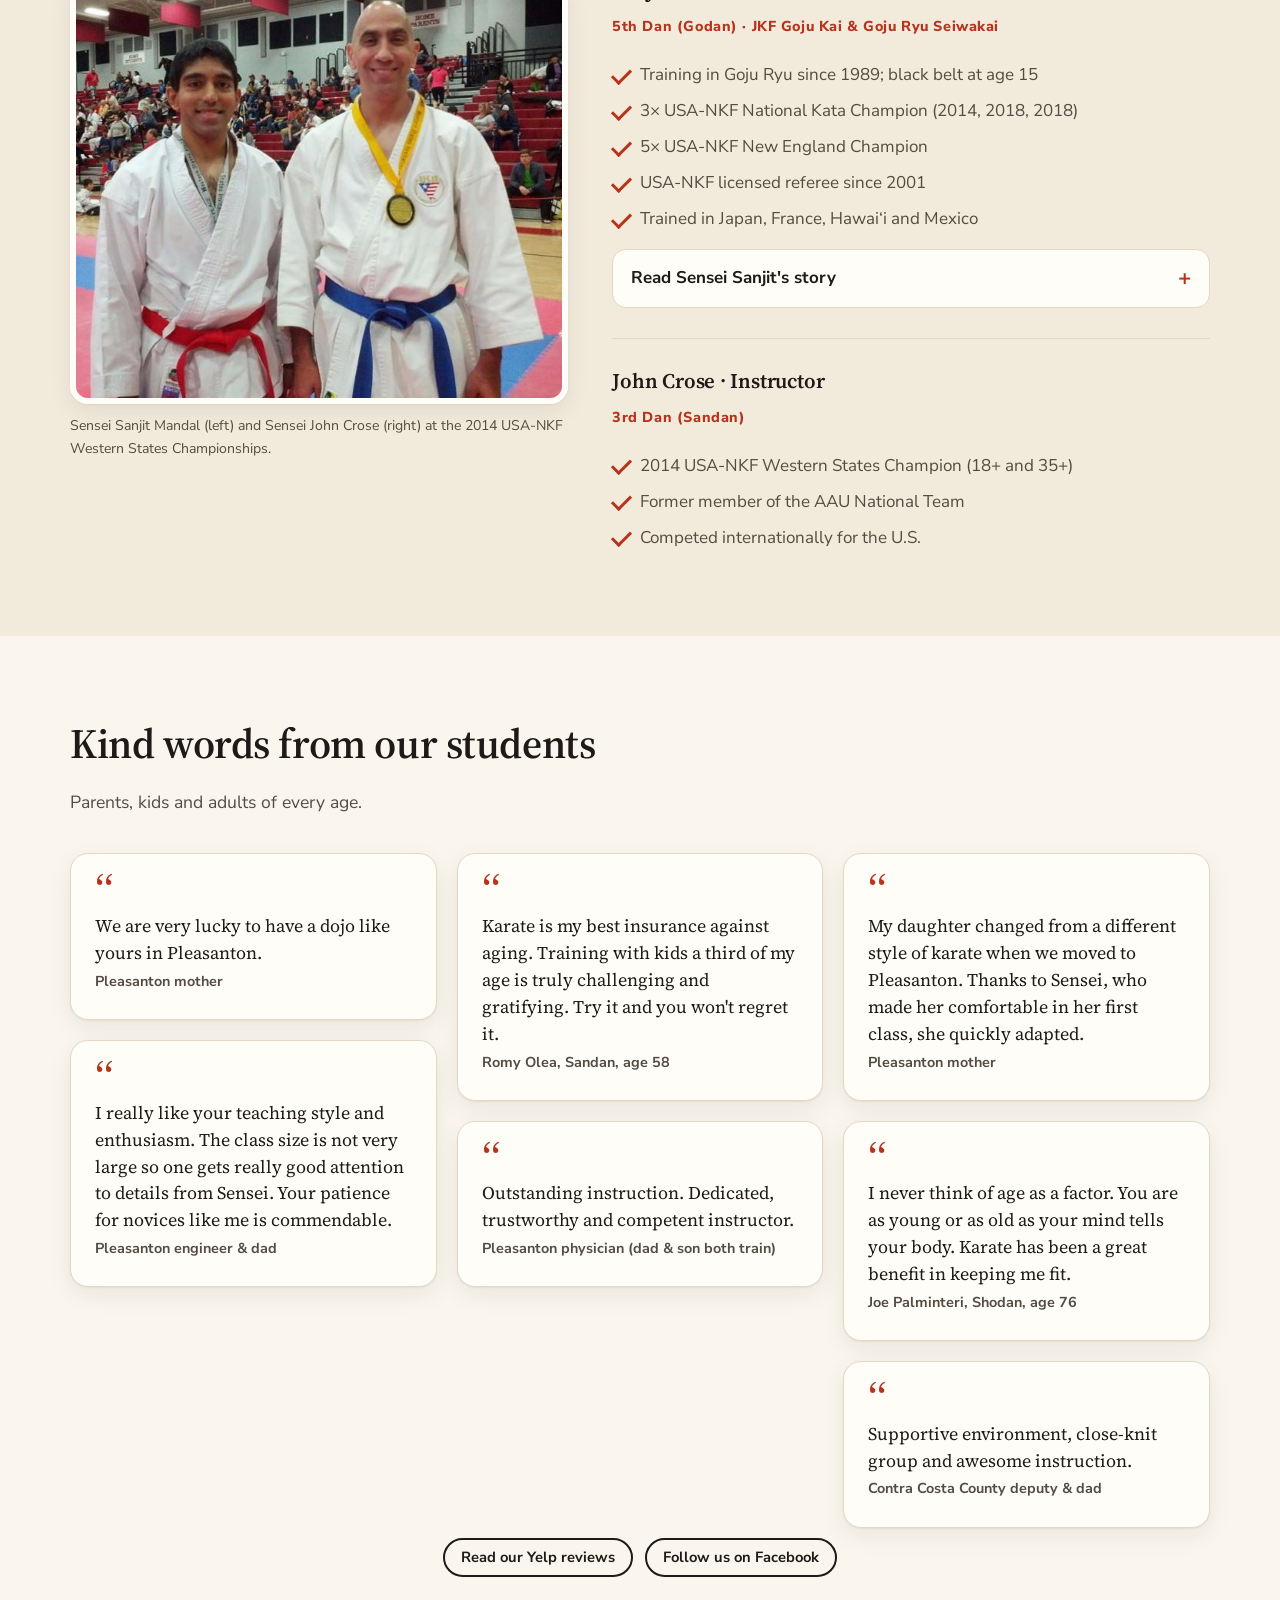
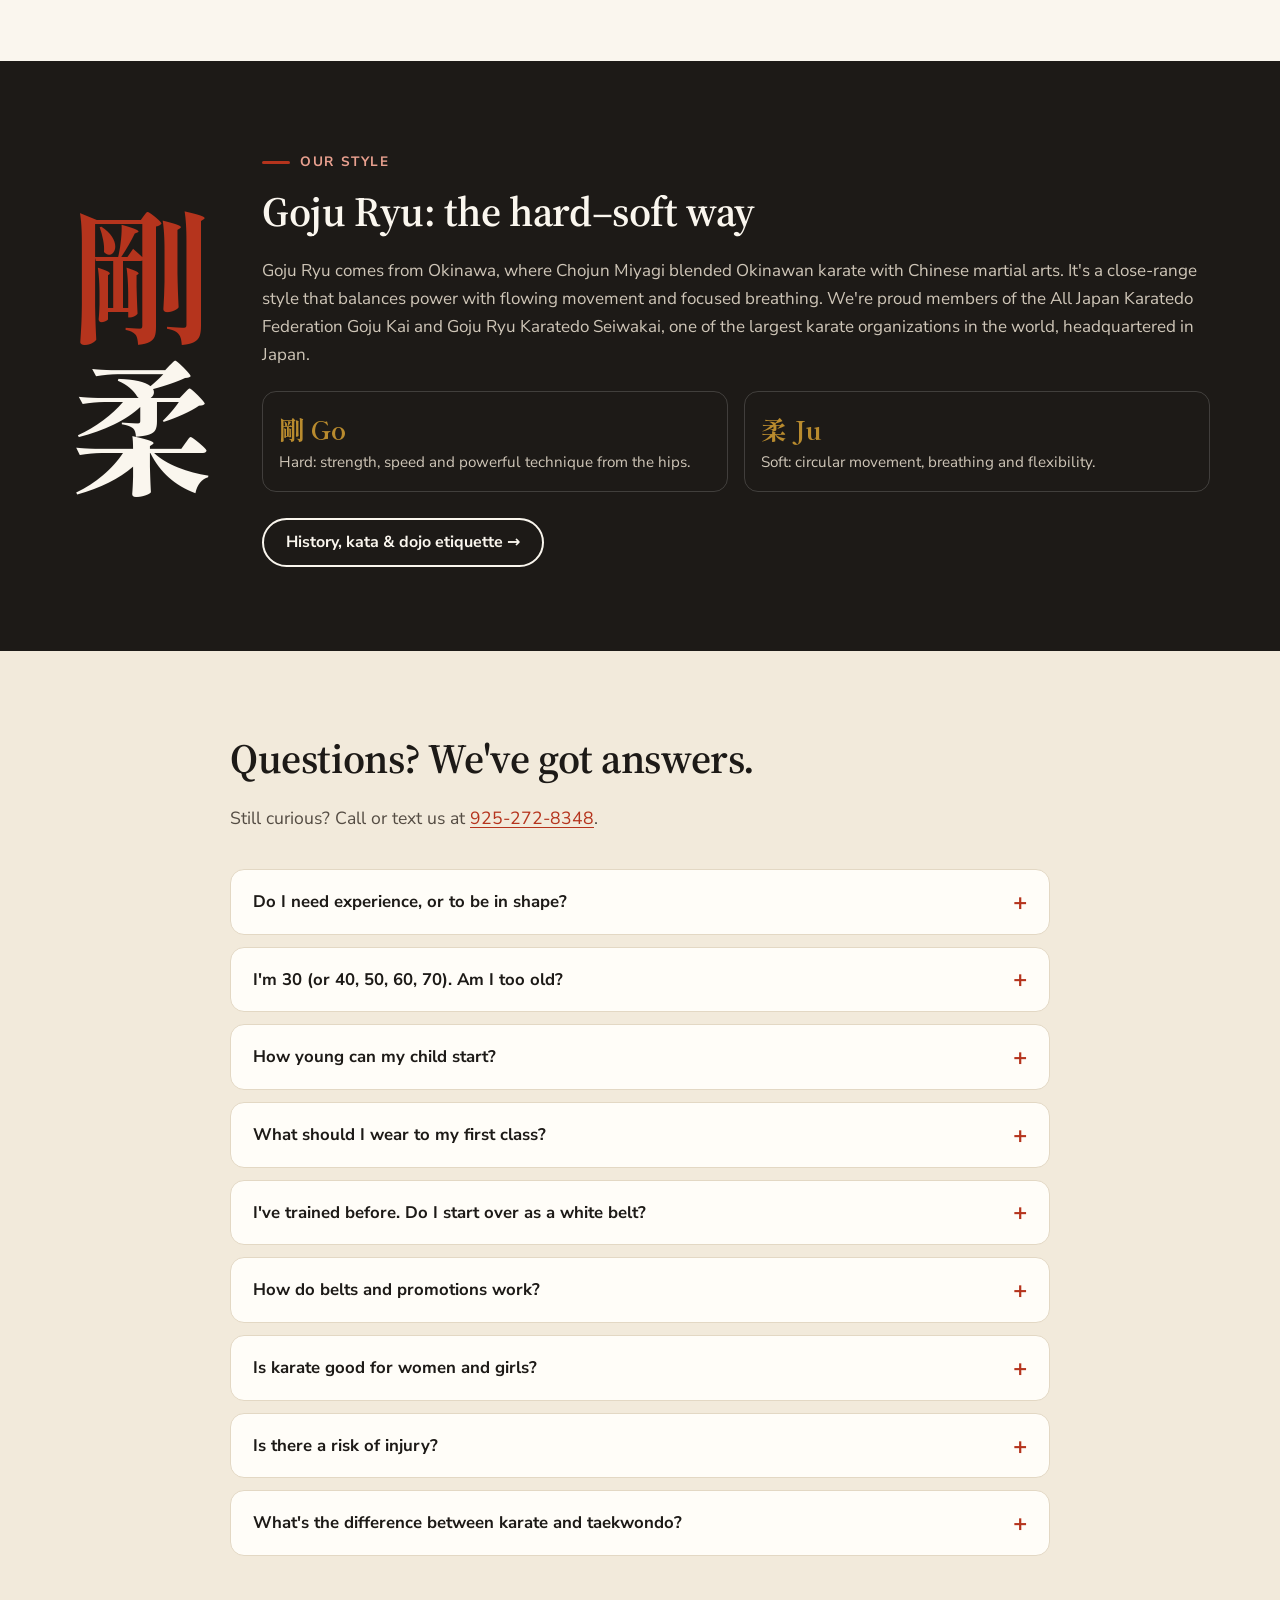
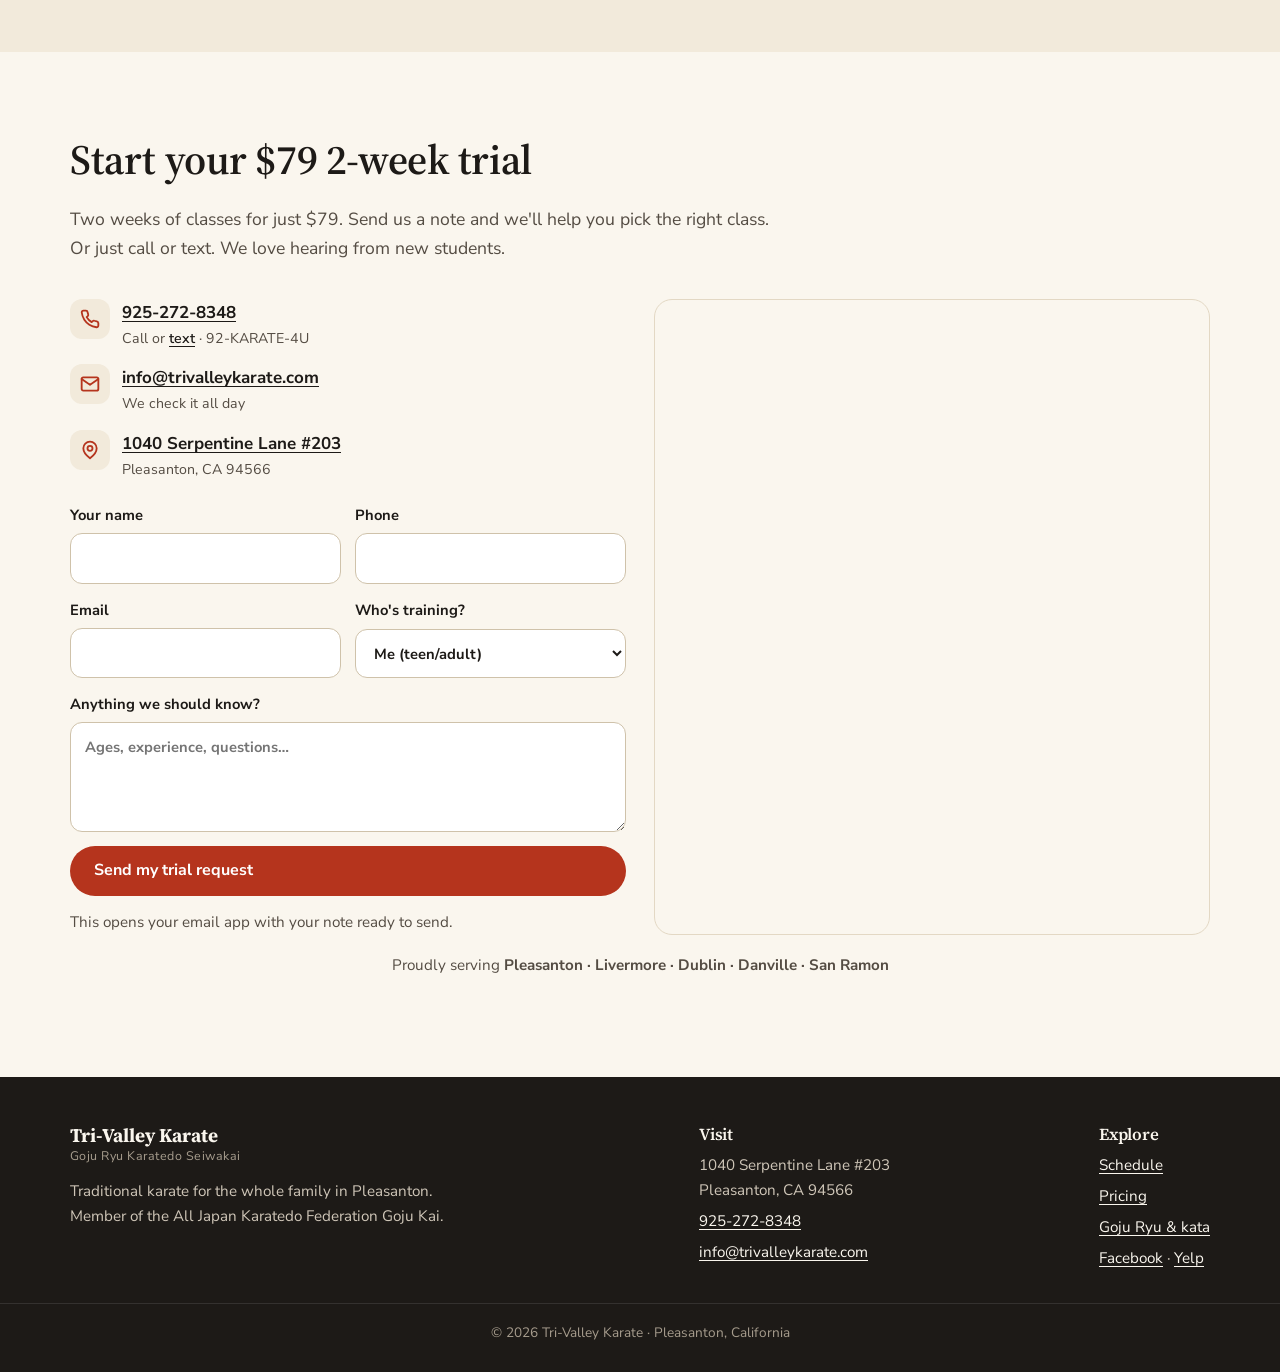
==== commit 9135332f: "Cleaner heading font, drop red kanji on cards and steps, merge first FAQs, balance footer Co-Authore" ====
--- a/index.html
+++ b/index.html
@@ -13,8 +13,8 @@
 <link rel="icon" href="assets/img/icon.svg" type="image/svg+xml">
 <link rel="preconnect" href="https://fonts.googleapis.com">
 <link rel="preconnect" href="https://fonts.gstatic.com" crossorigin>
-<link href="https://fonts.googleapis.com/css2?family=Fraunces:opsz,wght@9..144,500;9..144,600;9..144,700&family=Nunito+Sans:wght@400;600;700;800&family=Shippori+Mincho:wght@700&display=swap" rel="stylesheet">
-<link rel="stylesheet" href="css/styles.css?v=2">
+<link href="https://fonts.googleapis.com/css2?family=Source+Serif+4:opsz,wght@8..60,600;8..60,700&family=Nunito+Sans:wght@400;600;700;800&family=Shippori+Mincho:wght@700&display=swap" rel="stylesheet">
+<link rel="stylesheet" href="css/styles.css?v=3">
 <script type="application/ld+json">
 {
   "@context": "https://schema.org",
@@ -111,22 +111,18 @@
     </div>
     <div class="grid-4">
       <article class="card">
-        <div class="icon" aria-hidden="true">剛</div>
         <h3>Strength &amp; fitness</h3>
         <p>Conditioning, core strength, balance and endurance. A real workout that builds week by week.</p>
       </article>
       <article class="card">
-        <div class="icon" aria-hidden="true">柔</div>
         <h3>Flexibility</h3>
         <p>We stretch in every class, with yoga-style poses, so everyday things like lifting your kids or groceries get easier.</p>
       </article>
       <article class="card">
-        <div class="icon" aria-hidden="true">心</div>
         <h3>Confidence &amp; discipline</h3>
         <p>Respect, self-control and focus, practiced on the mat and carried into school, work and home.</p>
       </article>
       <article class="card">
-        <div class="icon" aria-hidden="true">家</div>
         <h3>Family friendly</h3>
         <p>Small classes, a close-knit group and 30% off for a second family member. Train together.</p>
       </article>
@@ -193,13 +189,13 @@
 
     <h3 style="margin-top:56px" class="center">What a class looks like</h3>
     <ol class="steps">
-      <li><span class="num" aria-hidden="true">一</span><b>Bow in</b><small>Line up, dojo etiquette</small></li>
-      <li><span class="num" aria-hidden="true">二</span><b>Warm up</b><small>Get the body moving</small></li>
-      <li><span class="num" aria-hidden="true">三</span><b>Stretch</b><small>Limber up</small></li>
-      <li><span class="num" aria-hidden="true">四</span><b>Condition</b><small>Strength &amp; endurance</small></li>
-      <li><span class="num" aria-hidden="true">五</span><b>Basics</b><small>Kihon &amp; moving basics</small></li>
-      <li><span class="num" aria-hidden="true">六</span><b>Partners</b><small>Pads, drills, kata or kumite</small></li>
-      <li><span class="num" aria-hidden="true">七</span><b>Cool down</b><small>Stretch &amp; bow out</small></li>
+      <li><b>Bow in</b><small>Line up, dojo etiquette</small></li>
+      <li><b>Warm up</b><small>Get the body moving</small></li>
+      <li><b>Stretch</b><small>Limber up</small></li>
+      <li><b>Condition</b><small>Strength &amp; endurance</small></li>
+      <li><b>Basics</b><small>Kihon &amp; moving basics</small></li>
+      <li><b>Partners</b><small>Pads, drills, kata or kumite</small></li>
+      <li><b>Cool down</b><small>Stretch &amp; bow out</small></li>
     </ol>
   </div>
 </section>
@@ -407,12 +403,8 @@
     </div>
     <div class="faq">
       <details>
-        <summary>Do I need any experience?</summary>
-        <div class="ans"><p>Not at all! Beginners are welcome. Most of our students had never done martial arts before, and if they had, it was years ago.</p></div>
-      </details>
-      <details>
-        <summary>Do I need to be in shape?</summary>
-        <div class="ans"><p>No, we'll get you in shape. Classes start slow so you can learn the basics. Just be ready to work up a sweat.</p></div>
+        <summary>Do I need experience, or to be in shape?</summary>
+        <div class="ans"><p>Not at all! Beginners are welcome. Most of our students had never done martial arts before, and if they had, it was years ago. You don't need to be in shape either. Classes start slow so you can learn the basics, and we'll get you in shape together. Just be ready to work up a sweat.</p></div>
       </details>
       <details>
         <summary>I'm 30 (or 40, 50, 60, 70). Am I too old?</summary>
--- a/css/styles.css
+++ b/css/styles.css
@@ -12,7 +12,7 @@
   --navy: #1f3354;
   --radius: 18px;
   --shadow: 0 1px 2px rgba(29,26,23,.06), 0 8px 24px rgba(29,26,23,.07);
-  --display: "Fraunces", Georgia, serif;
+  --display: "Source Serif 4", Georgia, serif;
   --body: "Nunito Sans", system-ui, -apple-system, sans-serif;
   --jp: "Shippori Mincho", "Hiragino Mincho ProN", "Yu Mincho", serif;
   --belts: linear-gradient(90deg,
@@ -76,7 +76,7 @@
 .hero .wrap { display: grid; grid-template-columns: 1.05fr 1fr; gap: 48px; align-items: center; }
 .eyebrow { display: inline-flex; align-items: center; gap: 10px; font-weight: 700; font-size: .85rem; letter-spacing: .12em; text-transform: uppercase; color: var(--red); margin-bottom: 14px; }
 .eyebrow::before { content: ""; width: 28px; height: 3px; background: var(--red); border-radius: 2px; }
-.hero h1 em { font-style: italic; color: var(--red); }
+.hero h1 em { font-style: normal; color: var(--red); }
 .hero .lead { font-size: 1.2rem; color: var(--ink-soft); max-width: 34em; }
 .actions { display: flex; flex-wrap: wrap; gap: 12px; margin-top: 26px; }
 .hero-art { position: relative; }
@@ -107,7 +107,6 @@
 .grid-2 { display: grid; grid-template-columns: 1fr 1fr; gap: 24px; }
 .grid-3 { display: grid; grid-template-columns: repeat(3, 1fr); gap: 20px; }
 .card { background: var(--card); border: 1px solid var(--line); border-radius: var(--radius); padding: 24px; box-shadow: var(--shadow); }
-.card .icon { width: 48px; height: 48px; border-radius: 14px; display: grid; place-items: center; background: var(--paper-2); color: var(--red); font-family: var(--jp); font-weight: 700; font-size: 1.5rem; margin-bottom: 14px; }
 .card p { color: var(--ink-soft); margin: 0; }
 .card h3 { margin-bottom: .35em; }
 
@@ -133,7 +132,6 @@
 /* Class steps */
 .steps { list-style: none; padding: 0; margin: 0; display: grid; grid-template-columns: repeat(7, 1fr); gap: 10px; counter-reset: s; }
 .steps li { background: var(--card); border: 1px solid var(--line); border-radius: 14px; padding: 16px 12px; text-align: center; font-size: .92rem; line-height: 1.35; position: relative; }
-.steps .num { display: block; font-family: var(--jp); font-weight: 700; font-size: 1.6rem; color: var(--red); margin-bottom: 4px; }
 .steps b { display: block; color: var(--ink); font-size: .98rem; }
 .steps small { color: var(--ink-soft); font-size: .82rem; }
 
@@ -232,13 +230,13 @@
 
 /* Footer */
 .site-footer { background: var(--ink); color: #cfc6b8; padding: 48px 0 28px; font-size: .95rem; }
-.site-footer .wrap { display: grid; grid-template-columns: 1.4fr 1fr 1fr; gap: 32px; }
+.site-footer .wrap { display: grid; grid-template-columns: minmax(0, 420px) auto auto; justify-content: space-between; gap: 32px 56px; }
 .site-footer h3 { color: var(--paper); font-size: 1.05rem; }
 .site-footer a { color: var(--paper); }
 .site-footer ul { list-style: none; padding: 0; margin: 0; display: grid; gap: 6px; }
 .site-footer .brand { color: var(--paper); margin-bottom: 12px; }
 .site-footer .brand .motto { color: #a69c8d; }
-.copyright { border-top: 1px solid rgba(255,255,255,.1); margin-top: 32px; padding-top: 18px; font-size: .85rem; color: #a69c8d; }
+.copyright { border-top: 1px solid rgba(255,255,255,.1); margin-top: 32px; padding-top: 18px; font-size: .85rem; color: #a69c8d; text-align: center; }
 .copyright .wrap { display: block; }
 
 /* Subpage (Goju Ryu) */
